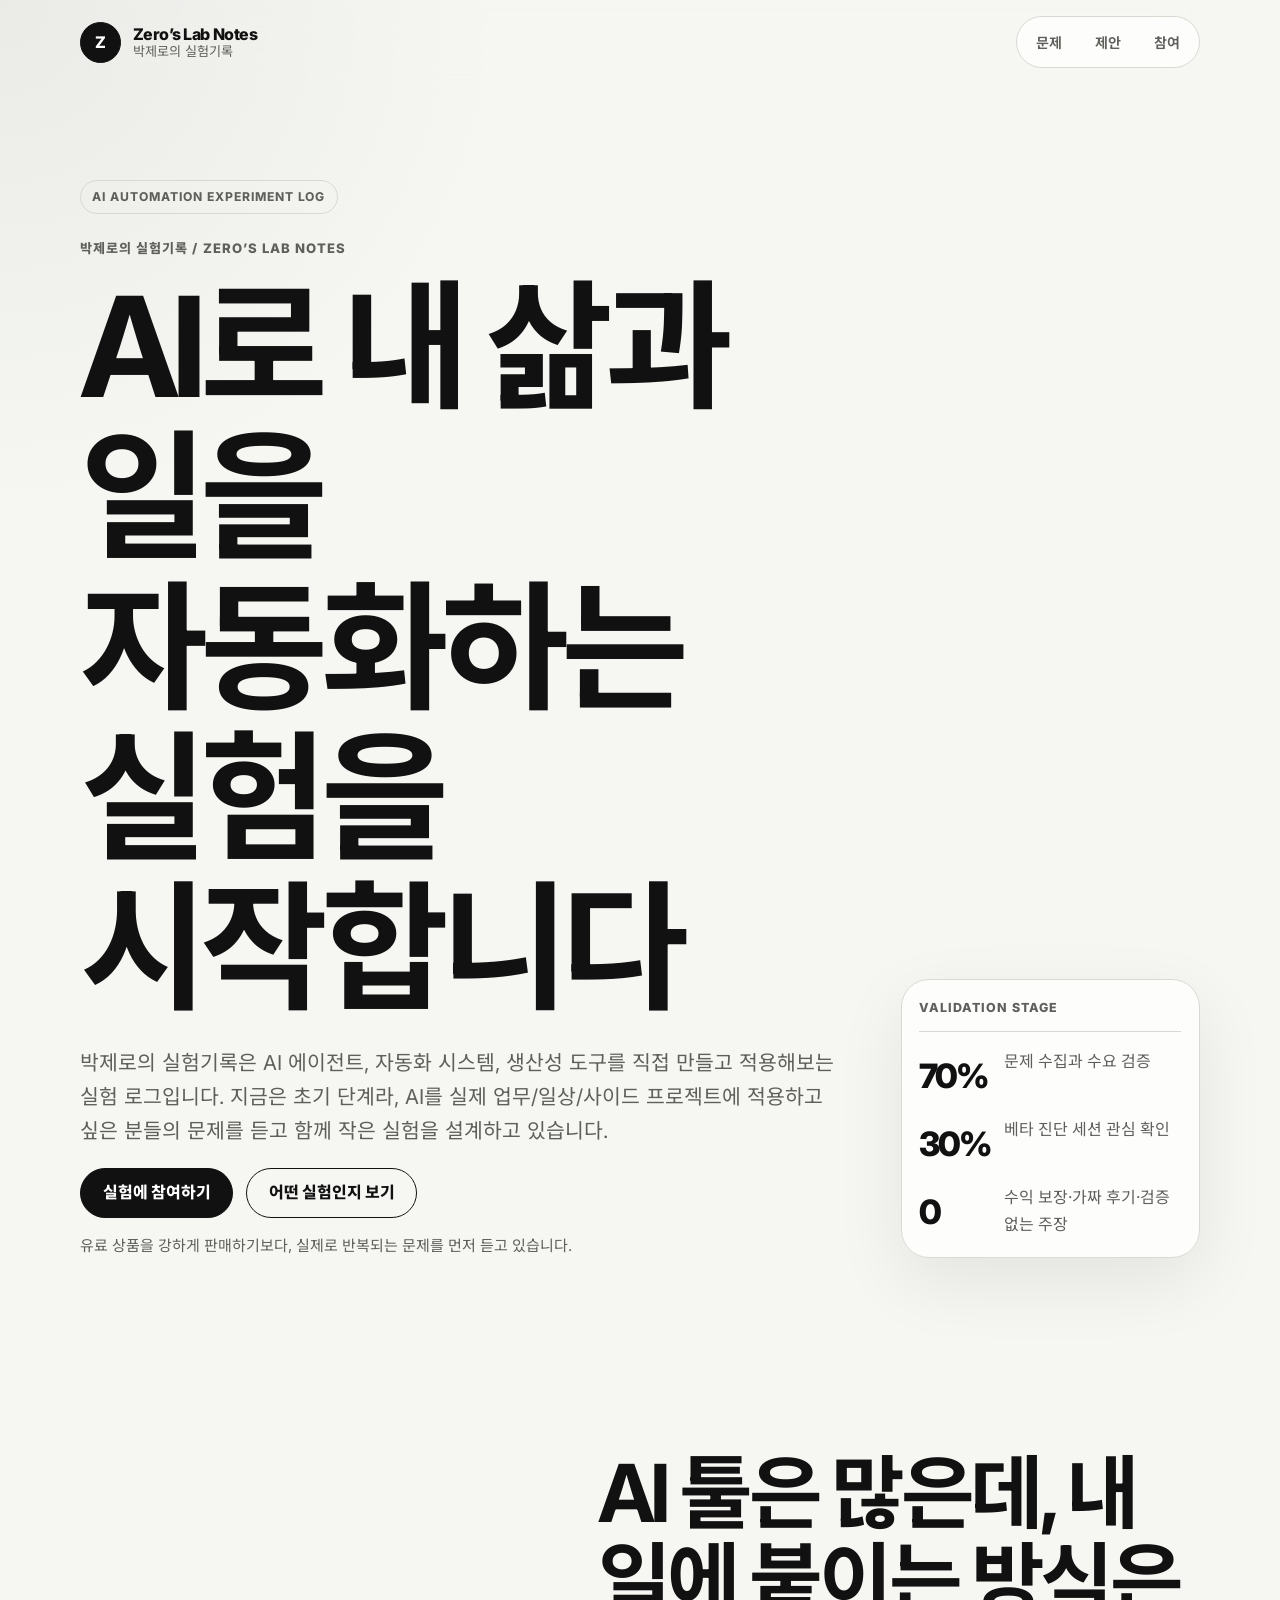
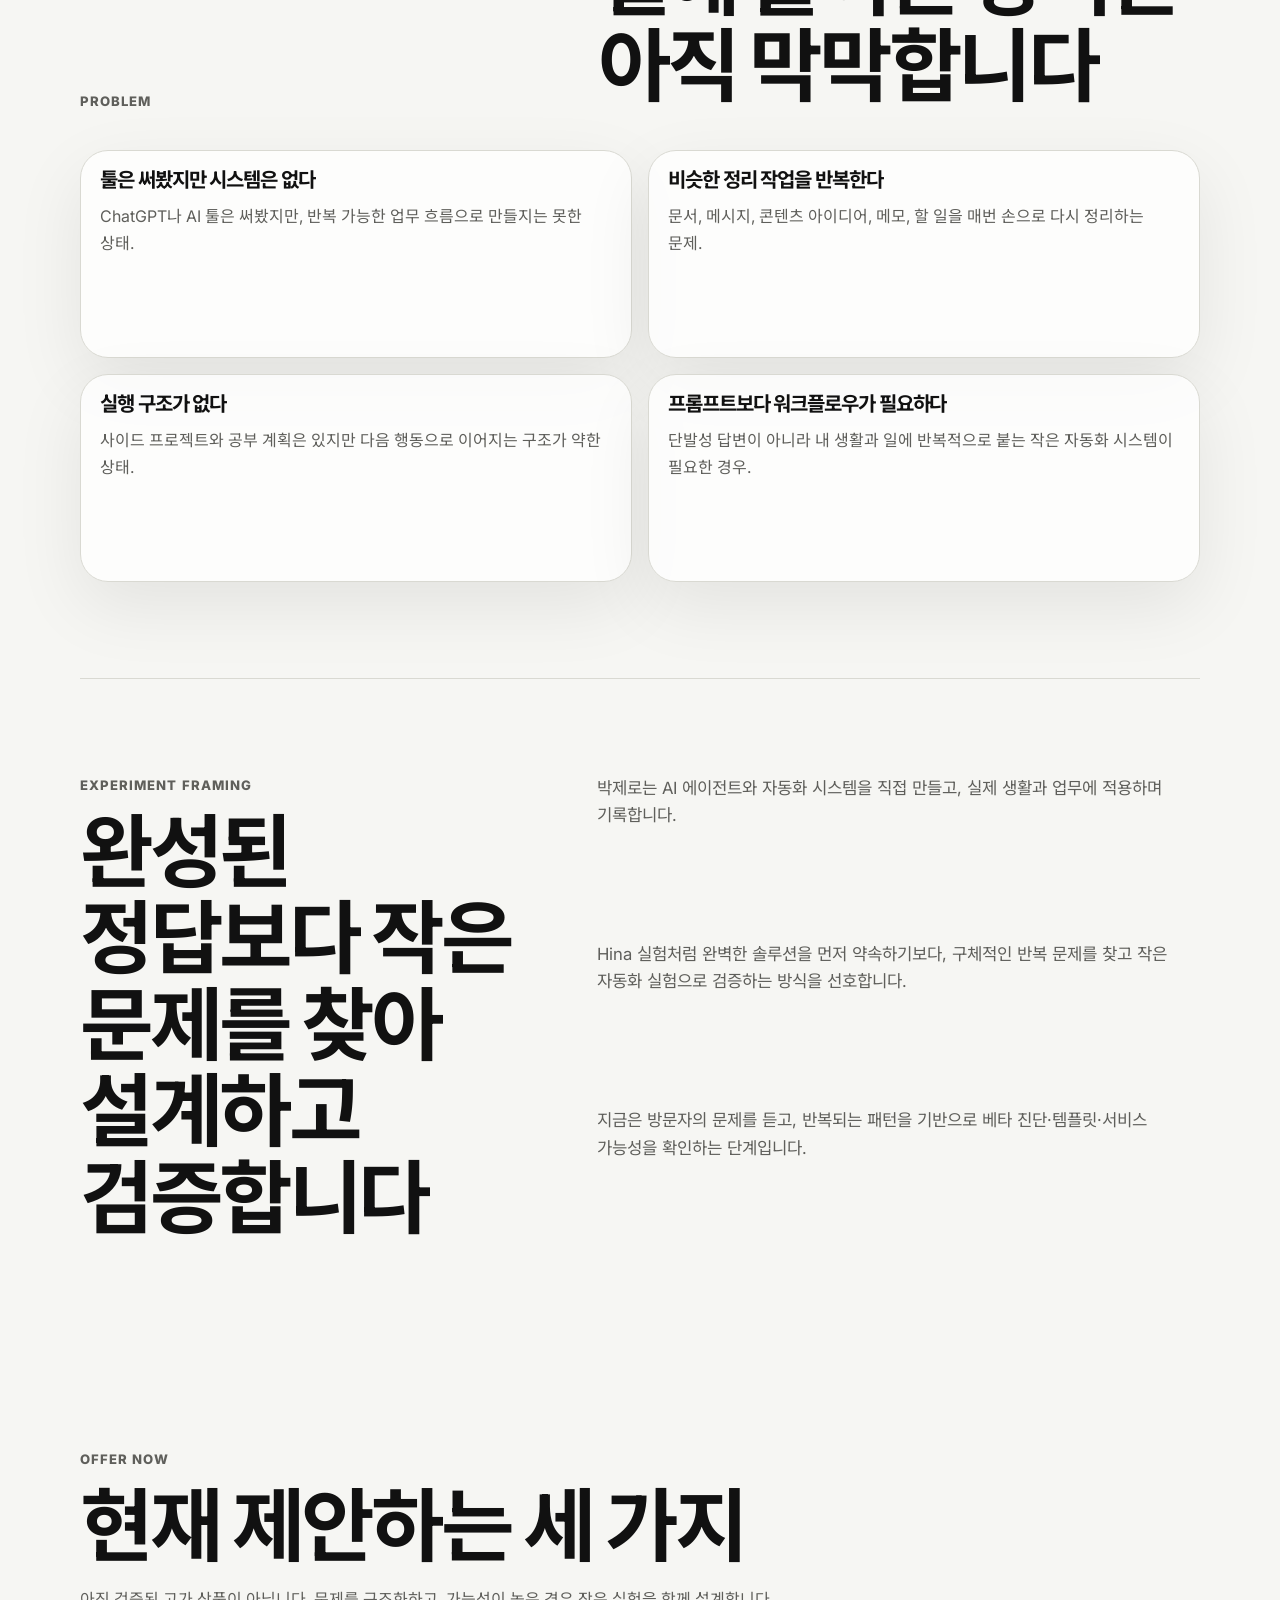
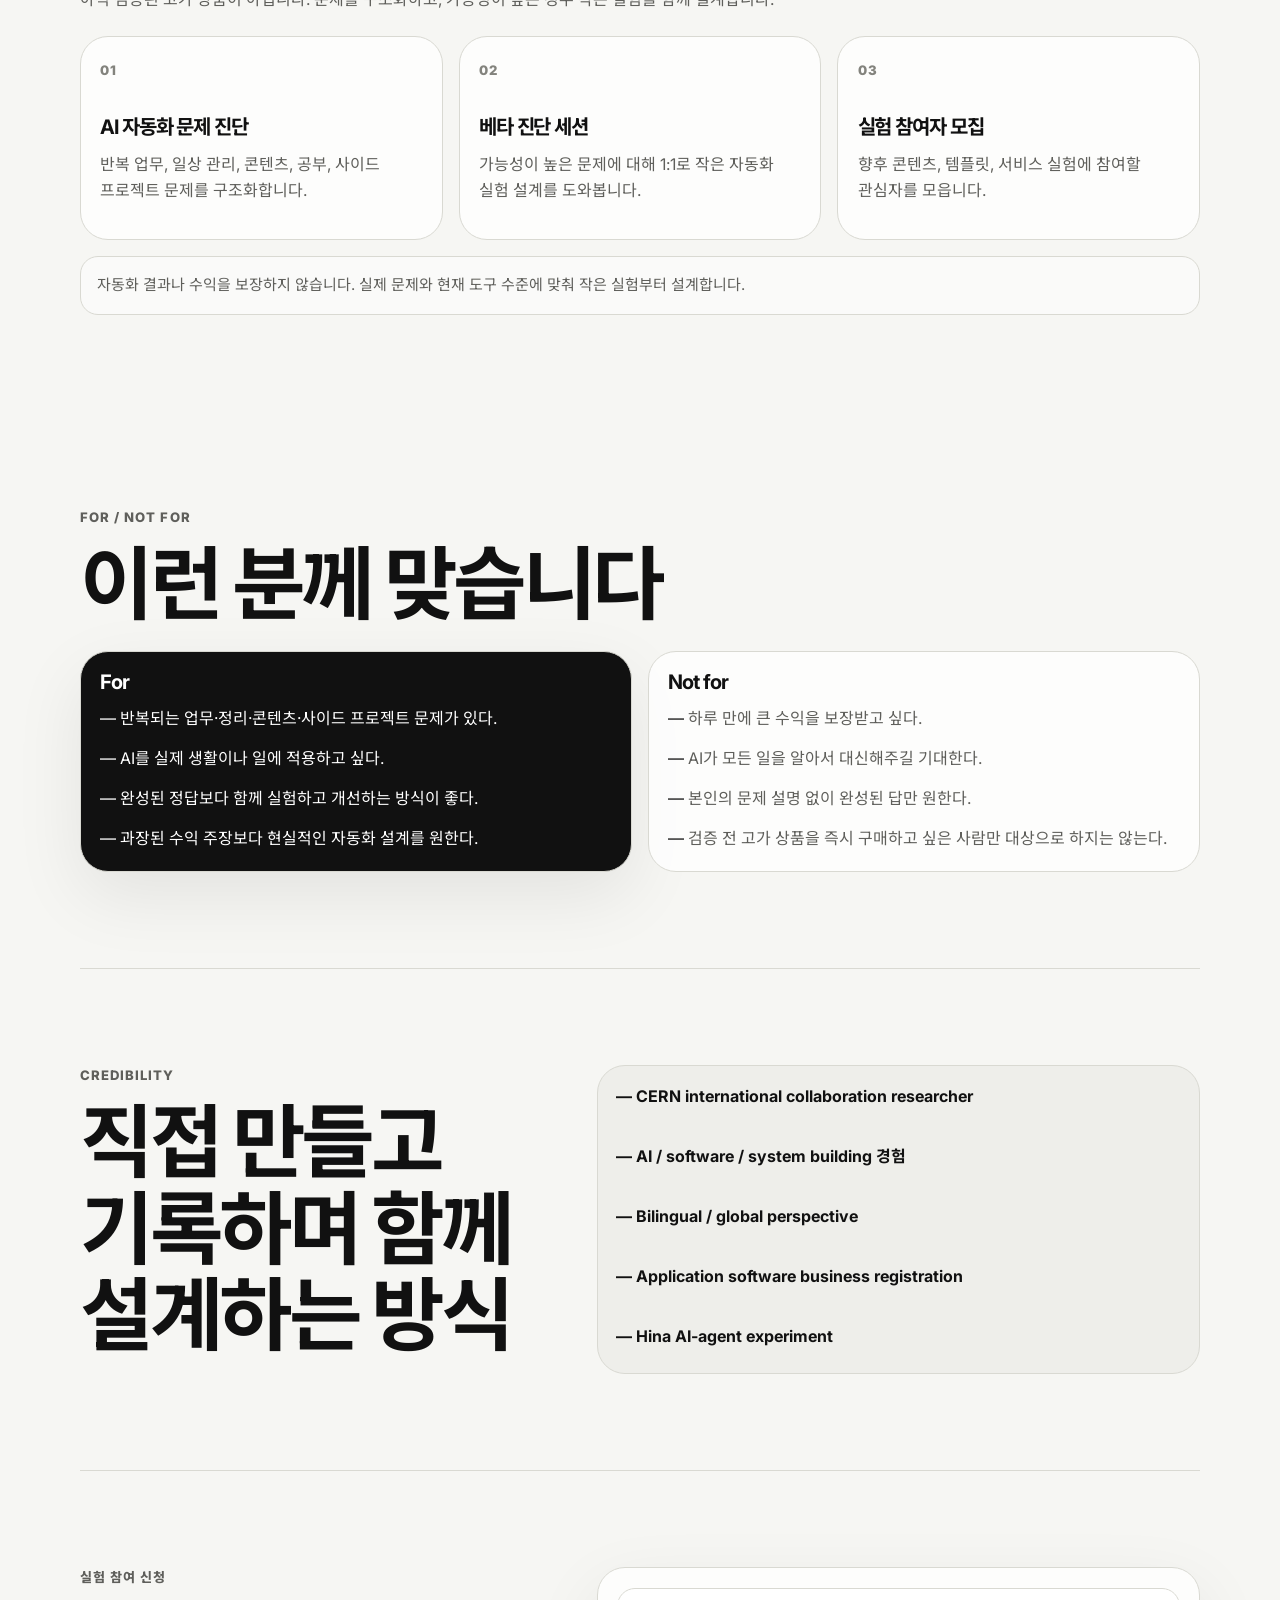
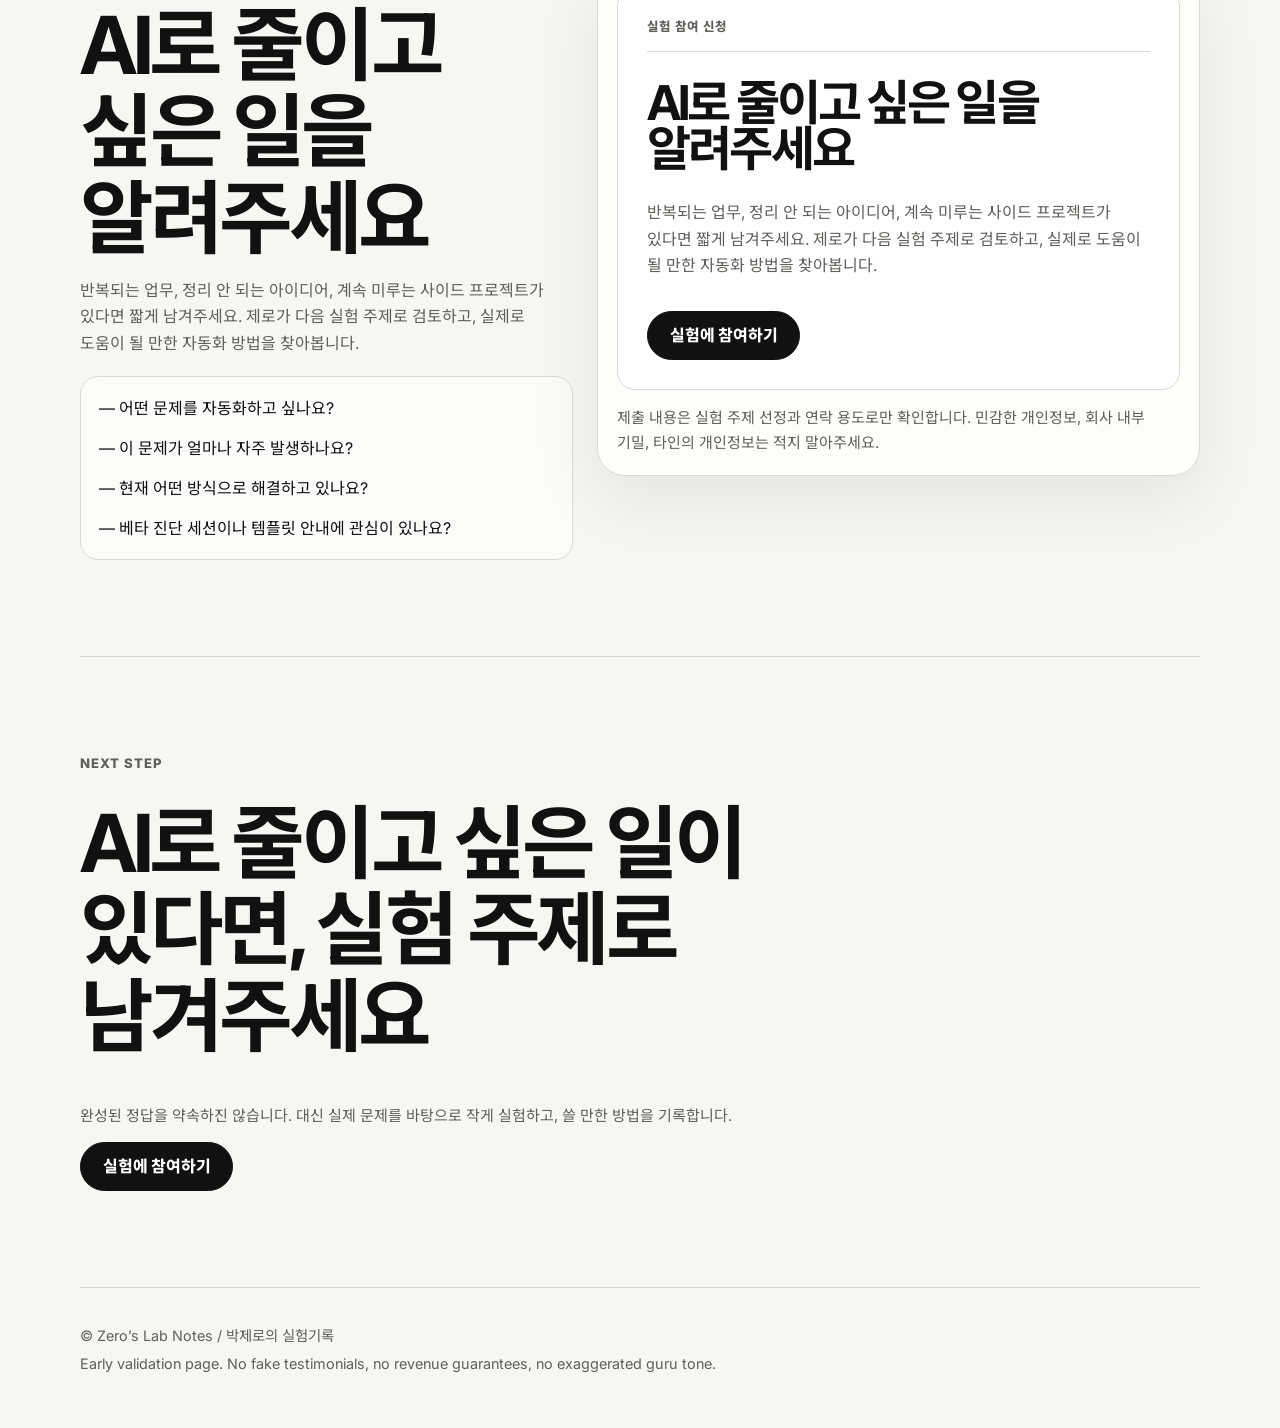
==== site/index.html @ 1f496c83 "fix: smooth landing credibility copy" ====
<!doctype html>
<html lang="ko">
  <head>
    <meta charset="utf-8" />
    <meta name="viewport" content="width=device-width, initial-scale=1" />
    <meta
      name="description"
      content="박제로의 실험기록 / Zero’s Lab Notes — AI로 내 삶과 일을 자동화하는 실험 로그. 자동화 문제를 남기고 베타 실험 수요를 함께 검증합니다."
    />
    <meta name="theme-color" content="#f6f6f3" />
    <meta property="og:title" content="Zero’s Lab Notes / 박제로의 실험기록" />
    <meta
      property="og:description"
      content="AI를 막연한 도구가 아니라, 내 삶과 일에 붙는 자동화 시스템으로 바꾸는 실험을 함께 설계합니다."
    />
    <meta property="og:type" content="website" />
    <title>Zero’s Lab Notes / 박제로의 실험기록</title>
    <link rel="preconnect" href="https://fonts.googleapis.com" />
    <link rel="preconnect" href="https://fonts.gstatic.com" crossorigin />
    <link
      href="https://fonts.googleapis.com/css2?family=Inter:wght@400;500;600;700;800&family=Noto+Sans+KR:wght@400;500;600;700;800&display=swap"
      rel="stylesheet"
    />
    <link rel="stylesheet" href="styles.css" />
    <script async src="https://tally.so/widgets/embed.js"></script>
    <script src="script.js" defer></script>
  </head>
  <body>
    <header class="site-header" aria-label="사이트 헤더">
      <a class="brand" href="#top" aria-label="Zero’s Lab Notes 홈으로 이동">
        <span class="brand-mark" aria-hidden="true">Z</span>
        <span>
          <span class="brand-title">Zero’s Lab Notes</span>
          <span class="brand-subtitle">박제로의 실험기록</span>
        </span>
      </a>
      <nav class="header-nav" aria-label="주요 섹션">
        <a href="#problem">문제</a>
        <a href="#offer">제안</a>
        <a href="#signal-form">참여</a>
      </nav>
    </header>

    <main id="top">
      <section class="hero section" aria-labelledby="hero-title">
        <div class="eyebrow">AI Automation Experiment Log</div>
        <div class="hero-grid">
          <div class="hero-copy">
            <p class="kicker">박제로의 실험기록 / Zero’s Lab Notes</p>
            <h1 id="hero-title">AI로 내 삶과 일을 자동화하는 실험을 시작합니다</h1>
            <p class="hero-lead">
              박제로의 실험기록은 AI 에이전트, 자동화 시스템, 생산성 도구를 직접 만들고 적용해보는 실험 로그입니다. 지금은 초기 단계라, AI를 실제 업무/일상/사이드 프로젝트에 적용하고 싶은 분들의 문제를 듣고 함께 작은 실험을 설계하고 있습니다.
            </p>
            <div class="hero-actions" aria-label="주요 행동">
              <a
                class="button button-primary"
                href="#tally-open=GxYrgL&tally-overlay=1&tally-emoji-text=👋&tally-emoji-animation=wave"
                data-tally-open="GxYrgL"
                data-tally-overlay="1"
                data-tally-emoji-text="👋"
                data-tally-emoji-animation="wave"
                data-analytics-event="cta_click"
                data-analytics-label="hero_primary"
                data-analytics-form-intent="tally_popup_hero"
              >실험에 참여하기</a>
              <a class="button button-secondary" href="#experiment">어떤 실험인지 보기</a>
            </div>
            <p class="support-line">
              유료 상품을 강하게 판매하기보다, 실제로 반복되는 문제를 먼저 듣고 있습니다.
            </p>
          </div>
          <aside class="hero-card" aria-label="랜딩 페이지 목적 요약">
            <div class="card-topline">Validation Stage</div>
            <dl class="signal-list">
              <dt>70%</dt>
              <dd>문제 수집과 수요 검증</dd>
              <dt>30%</dt>
              <dd>베타 진단 세션 관심 확인</dd>
              <dt>0</dt>
              <dd>수익 보장·가짜 후기·검증 없는 주장</dd>
            </dl>
          </aside>
        </div>
      </section>

      <section class="section" id="problem" aria-labelledby="problem-title">
        <div class="section-heading">
          <p class="kicker">Problem</p>
          <h2 id="problem-title">AI 툴은 많은데, 내 일에 붙이는 방식은 아직 막막합니다</h2>
        </div>
        <div class="soft-grid">
          <article class="soft-card">
            <h3>툴은 써봤지만 시스템은 없다</h3>
            <p>ChatGPT나 AI 툴은 써봤지만, 반복 가능한 업무 흐름으로 만들지는 못한 상태.</p>
          </article>
          <article class="soft-card">
            <h3>비슷한 정리 작업을 반복한다</h3>
            <p>문서, 메시지, 콘텐츠 아이디어, 메모, 할 일을 매번 손으로 다시 정리하는 문제.</p>
          </article>
          <article class="soft-card">
            <h3>실행 구조가 없다</h3>
            <p>사이드 프로젝트와 공부 계획은 있지만 다음 행동으로 이어지는 구조가 약한 상태.</p>
          </article>
          <article class="soft-card">
            <h3>프롬프트보다 워크플로우가 필요하다</h3>
            <p>단발성 답변이 아니라 내 생활과 일에 반복적으로 붙는 작은 자동화 시스템이 필요한 경우.</p>
          </article>
        </div>
      </section>

      <section class="section split-section" id="experiment" aria-labelledby="experiment-title">
        <div>
          <p class="kicker">Experiment Framing</p>
          <h2 id="experiment-title">완성된 정답보다 작은 문제를 찾아 설계하고 검증합니다</h2>
        </div>
        <div class="text-stack">
          <p>
            박제로는 AI 에이전트와 자동화 시스템을 직접 만들고, 실제 생활과 업무에 적용하며 기록합니다.
          </p>
          <p>
            Hina 실험처럼 완벽한 솔루션을 먼저 약속하기보다, 구체적인 반복 문제를 찾고 작은 자동화 실험으로 검증하는 방식을 선호합니다.
          </p>
          <p>
            지금은 방문자의 문제를 듣고, 반복되는 패턴을 기반으로 베타 진단·템플릿·서비스 가능성을 확인하는 단계입니다.
          </p>
        </div>
      </section>

      <section class="section" id="offer" aria-labelledby="offer-title">
        <div class="section-heading compact">
          <p class="kicker">Offer Now</p>
          <h2 id="offer-title">현재 제안하는 세 가지</h2>
          <p>아직 검증된 고가 상품이 아닙니다. 문제를 구조화하고, 가능성이 높은 경우 작은 실험을 함께 설계합니다.</p>
        </div>
        <div class="numbered-grid">
          <article>
            <span class="number">01</span>
            <h3>AI 자동화 문제 진단</h3>
            <p>반복 업무, 일상 관리, 콘텐츠, 공부, 사이드 프로젝트 문제를 구조화합니다.</p>
          </article>
          <article>
            <span class="number">02</span>
            <h3>베타 진단 세션</h3>
            <p>가능성이 높은 문제에 대해 1:1로 작은 자동화 실험 설계를 도와봅니다.</p>
          </article>
          <article>
            <span class="number">03</span>
            <h3>실험 참여자 모집</h3>
            <p>향후 콘텐츠, 템플릿, 서비스 실험에 참여할 관심자를 모읍니다.</p>
          </article>
        </div>
        <p class="notice">자동화 결과나 수익을 보장하지 않습니다. 실제 문제와 현재 도구 수준에 맞춰 작은 실험부터 설계합니다.</p>
      </section>

      <section class="section fit-section" aria-labelledby="fit-title">
        <div class="section-heading compact">
          <p class="kicker">For / Not For</p>
          <h2 id="fit-title">이런 분께 맞습니다</h2>
        </div>
        <div class="fit-grid">
          <article class="fit-card positive">
            <h3>For</h3>
            <ul>
              <li>반복되는 업무·정리·콘텐츠·사이드 프로젝트 문제가 있다.</li>
              <li>AI를 실제 생활이나 일에 적용하고 싶다.</li>
              <li>완성된 정답보다 함께 실험하고 개선하는 방식이 좋다.</li>
              <li>과장된 수익 주장보다 현실적인 자동화 설계를 원한다.</li>
            </ul>
          </article>
          <article class="fit-card muted">
            <h3>Not for</h3>
            <ul>
              <li>하루 만에 큰 수익을 보장받고 싶다.</li>
              <li>AI가 모든 일을 알아서 대신해주길 기대한다.</li>
              <li>본인의 문제 설명 없이 완성된 답만 원한다.</li>
              <li>검증 전 고가 상품을 즉시 구매하고 싶은 사람만 대상으로 하지는 않는다.</li>
            </ul>
          </article>
        </div>
      </section>

      <section class="section credibility" aria-labelledby="credibility-title">
        <div>
          <p class="kicker">Credibility</p>
          <h2 id="credibility-title">직접 만들고 기록하며 함께 설계하는 방식</h2>
        </div>
        <ul class="cred-list">
          <li>CERN international collaboration researcher</li>
          <li>AI / software / system building 경험</li>
          <li>Bilingual / global perspective</li>
          <li>Application software business registration</li>
          <li>Hina AI-agent experiment</li>
        </ul>
      </section>

      <section class="section form-section" id="signal-form" aria-labelledby="form-title">
        <div class="form-copy">
          <p class="kicker">실험 참여 신청</p>
          <h2 id="form-title">AI로 줄이고 싶은 일을 알려주세요</h2>
          <p>
            반복되는 업무, 정리 안 되는 아이디어, 계속 미루는 사이드 프로젝트가 있다면 짧게 남겨주세요. 제로가 다음 실험 주제로 검토하고, 실제로 도움이 될 만한 자동화 방법을 찾아봅니다.
          </p>
          <ul class="question-preview" aria-label="추천 질문 미리보기">
            <li>어떤 문제를 자동화하고 싶나요?</li>
            <li>이 문제가 얼마나 자주 발생하나요?</li>
            <li>현재 어떤 방식으로 해결하고 있나요?</li>
            <li>베타 진단 세션이나 템플릿 안내에 관심이 있나요?</li>
          </ul>
        </div>

        <div class="form-card tally-card" data-analytics-form="tally-popup">
          <div class="tally-invite">
            <p class="card-topline">실험 참여 신청</p>
            <h3>AI로 줄이고 싶은 일을 알려주세요</h3>
            <p>
              반복되는 업무, 정리 안 되는 아이디어, 계속 미루는 사이드 프로젝트가 있다면 짧게 남겨주세요. 제로가 다음 실험 주제로 검토하고, 실제로 도움이 될 만한 자동화 방법을 찾아봅니다.
            </p>
            <a
              class="button button-primary"
              href="#tally-open=GxYrgL&tally-overlay=1&tally-emoji-text=👋&tally-emoji-animation=wave"
              data-tally-open="GxYrgL"
              data-tally-overlay="1"
              data-tally-emoji-text="👋"
              data-tally-emoji-animation="wave"
              data-analytics-event="cta_click"
              data-analytics-label="form_card_popup"
              data-analytics-form-intent="tally_popup_form_card"
            >실험에 참여하기</a>
          </div>
          <p class="privacy-note tally-note">
            제출 내용은 실험 주제 선정과 연락 용도로만 확인합니다. 민감한 개인정보, 회사 내부 기밀, 타인의 개인정보는 적지 말아주세요.
          </p>
        </div>
      </section>

      <section class="section final-cta" aria-labelledby="final-cta-title">
        <p class="kicker">Next Step</p>
        <h2 id="final-cta-title">AI로 줄이고 싶은 일이 있다면, 실험 주제로 남겨주세요</h2>
        <p class="support-line">완성된 정답을 약속하진 않습니다. 대신 실제 문제를 바탕으로 작게 실험하고, 쓸 만한 방법을 기록합니다.</p>
        <a
          class="button button-primary"
          href="#tally-open=GxYrgL&tally-overlay=1&tally-emoji-text=👋&tally-emoji-animation=wave"
          data-tally-open="GxYrgL"
          data-tally-overlay="1"
          data-tally-emoji-text="👋"
          data-tally-emoji-animation="wave"
          data-analytics-event="cta_click"
          data-analytics-label="final_cta"
          data-analytics-form-intent="tally_popup_final"
        >실험에 참여하기</a>
      </section>
    </main>

    <footer class="site-footer">
      <p>© Zero’s Lab Notes / 박제로의 실험기록</p>
      <p>Early validation page. No fake testimonials, no revenue guarantees, no exaggerated guru tone.</p>
    </footer>
  </body>
</html>
---- site/styles.css ----
:root {
  color-scheme: light;
  --bg: #f6f6f3;
  --surface: #ffffff;
  --surface-soft: #eeeeea;
  --ink: #111111;
  --muted: #5f5f5b;
  --muted-2: #83837d;
  --line: #d9d9d2;
  --line-strong: #b9b9b0;
  --shadow: 0 24px 70px rgba(17, 17, 17, 0.08);
  --radius-lg: 28px;
  --radius-md: 18px;
  --radius-sm: 12px;
  --max-width: 1120px;
}

* {
  box-sizing: border-box;
}

html {
  scroll-behavior: smooth;
}

body {
  margin: 0;
  background:
    radial-gradient(circle at top left, rgba(17, 17, 17, 0.05), transparent 32rem),
    var(--bg);
  color: var(--ink);
  font-family: "Inter", "Noto Sans KR", system-ui, -apple-system, BlinkMacSystemFont, sans-serif;
  line-height: 1.65;
  word-break: keep-all;
}

a {
  color: inherit;
  text-decoration: none;
}

button,
input,
select,
textarea {
  font: inherit;
}

:focus-visible {
  outline: 3px solid var(--ink);
  outline-offset: 4px;
}

.site-header {
  position: sticky;
  top: 0;
  z-index: 10;
  display: flex;
  align-items: center;
  justify-content: space-between;
  gap: 1rem;
  width: min(100% - 2rem, var(--max-width));
  margin: 0 auto;
  padding: 1rem 0;
  backdrop-filter: blur(18px);
}

.brand {
  display: inline-flex;
  align-items: center;
  gap: 0.75rem;
  min-width: 0;
}

.brand-mark {
  display: grid;
  flex: 0 0 2.55rem;
  width: 2.55rem;
  height: 2.55rem;
  place-items: center;
  border: 1px solid var(--ink);
  border-radius: 50%;
  background: var(--ink);
  color: var(--surface);
  font-weight: 800;
}

.brand-title,
.brand-subtitle {
  display: block;
  line-height: 1.2;
}

.brand-title {
  font-weight: 800;
  letter-spacing: -0.03em;
}

.brand-subtitle {
  color: var(--muted);
  font-size: 0.82rem;
}

.header-nav {
  display: none;
  align-items: center;
  gap: 0.35rem;
  padding: 0.35rem;
  border: 1px solid var(--line);
  border-radius: 999px;
  background: rgba(255, 255, 255, 0.72);
}

.header-nav a {
  padding: 0.5rem 0.85rem;
  border-radius: 999px;
  color: var(--muted);
  font-size: 0.88rem;
  font-weight: 650;
}

.header-nav a:hover {
  background: var(--surface-soft);
  color: var(--ink);
}

.section {
  width: min(100% - 2rem, var(--max-width));
  margin: 0 auto;
  padding: 4.5rem 0;
}

.hero {
  min-height: calc(100svh - 5rem);
  display: flex;
  flex-direction: column;
  justify-content: center;
  padding-top: 3rem;
}

.eyebrow {
  width: fit-content;
  margin-bottom: 1.5rem;
  padding: 0.35rem 0.7rem;
  border: 1px solid var(--line);
  border-radius: 999px;
  color: var(--muted);
  font-size: 0.76rem;
  font-weight: 750;
  letter-spacing: 0.08em;
  text-transform: uppercase;
}

.hero-grid {
  display: grid;
  gap: 2rem;
  align-items: end;
}

.kicker {
  margin: 0 0 0.8rem;
  color: var(--muted);
  font-size: 0.82rem;
  font-weight: 800;
  letter-spacing: 0.08em;
  text-transform: uppercase;
}

h1,
h2,
h3,
p {
  margin-top: 0;
}

h1,
h2,
h3 {
  line-height: 1.08;
  letter-spacing: -0.055em;
}

h1 {
  max-width: 13ch;
  margin-bottom: 1.4rem;
  font-size: clamp(3.4rem, 14vw, 8.7rem);
}

h2 {
  margin-bottom: 1rem;
  font-size: clamp(2.2rem, 7vw, 5rem);
}

h3 {
  margin-bottom: 0.75rem;
  font-size: 1.25rem;
}

.hero-lead {
  max-width: 49rem;
  color: var(--muted);
  font-size: clamp(1.04rem, 2.5vw, 1.28rem);
}

.hero-actions,
.final-cta {
  display: flex;
  flex-wrap: wrap;
  gap: 0.8rem;
  align-items: center;
}

.button {
  display: inline-flex;
  min-height: 3.1rem;
  align-items: center;
  justify-content: center;
  border: 1px solid var(--ink);
  border-radius: 999px;
  padding: 0.85rem 1.15rem;
  font-weight: 800;
  line-height: 1.2;
  transition: transform 160ms ease, background 160ms ease, color 160ms ease, border-color 160ms ease;
}

.button:hover {
  transform: translateY(-2px);
}

.button-primary {
  background: var(--ink);
  color: var(--surface);
}

.button-secondary {
  background: transparent;
  color: var(--ink);
}

.button-full {
  width: 100%;
}

.support-line,
.notice,
.privacy-note,
.submit-note {
  color: var(--muted);
  font-size: 0.94rem;
}

.support-line {
  margin: 1rem 0 0;
}

.hero-card,
.soft-card,
.numbered-grid article,
.fit-card,
.form-card {
  border: 1px solid var(--line);
  border-radius: var(--radius-lg);
  background: rgba(255, 255, 255, 0.78);
  box-shadow: var(--shadow);
}

.hero-card {
  padding: 1.1rem;
}

.card-topline {
  padding-bottom: 0.8rem;
  border-bottom: 1px solid var(--line);
  color: var(--muted);
  font-size: 0.78rem;
  font-weight: 800;
  letter-spacing: 0.08em;
  text-transform: uppercase;
}

.signal-list {
  display: grid;
  grid-template-columns: 4.5rem 1fr;
  gap: 0.8rem;
  margin: 1rem 0 0;
}

.signal-list dt {
  font-size: 2.1rem;
  font-weight: 850;
  letter-spacing: -0.06em;
}

.signal-list dd {
  margin: 0;
  color: var(--muted);
}

.section-heading {
  display: grid;
  gap: 0.35rem;
  margin-bottom: 1.5rem;
}

.section-heading p,
.text-stack p,
.numbered-grid p,
.soft-card p,
.fit-card li,
.form-copy p,
.final-cta h2,
.site-footer {
  color: var(--muted);
}

.compact {
  max-width: 45rem;
}

.soft-grid,
.numbered-grid,
.fit-grid {
  display: grid;
  gap: 1rem;
}

.soft-card,
.numbered-grid article,
.fit-card,
.form-card {
  padding: 1.2rem;
}

.soft-card {
  min-height: 13rem;
}

.split-section,
.credibility,
.form-section {
  display: grid;
  gap: 1.5rem;
  border-top: 1px solid var(--line);
}

.text-stack {
  display: grid;
  gap: 1rem;
  max-width: 42rem;
}

.text-stack p {
  margin-bottom: 0;
  font-size: 1.05rem;
}

.numbered-grid article {
  box-shadow: none;
}

.number {
  display: inline-flex;
  margin-bottom: 2.2rem;
  color: var(--muted-2);
  font-size: 0.82rem;
  font-weight: 850;
  letter-spacing: 0.08em;
}

.notice {
  margin: 1rem 0 0;
  padding: 1rem;
  border: 1px solid var(--line);
  border-radius: var(--radius-md);
  background: rgba(255, 255, 255, 0.52);
}

.fit-card ul,
.cred-list,
.question-preview {
  margin: 0;
  padding: 0;
  list-style: none;
}

.fit-card li,
.cred-list li,
.question-preview li {
  position: relative;
  padding-left: 1.25rem;
}

.fit-card li + li,
.cred-list li + li,
.question-preview li + li {
  margin-top: 0.85rem;
}

.fit-card li::before,
.cred-list li::before,
.question-preview li::before {
  position: absolute;
  left: 0;
  content: "—";
  color: var(--ink);
}

.fit-card.positive {
  background: var(--ink);
  color: var(--surface);
}

.fit-card.positive li,
.fit-card.positive h3 {
  color: var(--surface);
}

.fit-card.positive li::before {
  color: var(--surface);
}

.fit-card.muted {
  box-shadow: none;
}

.cred-list {
  display: grid;
  gap: 0.85rem;
  padding: 1.1rem;
  border: 1px solid var(--line);
  border-radius: var(--radius-lg);
  background: var(--surface-soft);
  font-weight: 700;
}

.form-section {
  align-items: start;
}

.form-copy {
  max-width: 42rem;
}

.question-preview {
  margin-top: 1.25rem;
  padding: 1.1rem;
  border: 1px solid var(--line);
  border-radius: var(--radius-md);
  background: rgba(255, 255, 255, 0.58);
}

.tally-card {
  overflow: hidden;
}

.tally-invite {
  display: grid;
  gap: 1rem;
  min-height: 18rem;
  align-content: center;
  padding: clamp(1rem, 3vw, 1.8rem);
  border: 1px solid var(--line);
  border-radius: var(--radius-md);
  background: var(--surface);
}

.tally-invite h3 {
  max-width: 18ch;
  font-size: clamp(1.8rem, 5vw, 3rem);
  letter-spacing: -0.06em;
  line-height: 0.95;
}

.tally-invite p:not(.card-topline) {
  max-width: 34rem;
  color: var(--muted);
}

.tally-invite .button {
  width: fit-content;
}

.tally-note {
  margin: 1rem 0 0;
}

.form-row {
  display: grid;
  gap: 0.45rem;
}

label,
legend {
  color: var(--ink);
  font-weight: 760;
}

input,
select,
textarea {
  width: 100%;
  border: 1px solid var(--line-strong);
  border-radius: var(--radius-sm);
  background: var(--surface);
  color: var(--ink);
  padding: 0.85rem 0.9rem;
}

textarea {
  resize: vertical;
}

.checkbox-group {
  margin: 0;
  border: 1px solid var(--line);
  border-radius: var(--radius-md);
  padding: 1rem;
}

.checkbox-group label {
  display: flex;
  align-items: flex-start;
  gap: 0.55rem;
  color: var(--muted);
  font-weight: 600;
}

.checkbox-group input {
  width: auto;
  margin-top: 0.32rem;
  accent-color: var(--ink);
}

.final-cta {
  flex-direction: column;
  align-items: flex-start;
  border-top: 1px solid var(--line);
}

.final-cta h2 {
  max-width: 17ch;
  color: var(--ink);
}

.thanks-page main {
  min-height: calc(100svh - 9rem);
  display: grid;
  align-items: center;
}

.thanks-card {
  max-width: 52rem;
  margin: 0 auto;
  padding: clamp(1.4rem, 4vw, 2.4rem);
  border: 1px solid var(--line);
  border-radius: var(--radius-lg);
  background: rgba(255, 255, 255, 0.78);
  box-shadow: var(--shadow);
}

.thanks-card h1 {
  max-width: 11ch;
  margin-bottom: 1.2rem;
  font-size: clamp(3rem, 11vw, 6.7rem);
}

.thanks-copy {
  display: grid;
  gap: 0.9rem;
  margin-bottom: 1.5rem;
  color: var(--muted);
  font-size: 1.05rem;
}

.thanks-copy p {
  margin: 0;
}

.site-footer {
  width: min(100% - 2rem, var(--max-width));
  margin: 0 auto;
  padding: 2rem 0 3rem;
  border-top: 1px solid var(--line);
  font-size: 0.9rem;
}

.site-footer p {
  margin: 0.25rem 0;
}

@media (min-width: 720px) {
  .header-nav {
    display: inline-flex;
  }

  .button {
    padding-inline: 1.35rem;
  }

  .soft-grid,
  .fit-grid {
    grid-template-columns: repeat(2, minmax(0, 1fr));
  }

  .numbered-grid {
    grid-template-columns: repeat(3, minmax(0, 1fr));
  }
}

@media (min-width: 960px) {
  .section {
    padding: 6rem 0;
  }

  .hero-grid {
    grid-template-columns: minmax(0, 1.45fr) minmax(18rem, 0.55fr);
  }

  .split-section,
  .credibility,
  .form-section {
    grid-template-columns: minmax(0, 0.9fr) minmax(0, 1.1fr);
  }

  .section-heading {
    grid-template-columns: minmax(0, 0.85fr) minmax(0, 1fr);
    align-items: end;
  }

  .section-heading.compact {
    display: block;
  }
}

@media (prefers-reduced-motion: reduce) {
  html {
    scroll-behavior: auto;
  }

  .button {
    transition: none;
  }

  .button:hover {
    transform: none;
  }
}
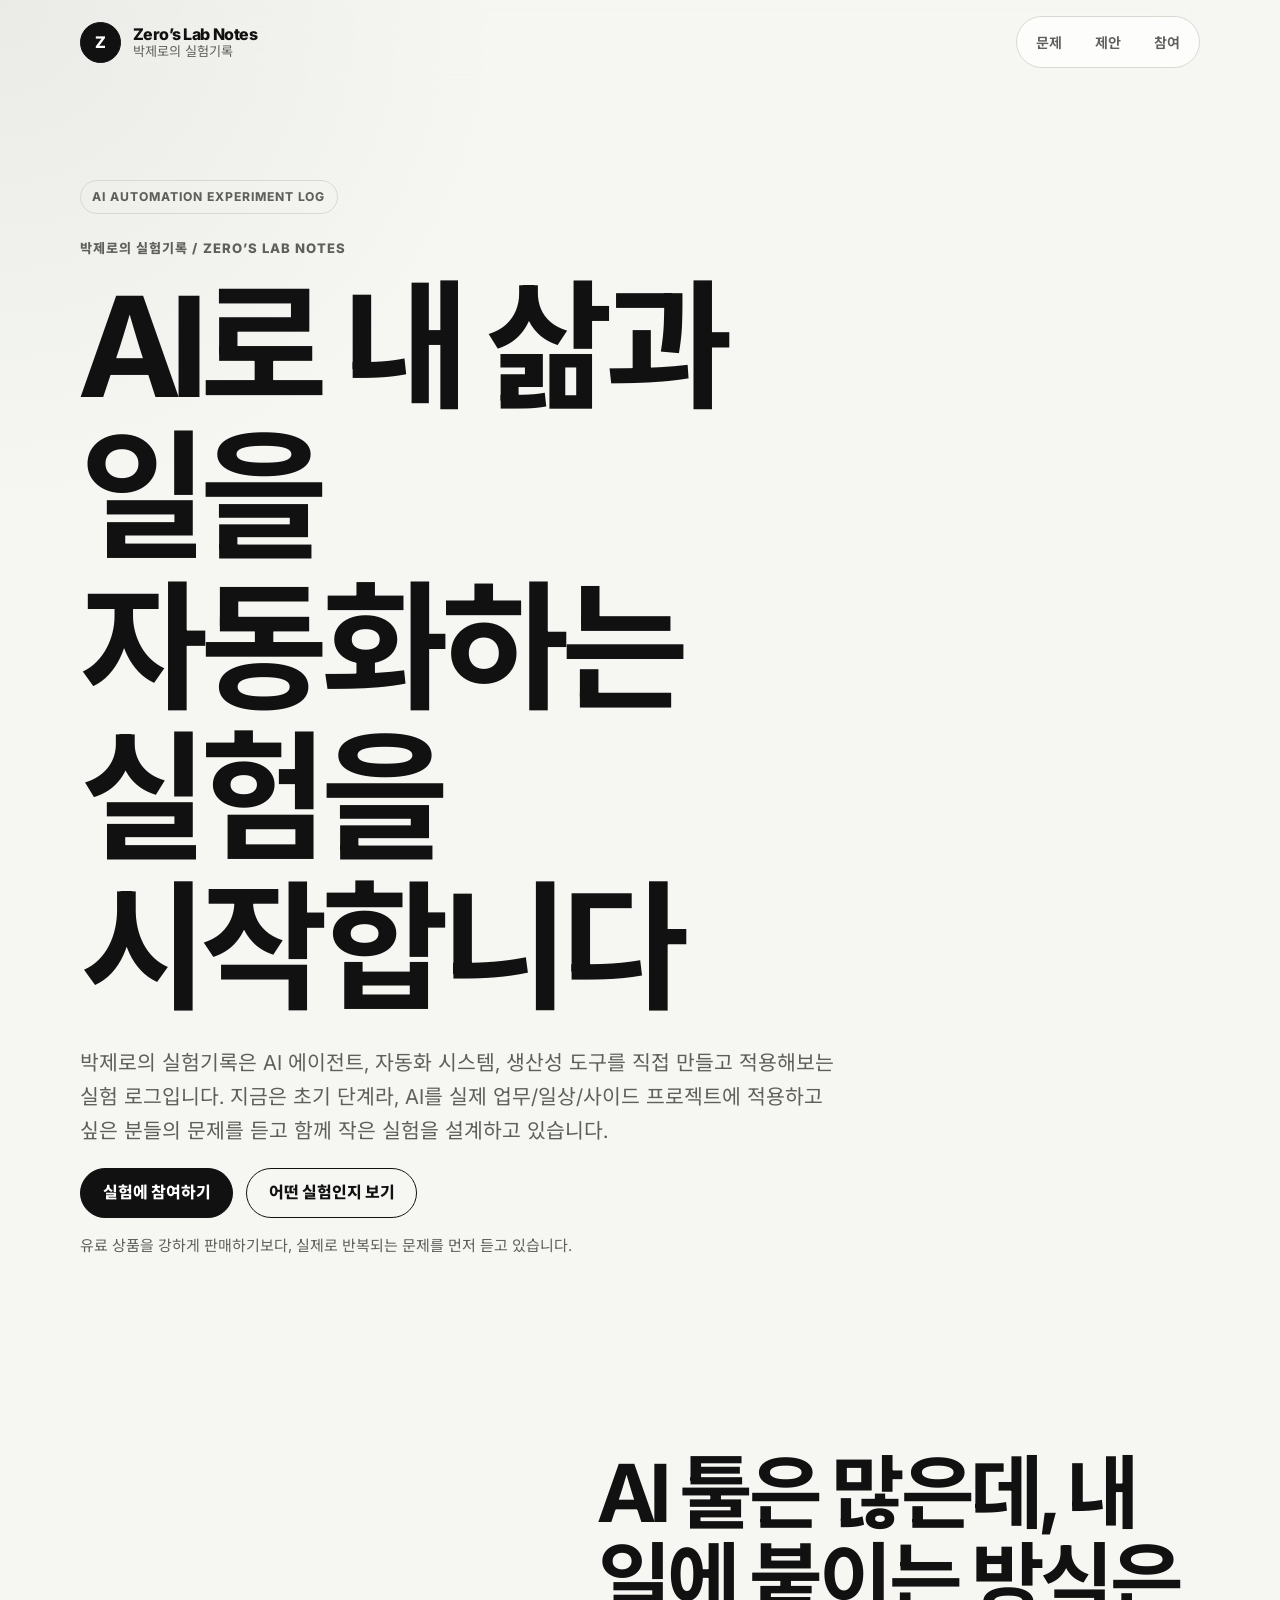
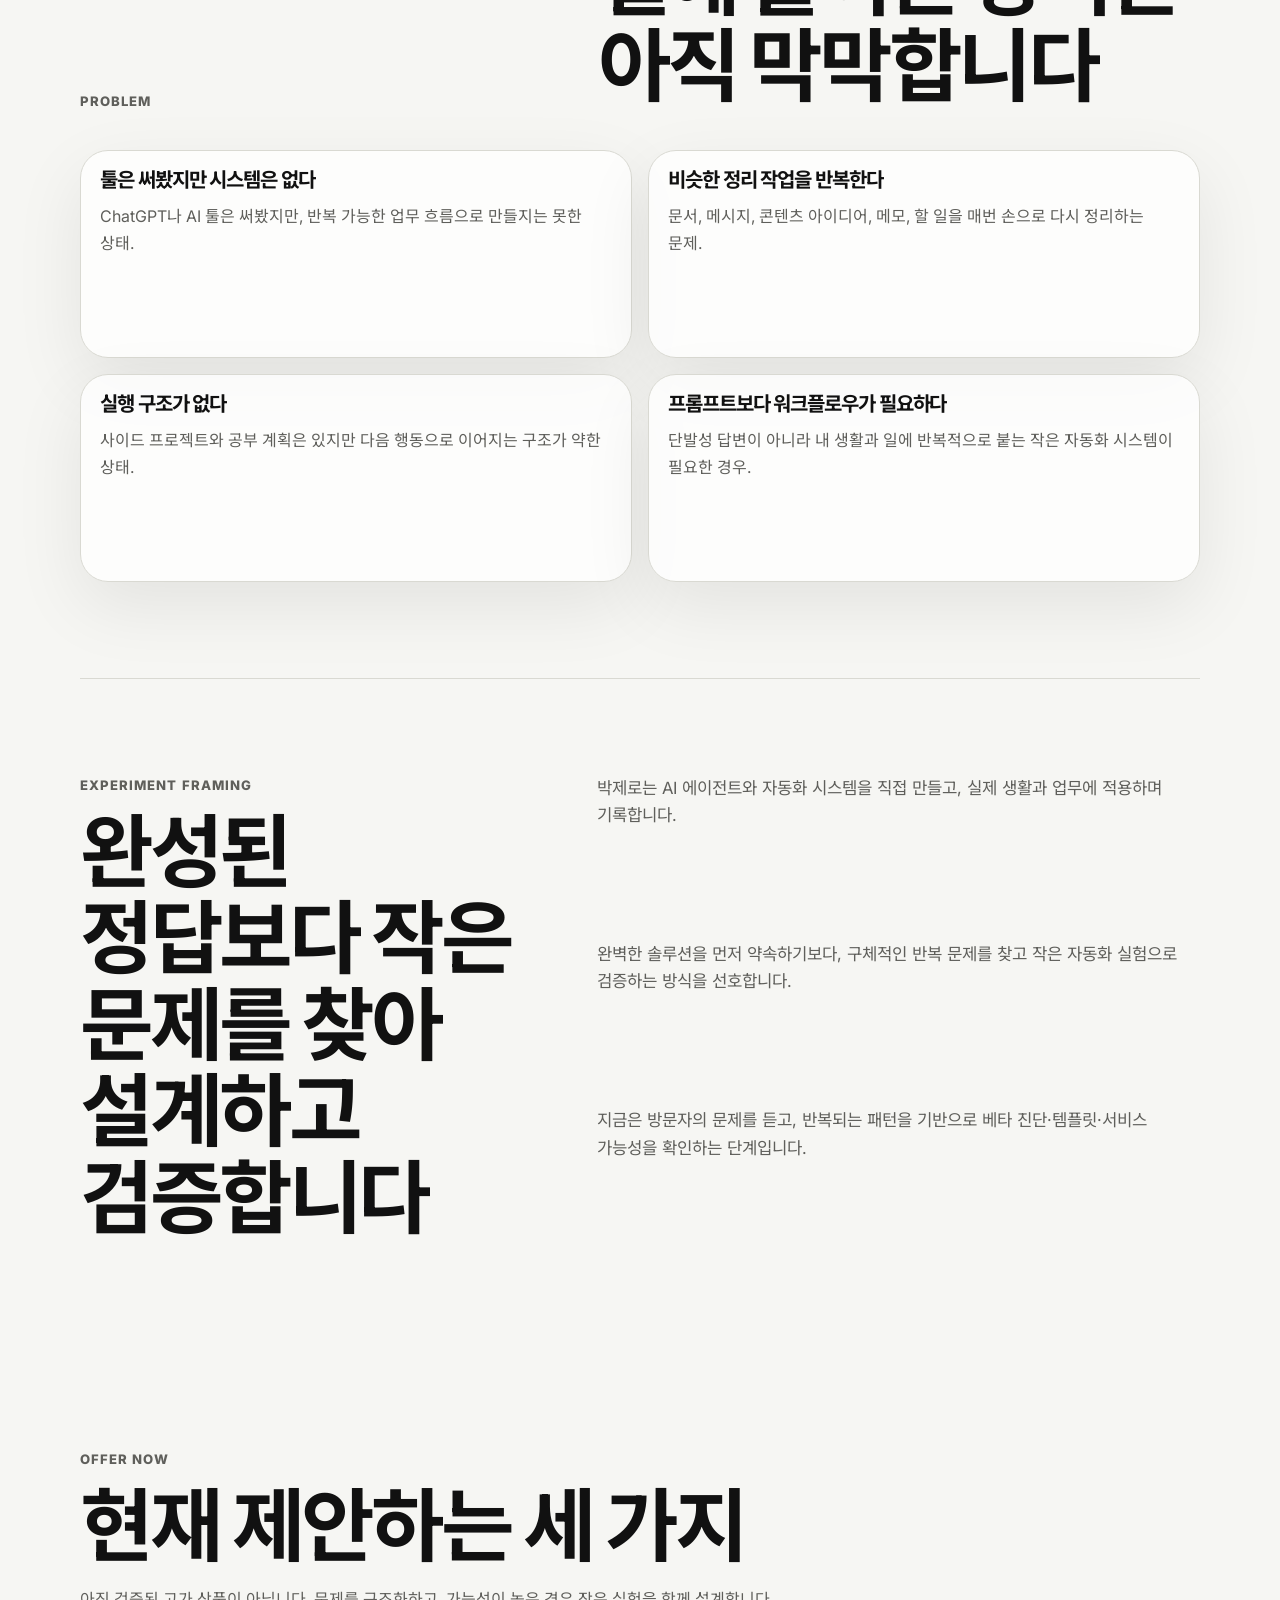
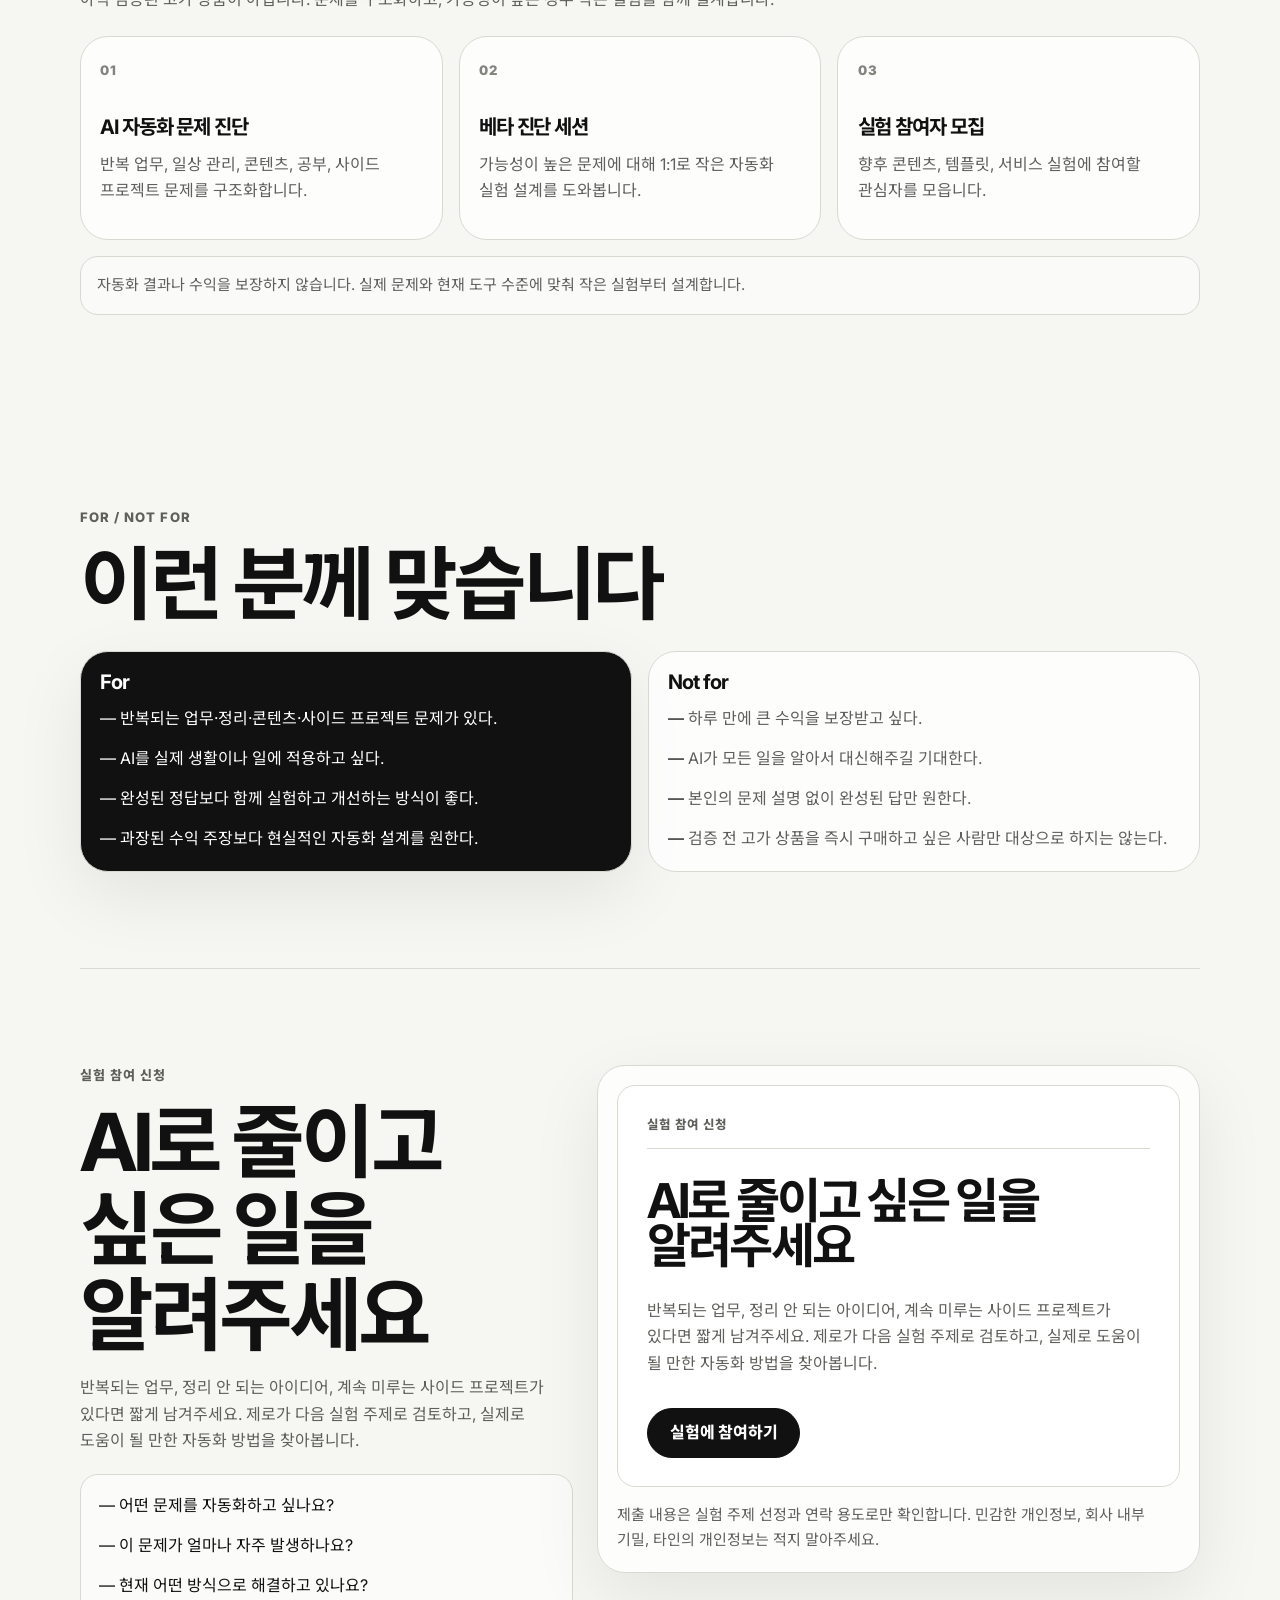
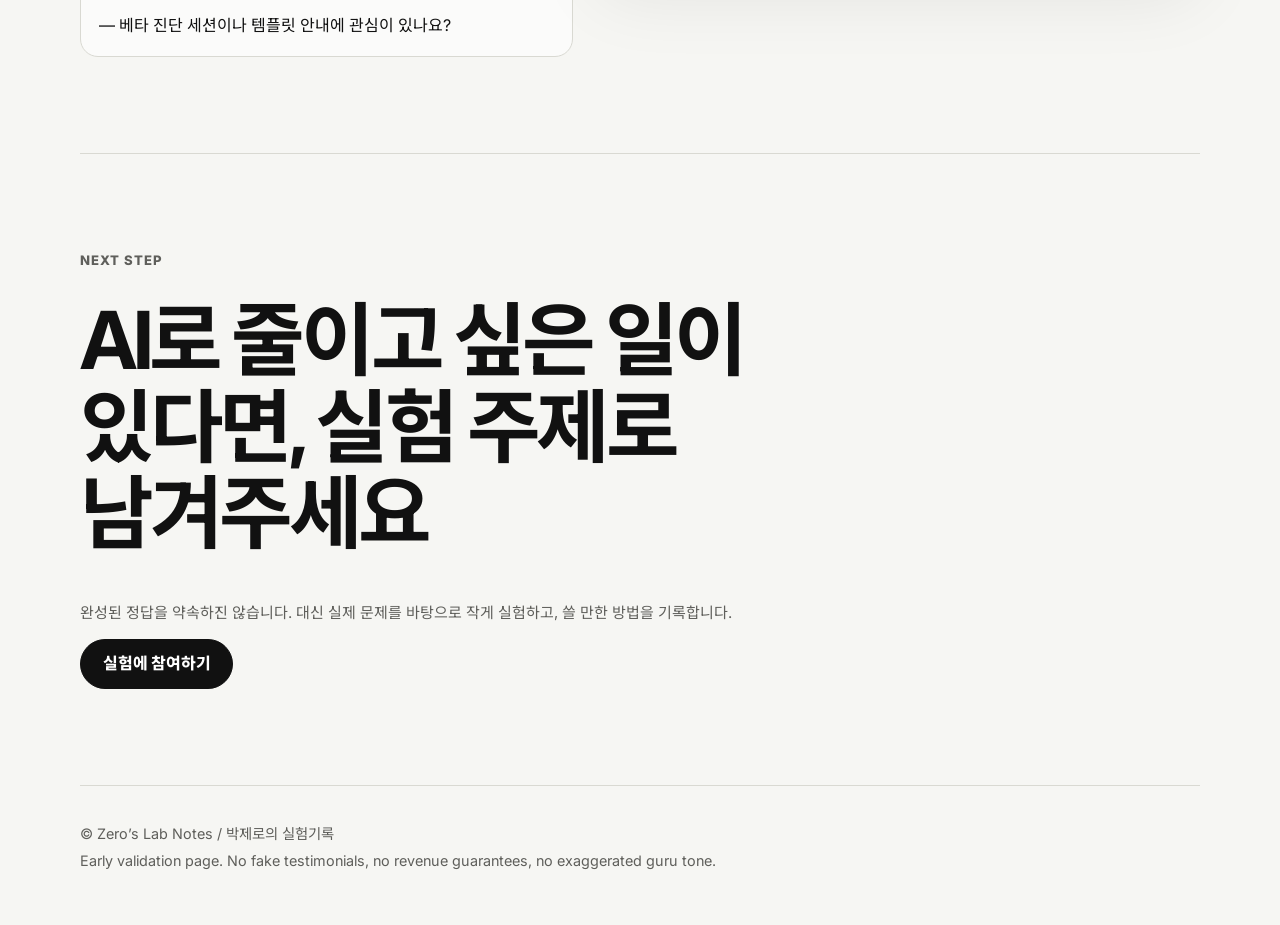
==== commit 77ce7263: "fix: remove low-value landing credibility copy" ====
--- a/site/index.html
+++ b/site/index.html
@@ -69,17 +69,6 @@
               유료 상품을 강하게 판매하기보다, 실제로 반복되는 문제를 먼저 듣고 있습니다.
             </p>
           </div>
-          <aside class="hero-card" aria-label="랜딩 페이지 목적 요약">
-            <div class="card-topline">Validation Stage</div>
-            <dl class="signal-list">
-              <dt>70%</dt>
-              <dd>문제 수집과 수요 검증</dd>
-              <dt>30%</dt>
-              <dd>베타 진단 세션 관심 확인</dd>
-              <dt>0</dt>
-              <dd>수익 보장·가짜 후기·검증 없는 주장</dd>
-            </dl>
-          </aside>
         </div>
       </section>
 
@@ -118,7 +107,7 @@
             박제로는 AI 에이전트와 자동화 시스템을 직접 만들고, 실제 생활과 업무에 적용하며 기록합니다.
           </p>
           <p>
-            Hina 실험처럼 완벽한 솔루션을 먼저 약속하기보다, 구체적인 반복 문제를 찾고 작은 자동화 실험으로 검증하는 방식을 선호합니다.
+            완벽한 솔루션을 먼저 약속하기보다, 구체적인 반복 문제를 찾고 작은 자동화 실험으로 검증하는 방식을 선호합니다.
           </p>
           <p>
             지금은 방문자의 문제를 듣고, 반복되는 패턴을 기반으로 베타 진단·템플릿·서비스 가능성을 확인하는 단계입니다.
@@ -177,20 +166,6 @@
             </ul>
           </article>
         </div>
-      </section>
-
-      <section class="section credibility" aria-labelledby="credibility-title">
-        <div>
-          <p class="kicker">Credibility</p>
-          <h2 id="credibility-title">직접 만들고 기록하며 함께 설계하는 방식</h2>
-        </div>
-        <ul class="cred-list">
-          <li>CERN international collaboration researcher</li>
-          <li>AI / software / system building 경험</li>
-          <li>Bilingual / global perspective</li>
-          <li>Application software business registration</li>
-          <li>Hina AI-agent experiment</li>
-        </ul>
       </section>
 
       <section class="section form-section" id="signal-form" aria-labelledby="form-title">
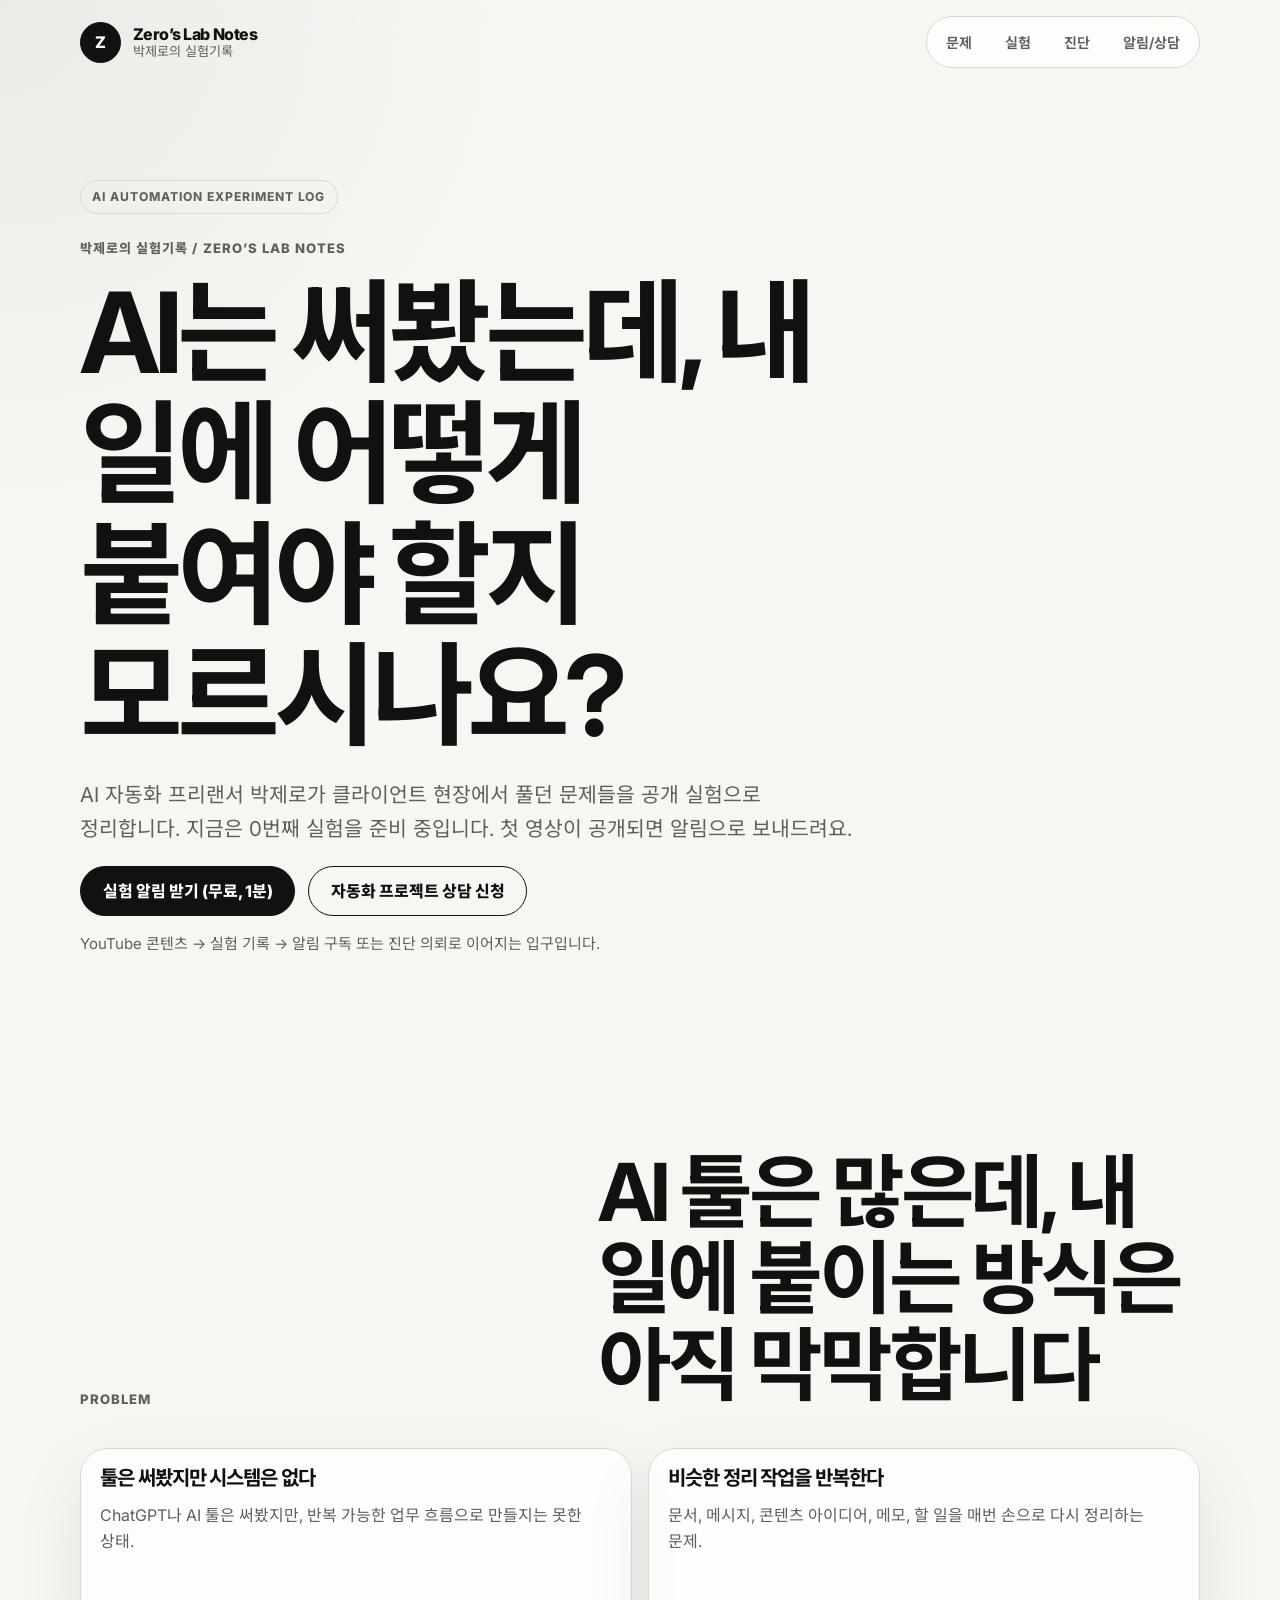
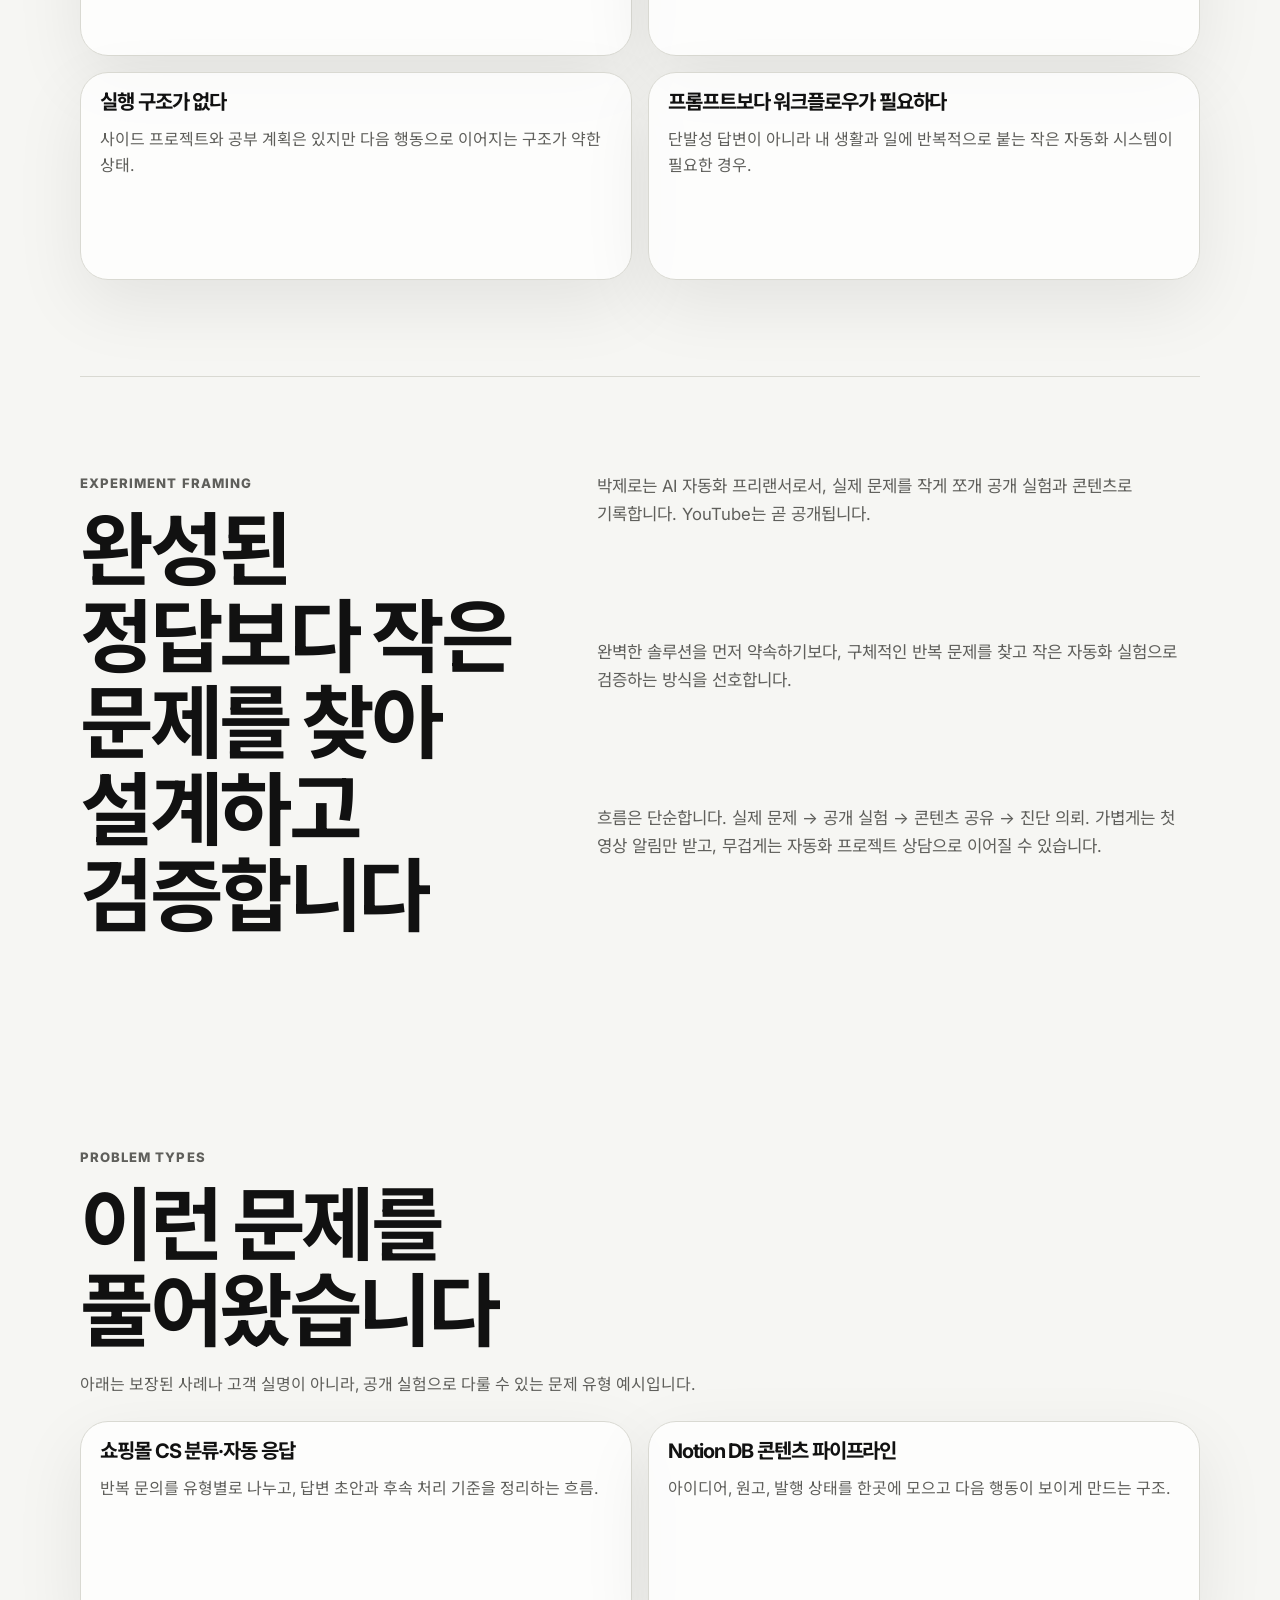
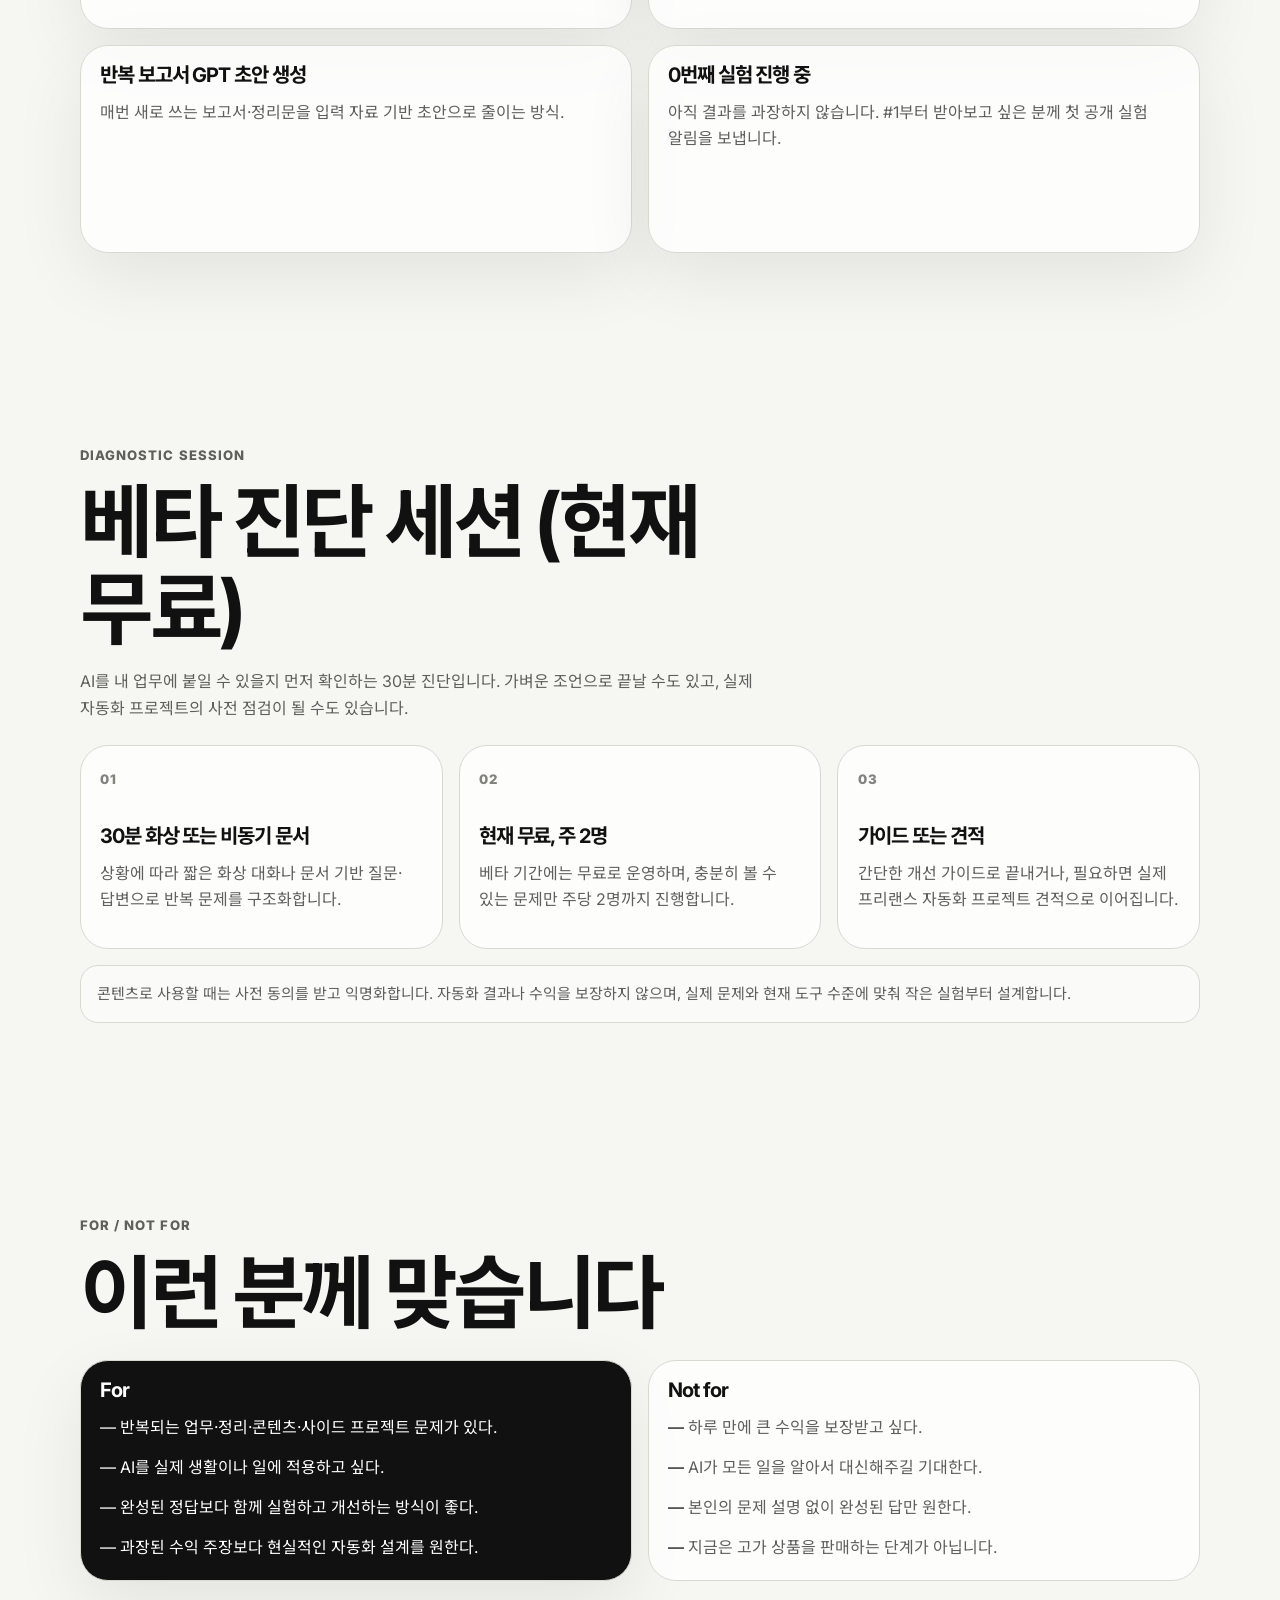
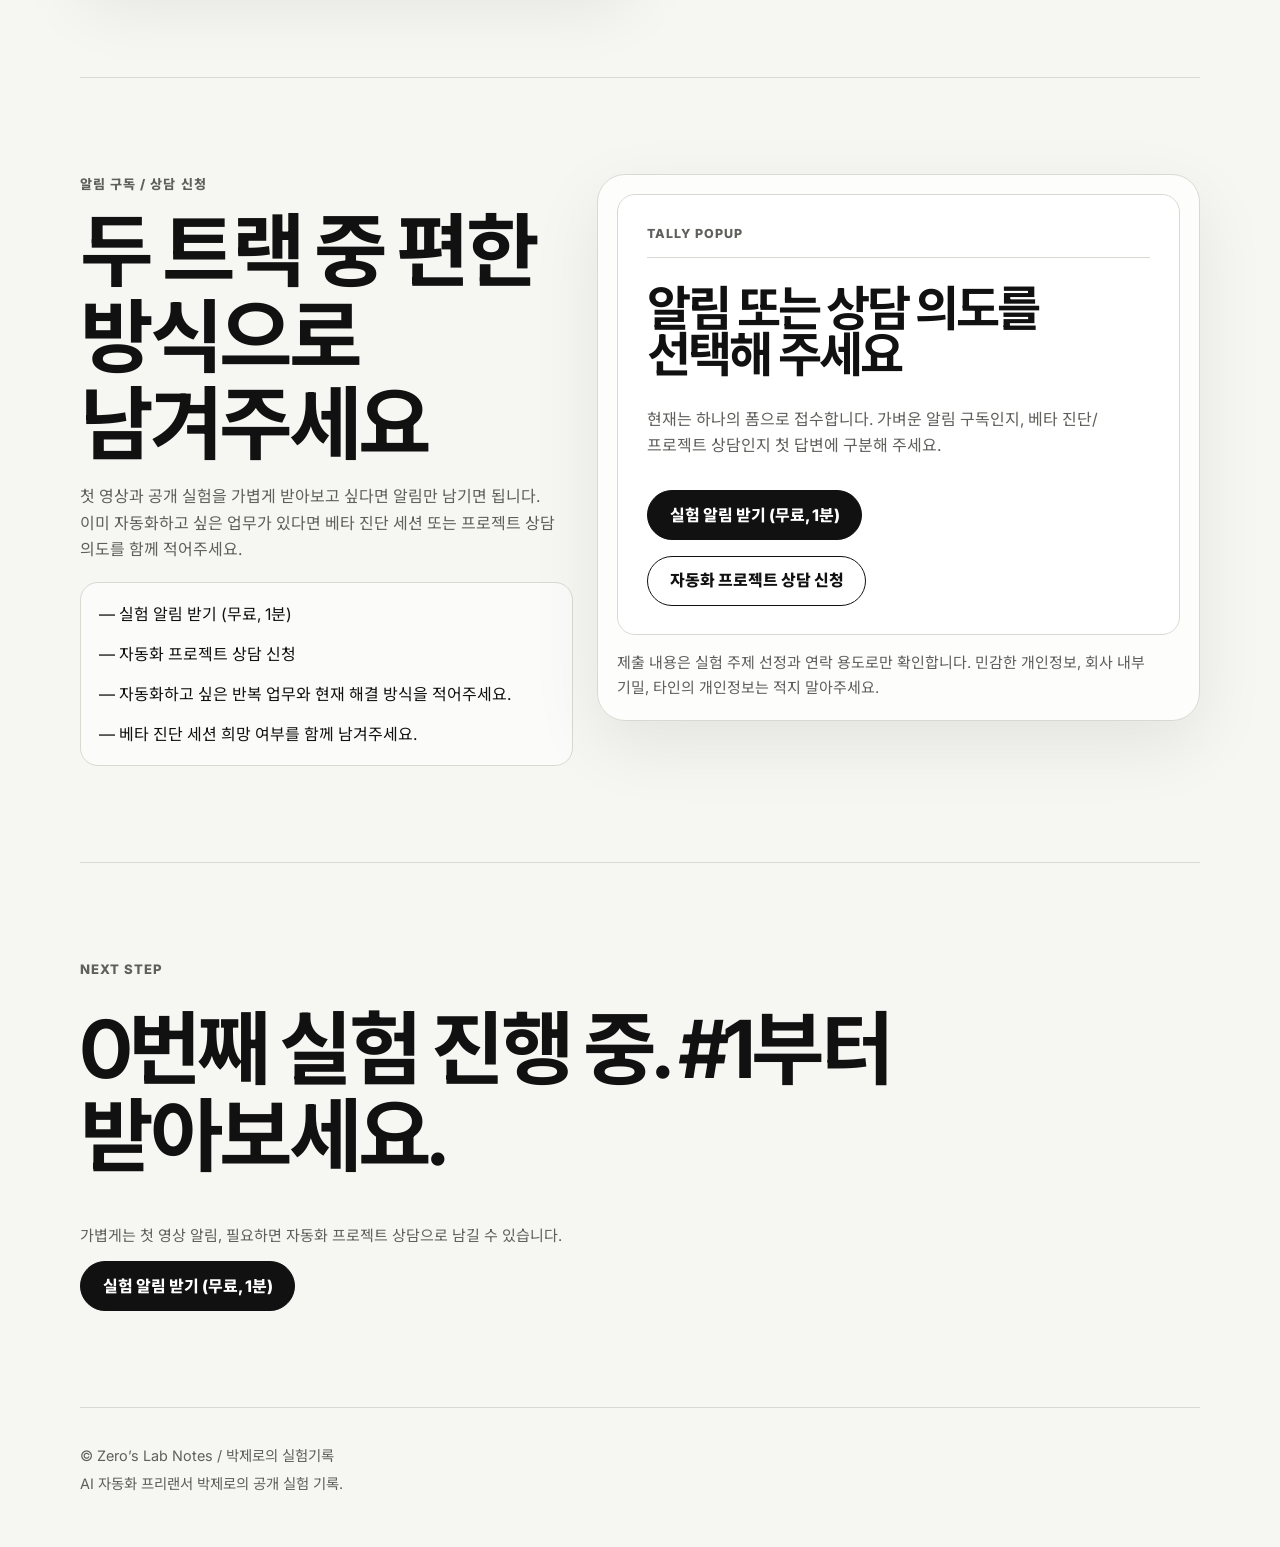
==== commit 124660fb: "copy: reframe landing page funnel" ====
--- a/site/index.html
+++ b/site/index.html
@@ -5,13 +5,13 @@
     <meta name="viewport" content="width=device-width, initial-scale=1" />
     <meta
       name="description"
-      content="박제로의 실험기록 / Zero’s Lab Notes — AI로 내 삶과 일을 자동화하는 실험 로그. 자동화 문제를 남기고 베타 실험 수요를 함께 검증합니다."
+      content="박제로의 실험기록 / Zero’s Lab Notes — YouTube 공개 실험에서 알림 구독과 AI 자동화 진단으로 이어지는 입구입니다."
     />
     <meta name="theme-color" content="#f6f6f3" />
     <meta property="og:title" content="Zero’s Lab Notes / 박제로의 실험기록" />
     <meta
       property="og:description"
-      content="AI를 막연한 도구가 아니라, 내 삶과 일에 붙는 자동화 시스템으로 바꾸는 실험을 함께 설계합니다."
+      content="AI 자동화 프리랜서 박제로가 현장 문제를 공개 실험으로 정리하고, 알림 구독과 베타 진단 세션으로 연결합니다."
     />
     <meta property="og:type" content="website" />
     <title>Zero’s Lab Notes / 박제로의 실험기록</title>
@@ -36,8 +36,9 @@
       </a>
       <nav class="header-nav" aria-label="주요 섹션">
         <a href="#problem">문제</a>
-        <a href="#offer">제안</a>
-        <a href="#signal-form">참여</a>
+        <a href="#experiment">실험</a>
+        <a href="#offer">진단</a>
+        <a href="#signal-form">알림/상담</a>
       </nav>
     </header>
 
@@ -47,9 +48,9 @@
         <div class="hero-grid">
           <div class="hero-copy">
             <p class="kicker">박제로의 실험기록 / Zero’s Lab Notes</p>
-            <h1 id="hero-title">AI로 내 삶과 일을 자동화하는 실험을 시작합니다</h1>
+            <h1 id="hero-title">AI는 써봤는데, 내 일에 어떻게 붙여야 할지 모르시나요?</h1>
             <p class="hero-lead">
-              박제로의 실험기록은 AI 에이전트, 자동화 시스템, 생산성 도구를 직접 만들고 적용해보는 실험 로그입니다. 지금은 초기 단계라, AI를 실제 업무/일상/사이드 프로젝트에 적용하고 싶은 분들의 문제를 듣고 함께 작은 실험을 설계하고 있습니다.
+              AI 자동화 프리랜서 박제로가 클라이언트 현장에서 풀던 문제들을 공개 실험으로 정리합니다. 지금은 0번째 실험을 준비 중입니다. 첫 영상이 공개되면 알림으로 보내드려요.
             </p>
             <div class="hero-actions" aria-label="주요 행동">
               <a
@@ -60,13 +61,23 @@
                 data-tally-emoji-text="👋"
                 data-tally-emoji-animation="wave"
                 data-analytics-event="cta_click"
-                data-analytics-label="hero_primary"
-                data-analytics-form-intent="tally_popup_hero"
-              >실험에 참여하기</a>
-              <a class="button button-secondary" href="#experiment">어떤 실험인지 보기</a>
+                data-analytics-label="hero_notification"
+                data-analytics-form-intent="tally_popup_notification"
+              >실험 알림 받기 (무료, 1분)</a>
+              <a
+                class="button button-secondary"
+                href="#tally-open=GxYrgL&tally-overlay=1&tally-emoji-text=👋&tally-emoji-animation=wave"
+                data-tally-open="GxYrgL"
+                data-tally-overlay="1"
+                data-tally-emoji-text="👋"
+                data-tally-emoji-animation="wave"
+                data-analytics-event="cta_click"
+                data-analytics-label="hero_consulting"
+                data-analytics-form-intent="tally_popup_consulting"
+              >자동화 프로젝트 상담 신청</a>
             </div>
             <p class="support-line">
-              유료 상품을 강하게 판매하기보다, 실제로 반복되는 문제를 먼저 듣고 있습니다.
+              YouTube 콘텐츠 → 실험 기록 → 알림 구독 또는 진단 의뢰로 이어지는 입구입니다.
             </p>
           </div>
         </div>
@@ -104,41 +115,67 @@
         </div>
         <div class="text-stack">
           <p>
-            박제로는 AI 에이전트와 자동화 시스템을 직접 만들고, 실제 생활과 업무에 적용하며 기록합니다.
+            박제로는 AI 자동화 프리랜서로서, 실제 문제를 작게 쪼개 공개 실험과 콘텐츠로 기록합니다. YouTube는 곧 공개됩니다.
           </p>
           <p>
             완벽한 솔루션을 먼저 약속하기보다, 구체적인 반복 문제를 찾고 작은 자동화 실험으로 검증하는 방식을 선호합니다.
           </p>
           <p>
-            지금은 방문자의 문제를 듣고, 반복되는 패턴을 기반으로 베타 진단·템플릿·서비스 가능성을 확인하는 단계입니다.
-          </p>
+            흐름은 단순합니다. 실제 문제 → 공개 실험 → 콘텐츠 공유 → 진단 의뢰. 가볍게는 첫 영상 알림만 받고, 무겁게는 자동화 프로젝트 상담으로 이어질 수 있습니다.
+          </p>
+        </div>
+      </section>
+
+      <section class="section" id="examples" aria-labelledby="examples-title">
+        <div class="section-heading compact">
+          <p class="kicker">Problem Types</p>
+          <h2 id="examples-title">이런 문제를 풀어왔습니다</h2>
+          <p>아래는 보장된 사례나 고객 실명이 아니라, 공개 실험으로 다룰 수 있는 문제 유형 예시입니다.</p>
+        </div>
+        <div class="soft-grid">
+          <article class="soft-card">
+            <h3>쇼핑몰 CS 분류·자동 응답</h3>
+            <p>반복 문의를 유형별로 나누고, 답변 초안과 후속 처리 기준을 정리하는 흐름.</p>
+          </article>
+          <article class="soft-card">
+            <h3>Notion DB 콘텐츠 파이프라인</h3>
+            <p>아이디어, 원고, 발행 상태를 한곳에 모으고 다음 행동이 보이게 만드는 구조.</p>
+          </article>
+          <article class="soft-card">
+            <h3>반복 보고서 GPT 초안 생성</h3>
+            <p>매번 새로 쓰는 보고서·정리문을 입력 자료 기반 초안으로 줄이는 방식.</p>
+          </article>
+          <article class="soft-card">
+            <h3>0번째 실험 진행 중</h3>
+            <p>아직 결과를 과장하지 않습니다. #1부터 받아보고 싶은 분께 첫 공개 실험 알림을 보냅니다.</p>
+          </article>
         </div>
       </section>
 
       <section class="section" id="offer" aria-labelledby="offer-title">
         <div class="section-heading compact">
-          <p class="kicker">Offer Now</p>
-          <h2 id="offer-title">현재 제안하는 세 가지</h2>
-          <p>아직 검증된 고가 상품이 아닙니다. 문제를 구조화하고, 가능성이 높은 경우 작은 실험을 함께 설계합니다.</p>
+          <p class="kicker">Diagnostic Session</p>
+          <h2 id="offer-title">베타 진단 세션 (현재 무료)</h2>
+          <p>AI를 내 업무에 붙일 수 있을지 먼저 확인하는 30분 진단입니다. 가벼운 조언으로 끝날 수도 있고, 실제 자동화 프로젝트의 사전 점검이 될 수도 있습니다.</p>
         </div>
         <div class="numbered-grid">
           <article>
             <span class="number">01</span>
-            <h3>AI 자동화 문제 진단</h3>
-            <p>반복 업무, 일상 관리, 콘텐츠, 공부, 사이드 프로젝트 문제를 구조화합니다.</p>
+            <h3>30분 화상 또는 비동기 문서</h3>
+            <p>상황에 따라 짧은 화상 대화나 문서 기반 질문·답변으로 반복 문제를 구조화합니다.</p>
           </article>
           <article>
             <span class="number">02</span>
-            <h3>베타 진단 세션</h3>
-            <p>가능성이 높은 문제에 대해 1:1로 작은 자동화 실험 설계를 도와봅니다.</p>
+            <h3>현재 무료, 주 2명</h3>
+            <p>베타 기간에는 무료로 운영하며, 충분히 볼 수 있는 문제만 주당 2명까지 진행합니다.</p>
           </article>
           <article>
             <span class="number">03</span>
-            <h3>실험 참여자 모집</h3>
-            <p>향후 콘텐츠, 템플릿, 서비스 실험에 참여할 관심자를 모읍니다.</p>
-          </article>
-        </div>
-        <p class="notice">자동화 결과나 수익을 보장하지 않습니다. 실제 문제와 현재 도구 수준에 맞춰 작은 실험부터 설계합니다.</p>
+            <h3>가이드 또는 견적</h3>
+            <p>간단한 개선 가이드로 끝내거나, 필요하면 실제 프리랜스 자동화 프로젝트 견적으로 이어집니다.</p>
+          </article>
+        </div>
+        <p class="notice">콘텐츠로 사용할 때는 사전 동의를 받고 익명화합니다. 자동화 결과나 수익을 보장하지 않으며, 실제 문제와 현재 도구 수준에 맞춰 작은 실험부터 설계합니다.</p>
       </section>
 
       <section class="section fit-section" aria-labelledby="fit-title">
@@ -162,7 +199,7 @@
               <li>하루 만에 큰 수익을 보장받고 싶다.</li>
               <li>AI가 모든 일을 알아서 대신해주길 기대한다.</li>
               <li>본인의 문제 설명 없이 완성된 답만 원한다.</li>
-              <li>검증 전 고가 상품을 즉시 구매하고 싶은 사람만 대상으로 하지는 않는다.</li>
+              <li>지금은 고가 상품을 판매하는 단계가 아닙니다.</li>
             </ul>
           </article>
         </div>
@@ -170,25 +207,25 @@
 
       <section class="section form-section" id="signal-form" aria-labelledby="form-title">
         <div class="form-copy">
-          <p class="kicker">실험 참여 신청</p>
-          <h2 id="form-title">AI로 줄이고 싶은 일을 알려주세요</h2>
-          <p>
-            반복되는 업무, 정리 안 되는 아이디어, 계속 미루는 사이드 프로젝트가 있다면 짧게 남겨주세요. 제로가 다음 실험 주제로 검토하고, 실제로 도움이 될 만한 자동화 방법을 찾아봅니다.
+          <p class="kicker">알림 구독 / 상담 신청</p>
+          <h2 id="form-title">두 트랙 중 편한 방식으로 남겨주세요</h2>
+          <p>
+            첫 영상과 공개 실험을 가볍게 받아보고 싶다면 알림만 남기면 됩니다. 이미 자동화하고 싶은 업무가 있다면 베타 진단 세션 또는 프로젝트 상담 의도를 함께 적어주세요.
           </p>
           <ul class="question-preview" aria-label="추천 질문 미리보기">
-            <li>어떤 문제를 자동화하고 싶나요?</li>
-            <li>이 문제가 얼마나 자주 발생하나요?</li>
-            <li>현재 어떤 방식으로 해결하고 있나요?</li>
-            <li>베타 진단 세션이나 템플릿 안내에 관심이 있나요?</li>
+            <li>실험 알림 받기 (무료, 1분)</li>
+            <li>자동화 프로젝트 상담 신청</li>
+            <li>자동화하고 싶은 반복 업무와 현재 해결 방식을 적어주세요.</li>
+            <li>베타 진단 세션 희망 여부를 함께 남겨주세요.</li>
           </ul>
         </div>
 
         <div class="form-card tally-card" data-analytics-form="tally-popup">
           <div class="tally-invite">
-            <p class="card-topline">실험 참여 신청</p>
-            <h3>AI로 줄이고 싶은 일을 알려주세요</h3>
+            <p class="card-topline">Tally Popup</p>
+            <h3>알림 또는 상담 의도를 선택해 주세요</h3>
             <p>
-              반복되는 업무, 정리 안 되는 아이디어, 계속 미루는 사이드 프로젝트가 있다면 짧게 남겨주세요. 제로가 다음 실험 주제로 검토하고, 실제로 도움이 될 만한 자동화 방법을 찾아봅니다.
+              현재는 하나의 폼으로 접수합니다. 가벼운 알림 구독인지, 베타 진단/프로젝트 상담인지 첫 답변에 구분해 주세요.
             </p>
             <a
               class="button button-primary"
@@ -198,9 +235,20 @@
               data-tally-emoji-text="👋"
               data-tally-emoji-animation="wave"
               data-analytics-event="cta_click"
-              data-analytics-label="form_card_popup"
-              data-analytics-form-intent="tally_popup_form_card"
-            >실험에 참여하기</a>
+              data-analytics-label="form_card_notification_or_consulting"
+              data-analytics-form-intent="tally_popup_notification_or_consulting"
+            >실험 알림 받기 (무료, 1분)</a>
+            <a
+              class="button button-secondary"
+              href="#tally-open=GxYrgL&tally-overlay=1&tally-emoji-text=👋&tally-emoji-animation=wave"
+              data-tally-open="GxYrgL"
+              data-tally-overlay="1"
+              data-tally-emoji-text="👋"
+              data-tally-emoji-animation="wave"
+              data-analytics-event="cta_click"
+              data-analytics-label="form_card_consulting"
+              data-analytics-form-intent="tally_popup_form_card_consulting"
+            >자동화 프로젝트 상담 신청</a>
           </div>
           <p class="privacy-note tally-note">
             제출 내용은 실험 주제 선정과 연락 용도로만 확인합니다. 민감한 개인정보, 회사 내부 기밀, 타인의 개인정보는 적지 말아주세요.
@@ -210,8 +258,8 @@
 
       <section class="section final-cta" aria-labelledby="final-cta-title">
         <p class="kicker">Next Step</p>
-        <h2 id="final-cta-title">AI로 줄이고 싶은 일이 있다면, 실험 주제로 남겨주세요</h2>
-        <p class="support-line">완성된 정답을 약속하진 않습니다. 대신 실제 문제를 바탕으로 작게 실험하고, 쓸 만한 방법을 기록합니다.</p>
+        <h2 id="final-cta-title">0번째 실험 진행 중. #1부터 받아보세요.</h2>
+        <p class="support-line">가볍게는 첫 영상 알림, 필요하면 자동화 프로젝트 상담으로 남길 수 있습니다.</p>
         <a
           class="button button-primary"
           href="#tally-open=GxYrgL&tally-overlay=1&tally-emoji-text=👋&tally-emoji-animation=wave"
@@ -220,15 +268,15 @@
           data-tally-emoji-text="👋"
           data-tally-emoji-animation="wave"
           data-analytics-event="cta_click"
-          data-analytics-label="final_cta"
-          data-analytics-form-intent="tally_popup_final"
-        >실험에 참여하기</a>
+          data-analytics-label="final_notification"
+          data-analytics-form-intent="tally_popup_final_notification"
+        >실험 알림 받기 (무료, 1분)</a>
       </section>
     </main>
 
     <footer class="site-footer">
       <p>© Zero’s Lab Notes / 박제로의 실험기록</p>
-      <p>Early validation page. No fake testimonials, no revenue guarantees, no exaggerated guru tone.</p>
+      <p>AI 자동화 프리랜서 박제로의 공개 실험 기록.</p>
     </footer>
   </body>
 </html>
--- a/site/styles.css
+++ b/site/styles.css
@@ -181,9 +181,9 @@
 }
 
 h1 {
-  max-width: 13ch;
+  max-width: 16ch;
   margin-bottom: 1.4rem;
-  font-size: clamp(3.4rem, 14vw, 8.7rem);
+  font-size: clamp(3rem, 10vw, 7rem);
 }
 
 h2 {
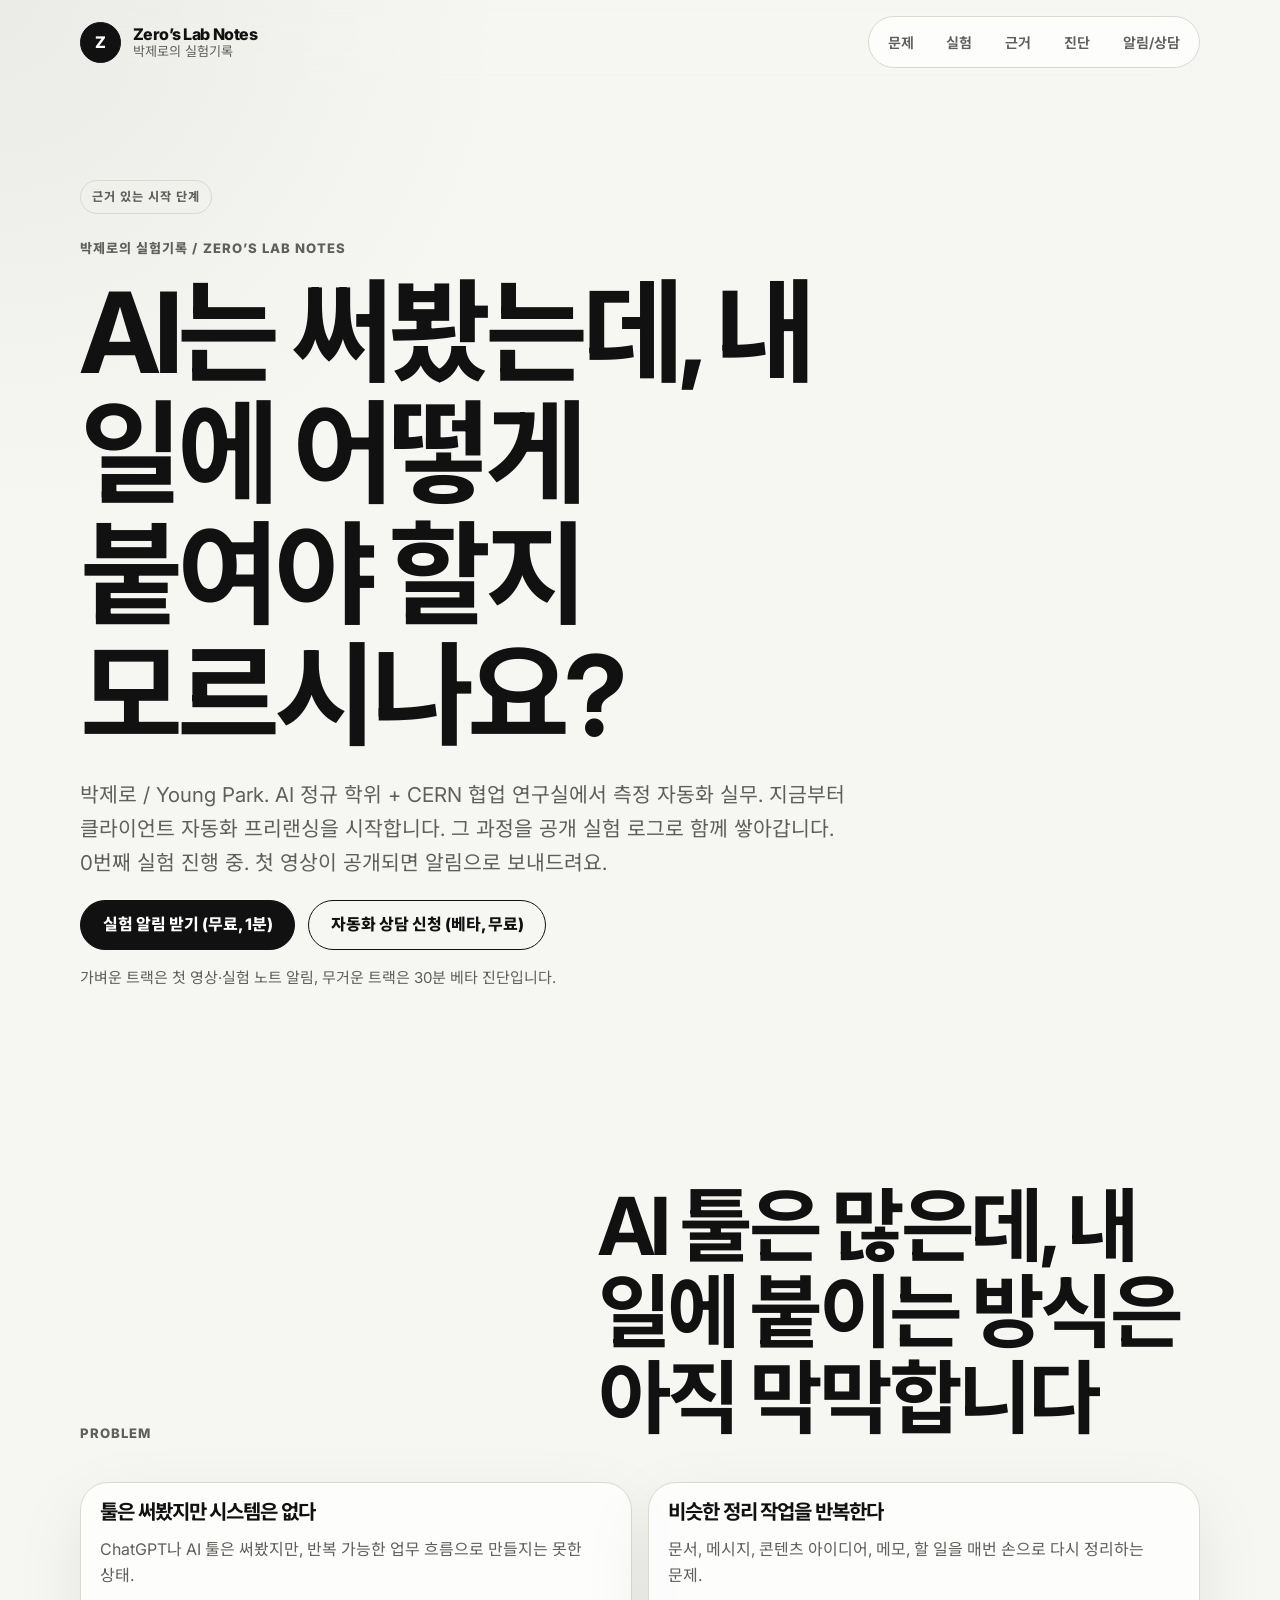
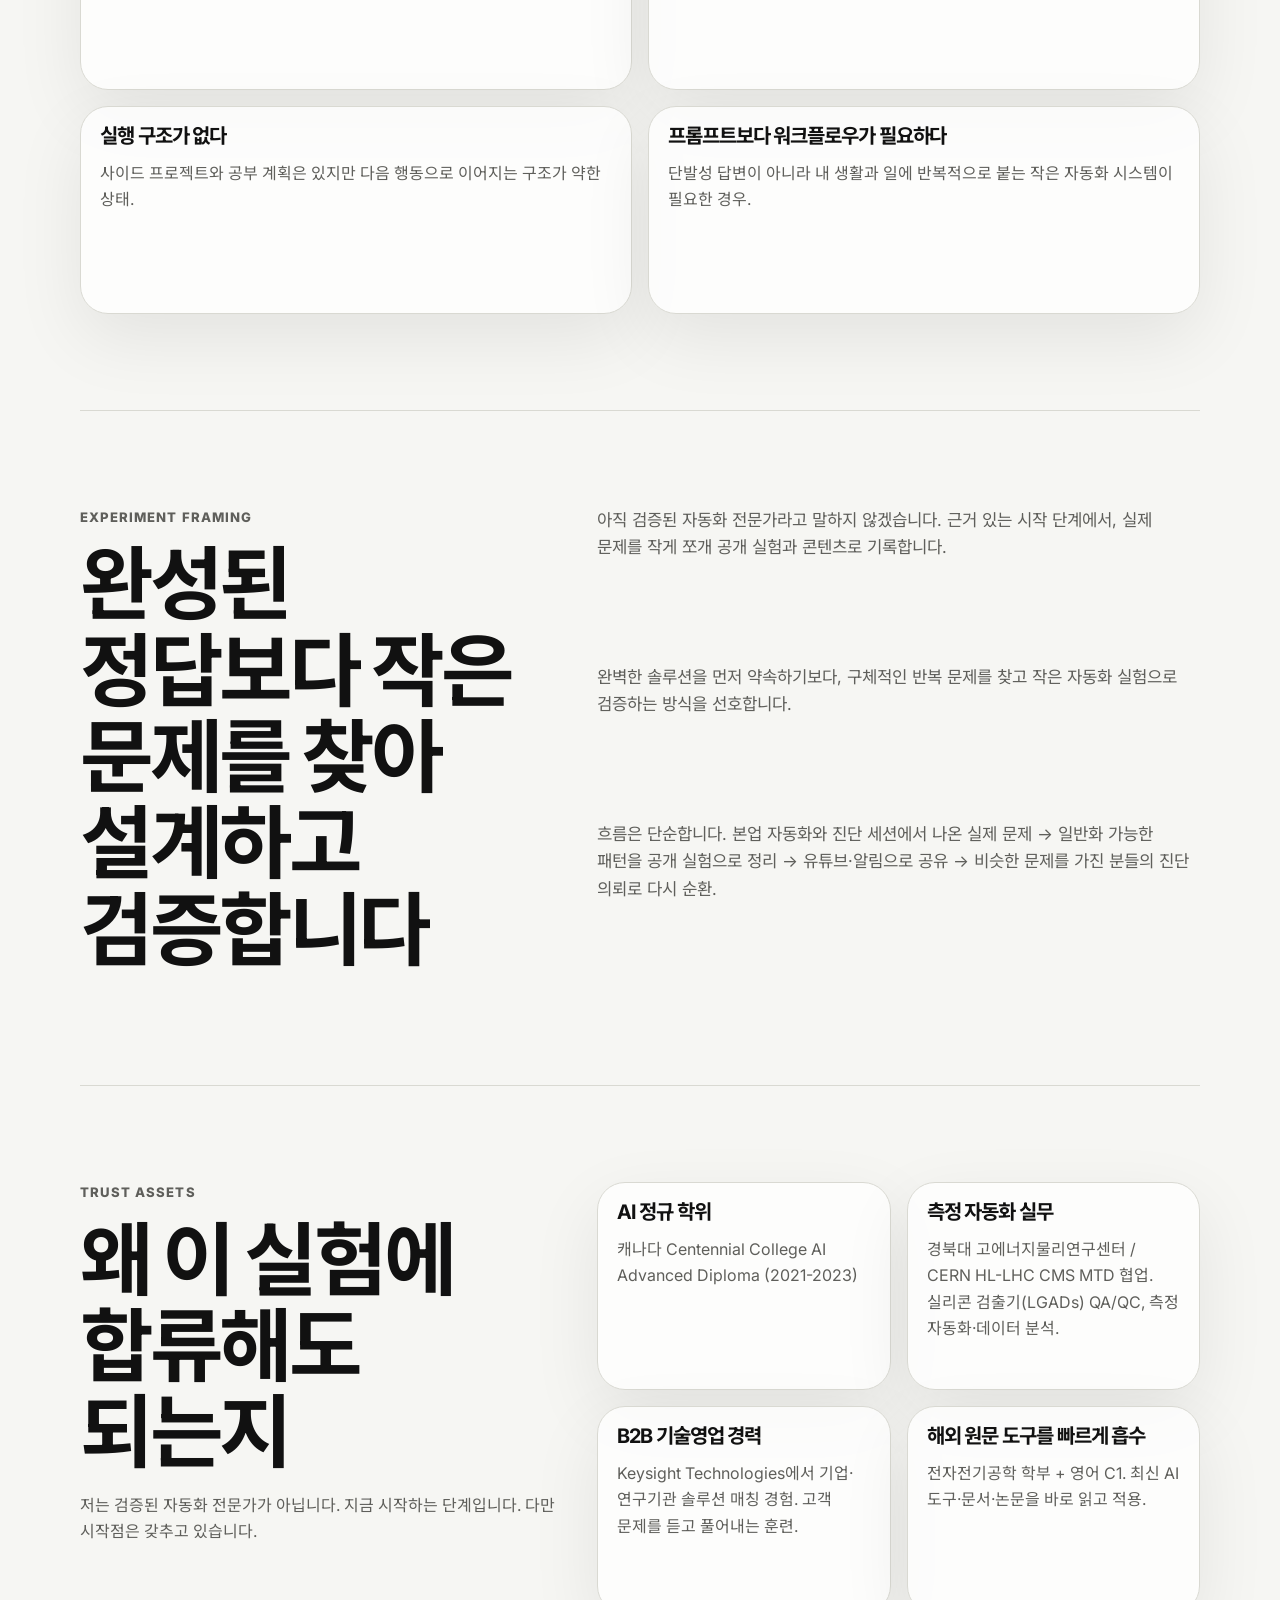
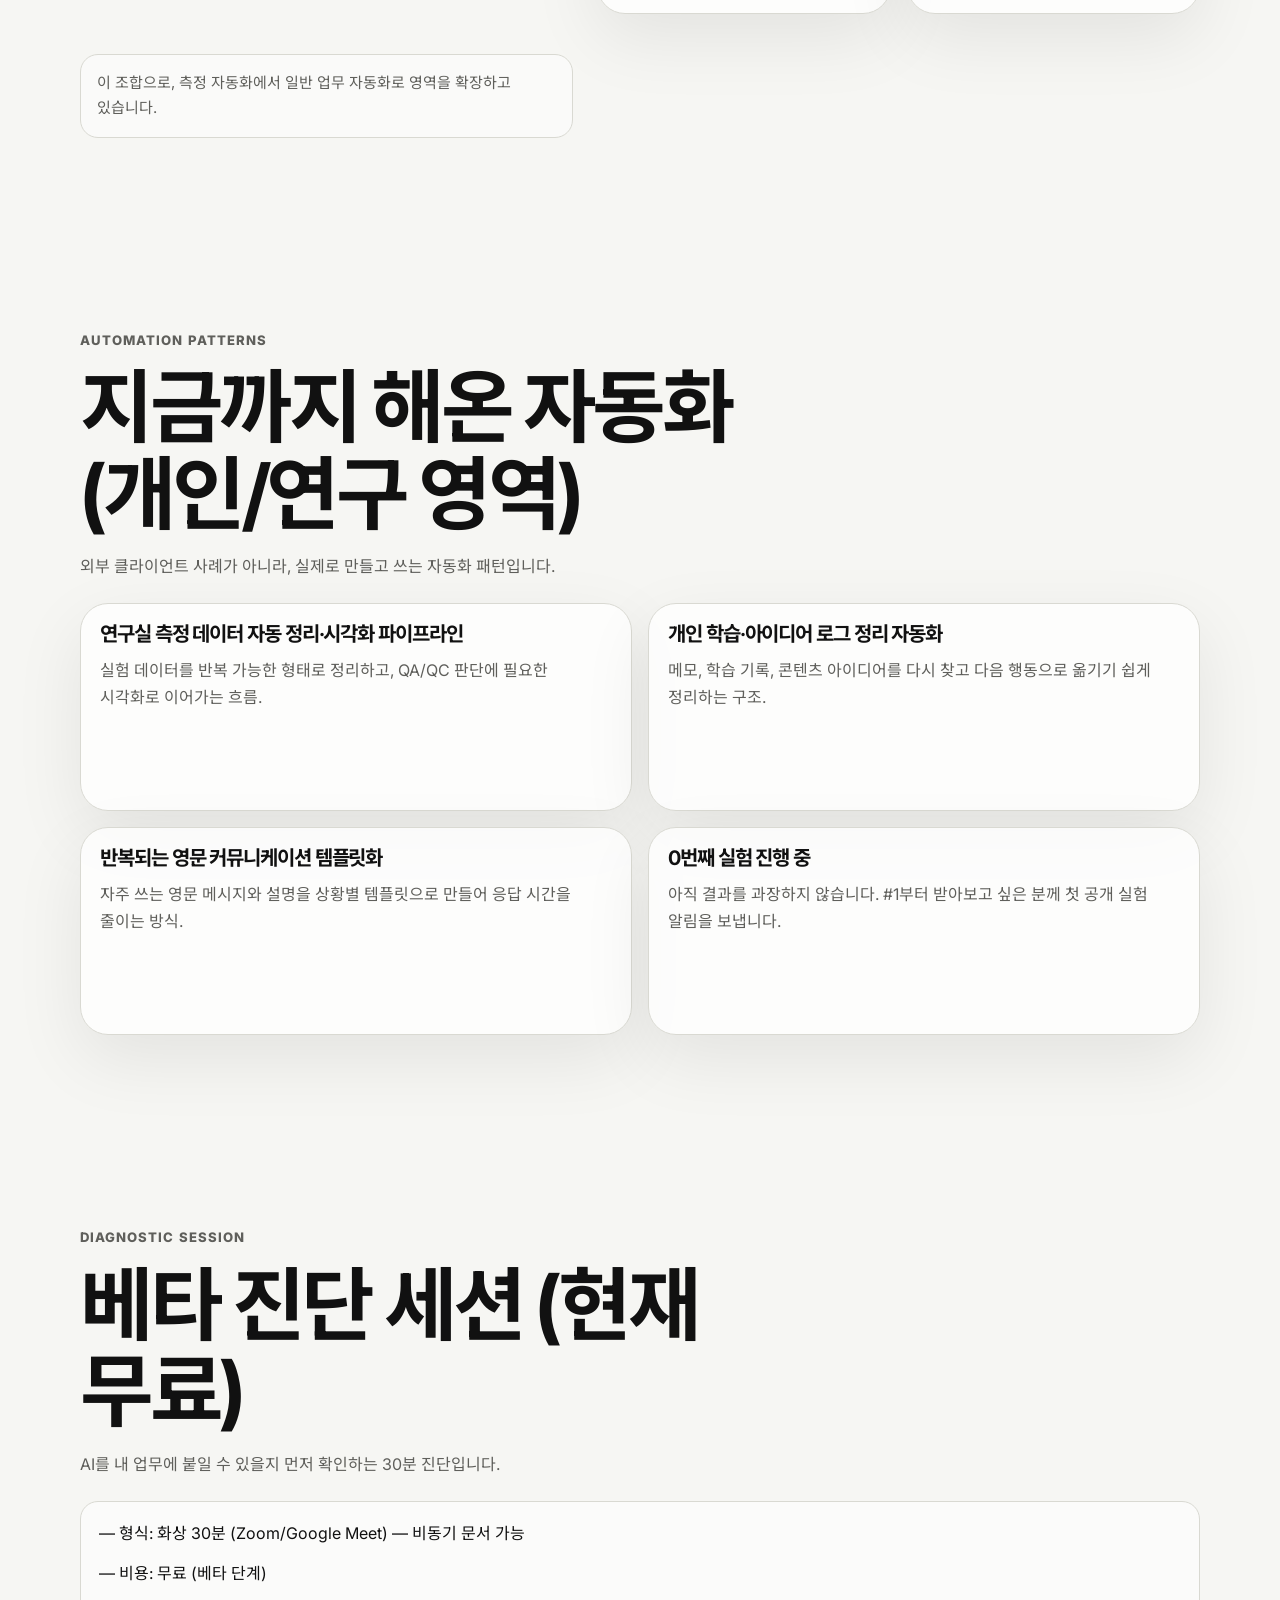
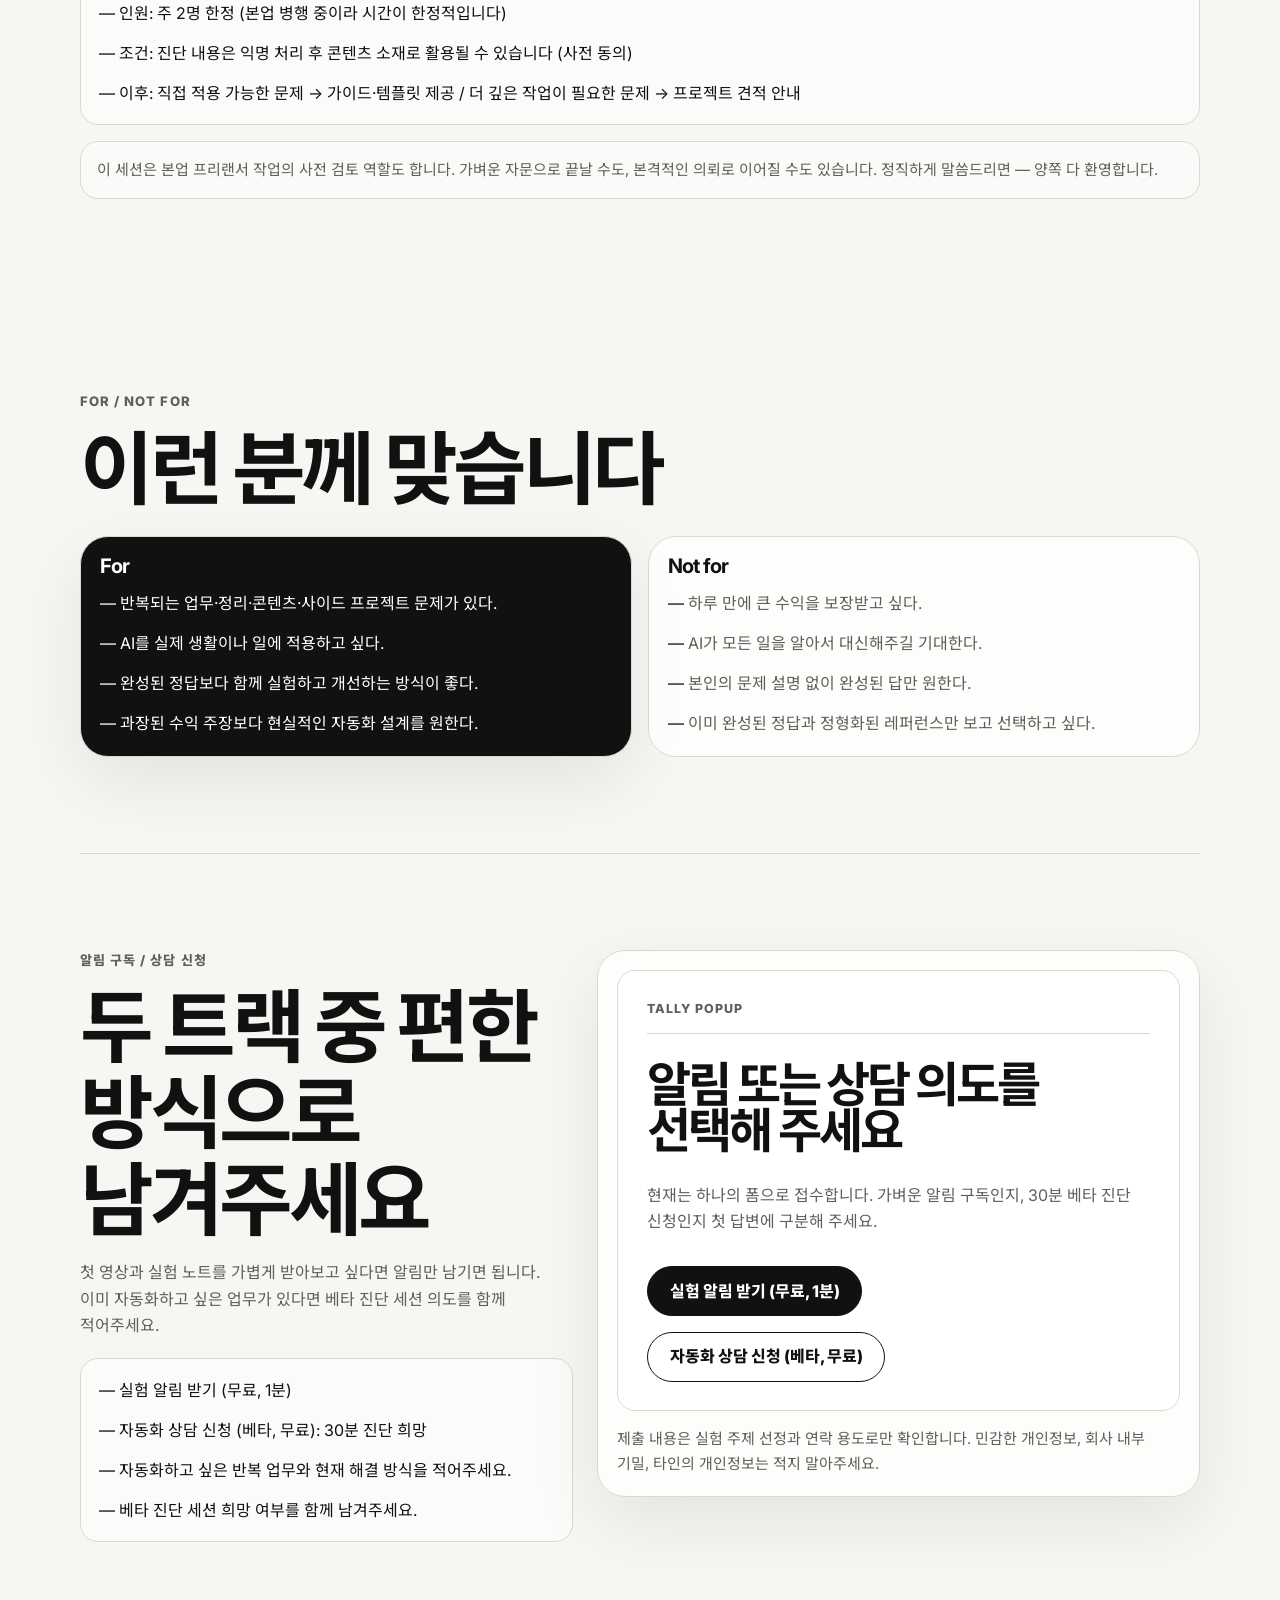
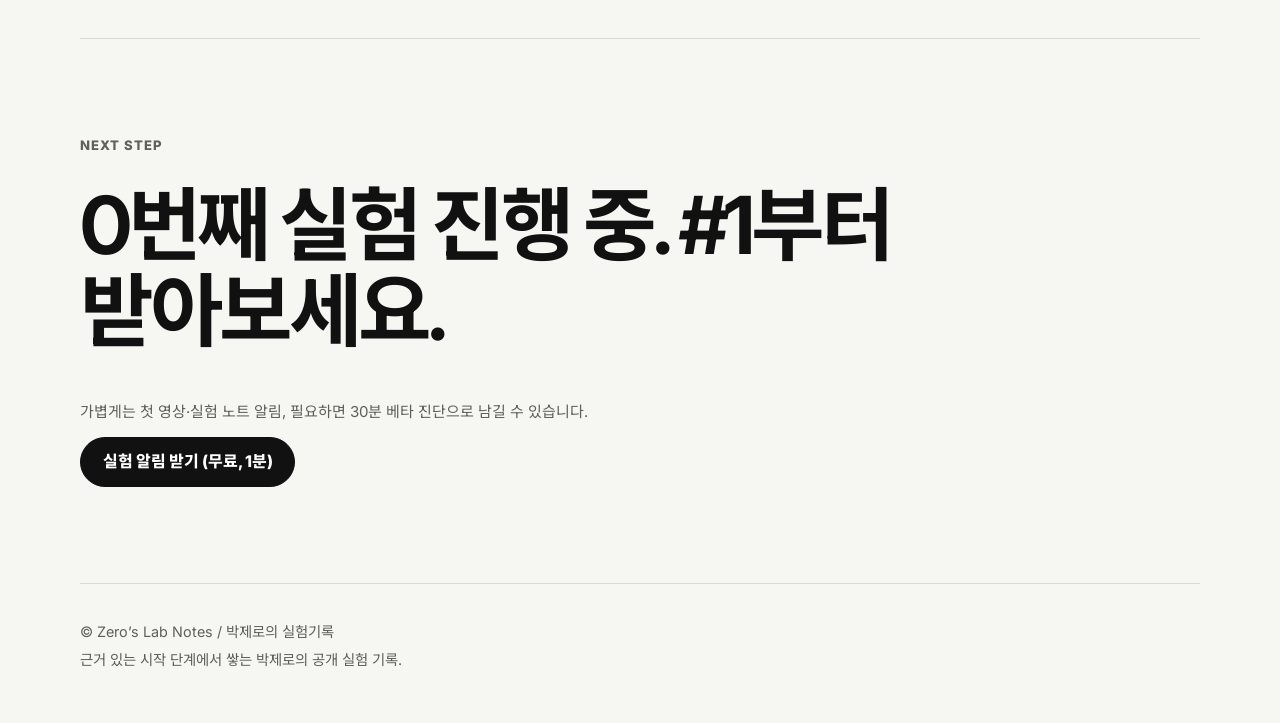
==== commit 51457665: "copy: revise landing page to v2 honest beta framing" ====
--- a/site/index.html
+++ b/site/index.html
@@ -5,13 +5,13 @@
     <meta name="viewport" content="width=device-width, initial-scale=1" />
     <meta
       name="description"
-      content="박제로의 실험기록 / Zero’s Lab Notes — YouTube 공개 실험에서 알림 구독과 AI 자동화 진단으로 이어지는 입구입니다."
+      content="박제로의 실험기록 / Zero’s Lab Notes — 근거 있는 시작 단계에서 공개 실험 로그와 베타 자동화 진단으로 이어지는 입구입니다."
     />
     <meta name="theme-color" content="#f6f6f3" />
     <meta property="og:title" content="Zero’s Lab Notes / 박제로의 실험기록" />
     <meta
       property="og:description"
-      content="AI 자동화 프리랜서 박제로가 현장 문제를 공개 실험으로 정리하고, 알림 구독과 베타 진단 세션으로 연결합니다."
+      content="박제로 / Young Park가 AI 정규 학위, CERN 협업 연구실 측정 자동화 실무, B2B 기술영업 경험을 바탕으로 공개 실험 로그를 쌓아갑니다."
     />
     <meta property="og:type" content="website" />
     <title>Zero’s Lab Notes / 박제로의 실험기록</title>
@@ -37,6 +37,7 @@
       <nav class="header-nav" aria-label="주요 섹션">
         <a href="#problem">문제</a>
         <a href="#experiment">실험</a>
+        <a href="#credibility">근거</a>
         <a href="#offer">진단</a>
         <a href="#signal-form">알림/상담</a>
       </nav>
@@ -44,13 +45,13 @@
 
     <main id="top">
       <section class="hero section" aria-labelledby="hero-title">
-        <div class="eyebrow">AI Automation Experiment Log</div>
+        <div class="eyebrow">근거 있는 시작 단계</div>
         <div class="hero-grid">
           <div class="hero-copy">
             <p class="kicker">박제로의 실험기록 / Zero’s Lab Notes</p>
             <h1 id="hero-title">AI는 써봤는데, 내 일에 어떻게 붙여야 할지 모르시나요?</h1>
             <p class="hero-lead">
-              AI 자동화 프리랜서 박제로가 클라이언트 현장에서 풀던 문제들을 공개 실험으로 정리합니다. 지금은 0번째 실험을 준비 중입니다. 첫 영상이 공개되면 알림으로 보내드려요.
+              박제로 / Young Park. AI 정규 학위 + CERN 협업 연구실에서 측정 자동화 실무. 지금부터 클라이언트 자동화 프리랜싱을 시작합니다. 그 과정을 공개 실험 로그로 함께 쌓아갑니다. 0번째 실험 진행 중. 첫 영상이 공개되면 알림으로 보내드려요.
             </p>
             <div class="hero-actions" aria-label="주요 행동">
               <a
@@ -74,10 +75,10 @@
                 data-analytics-event="cta_click"
                 data-analytics-label="hero_consulting"
                 data-analytics-form-intent="tally_popup_consulting"
-              >자동화 프로젝트 상담 신청</a>
+              >자동화 상담 신청 (베타, 무료)</a>
             </div>
             <p class="support-line">
-              YouTube 콘텐츠 → 실험 기록 → 알림 구독 또는 진단 의뢰로 이어지는 입구입니다.
+              가벼운 트랙은 첫 영상·실험 노트 알림, 무거운 트랙은 30분 베타 진단입니다.
             </p>
           </div>
         </div>
@@ -115,35 +116,62 @@
         </div>
         <div class="text-stack">
           <p>
-            박제로는 AI 자동화 프리랜서로서, 실제 문제를 작게 쪼개 공개 실험과 콘텐츠로 기록합니다. YouTube는 곧 공개됩니다.
+            아직 검증된 자동화 전문가라고 말하지 않겠습니다. 근거 있는 시작 단계에서, 실제 문제를 작게 쪼개 공개 실험과 콘텐츠로 기록합니다.
           </p>
           <p>
             완벽한 솔루션을 먼저 약속하기보다, 구체적인 반복 문제를 찾고 작은 자동화 실험으로 검증하는 방식을 선호합니다.
           </p>
           <p>
-            흐름은 단순합니다. 실제 문제 → 공개 실험 → 콘텐츠 공유 → 진단 의뢰. 가볍게는 첫 영상 알림만 받고, 무겁게는 자동화 프로젝트 상담으로 이어질 수 있습니다.
-          </p>
-        </div>
+            흐름은 단순합니다. 본업 자동화와 진단 세션에서 나온 실제 문제 → 일반화 가능한 패턴을 공개 실험으로 정리 → 유튜브·알림으로 공유 → 비슷한 문제를 가진 분들의 진단 의뢰로 다시 순환.
+          </p>
+        </div>
+      </section>
+
+      <section class="section credibility" id="credibility" aria-labelledby="credibility-title">
+        <div class="section-heading compact">
+          <p class="kicker">Trust Assets</p>
+          <h2 id="credibility-title">왜 이 실험에 합류해도 되는지</h2>
+          <p>저는 검증된 자동화 전문가가 아닙니다. 지금 시작하는 단계입니다. 다만 시작점은 갖추고 있습니다.</p>
+        </div>
+        <div class="soft-grid">
+          <article class="soft-card">
+            <h3>AI 정규 학위</h3>
+            <p>캐나다 Centennial College AI Advanced Diploma (2021-2023)</p>
+          </article>
+          <article class="soft-card">
+            <h3>측정 자동화 실무</h3>
+            <p>경북대 고에너지물리연구센터 / CERN HL-LHC CMS MTD 협업. 실리콘 검출기(LGADs) QA/QC, 측정 자동화·데이터 분석.</p>
+          </article>
+          <article class="soft-card">
+            <h3>B2B 기술영업 경력</h3>
+            <p>Keysight Technologies에서 기업·연구기관 솔루션 매칭 경험. 고객 문제를 듣고 풀어내는 훈련.</p>
+          </article>
+          <article class="soft-card">
+            <h3>해외 원문 도구를 빠르게 흡수</h3>
+            <p>전자전기공학 학부 + 영어 C1. 최신 AI 도구·문서·논문을 바로 읽고 적용.</p>
+          </article>
+        </div>
+        <p class="notice">이 조합으로, 측정 자동화에서 일반 업무 자동화로 영역을 확장하고 있습니다.</p>
       </section>
 
       <section class="section" id="examples" aria-labelledby="examples-title">
         <div class="section-heading compact">
-          <p class="kicker">Problem Types</p>
-          <h2 id="examples-title">이런 문제를 풀어왔습니다</h2>
-          <p>아래는 보장된 사례나 고객 실명이 아니라, 공개 실험으로 다룰 수 있는 문제 유형 예시입니다.</p>
+          <p class="kicker">Automation Patterns</p>
+          <h2 id="examples-title">지금까지 해온 자동화 (개인/연구 영역)</h2>
+          <p>외부 클라이언트 사례가 아니라, 실제로 만들고 쓰는 자동화 패턴입니다.</p>
         </div>
         <div class="soft-grid">
           <article class="soft-card">
-            <h3>쇼핑몰 CS 분류·자동 응답</h3>
-            <p>반복 문의를 유형별로 나누고, 답변 초안과 후속 처리 기준을 정리하는 흐름.</p>
-          </article>
-          <article class="soft-card">
-            <h3>Notion DB 콘텐츠 파이프라인</h3>
-            <p>아이디어, 원고, 발행 상태를 한곳에 모으고 다음 행동이 보이게 만드는 구조.</p>
-          </article>
-          <article class="soft-card">
-            <h3>반복 보고서 GPT 초안 생성</h3>
-            <p>매번 새로 쓰는 보고서·정리문을 입력 자료 기반 초안으로 줄이는 방식.</p>
+            <h3>연구실 측정 데이터 자동 정리·시각화 파이프라인</h3>
+            <p>실험 데이터를 반복 가능한 형태로 정리하고, QA/QC 판단에 필요한 시각화로 이어가는 흐름.</p>
+          </article>
+          <article class="soft-card">
+            <h3>개인 학습·아이디어 로그 정리 자동화</h3>
+            <p>메모, 학습 기록, 콘텐츠 아이디어를 다시 찾고 다음 행동으로 옮기기 쉽게 정리하는 구조.</p>
+          </article>
+          <article class="soft-card">
+            <h3>반복되는 영문 커뮤니케이션 템플릿화</h3>
+            <p>자주 쓰는 영문 메시지와 설명을 상황별 템플릿으로 만들어 응답 시간을 줄이는 방식.</p>
           </article>
           <article class="soft-card">
             <h3>0번째 실험 진행 중</h3>
@@ -156,26 +184,16 @@
         <div class="section-heading compact">
           <p class="kicker">Diagnostic Session</p>
           <h2 id="offer-title">베타 진단 세션 (현재 무료)</h2>
-          <p>AI를 내 업무에 붙일 수 있을지 먼저 확인하는 30분 진단입니다. 가벼운 조언으로 끝날 수도 있고, 실제 자동화 프로젝트의 사전 점검이 될 수도 있습니다.</p>
-        </div>
-        <div class="numbered-grid">
-          <article>
-            <span class="number">01</span>
-            <h3>30분 화상 또는 비동기 문서</h3>
-            <p>상황에 따라 짧은 화상 대화나 문서 기반 질문·답변으로 반복 문제를 구조화합니다.</p>
-          </article>
-          <article>
-            <span class="number">02</span>
-            <h3>현재 무료, 주 2명</h3>
-            <p>베타 기간에는 무료로 운영하며, 충분히 볼 수 있는 문제만 주당 2명까지 진행합니다.</p>
-          </article>
-          <article>
-            <span class="number">03</span>
-            <h3>가이드 또는 견적</h3>
-            <p>간단한 개선 가이드로 끝내거나, 필요하면 실제 프리랜스 자동화 프로젝트 견적으로 이어집니다.</p>
-          </article>
-        </div>
-        <p class="notice">콘텐츠로 사용할 때는 사전 동의를 받고 익명화합니다. 자동화 결과나 수익을 보장하지 않으며, 실제 문제와 현재 도구 수준에 맞춰 작은 실험부터 설계합니다.</p>
+          <p>AI를 내 업무에 붙일 수 있을지 먼저 확인하는 30분 진단입니다.</p>
+        </div>
+        <ul class="question-preview diagnostic-list" aria-label="베타 진단 세션 조건">
+          <li>형식: 화상 30분 (Zoom/Google Meet) — 비동기 문서 가능</li>
+          <li>비용: 무료 (베타 단계)</li>
+          <li>인원: 주 2명 한정 (본업 병행 중이라 시간이 한정적입니다)</li>
+          <li>조건: 진단 내용은 익명 처리 후 콘텐츠 소재로 활용될 수 있습니다 (사전 동의)</li>
+          <li>이후: 직접 적용 가능한 문제 → 가이드·템플릿 제공 / 더 깊은 작업이 필요한 문제 → 프로젝트 견적 안내</li>
+        </ul>
+        <p class="notice">이 세션은 본업 프리랜서 작업의 사전 검토 역할도 합니다. 가벼운 자문으로 끝날 수도, 본격적인 의뢰로 이어질 수도 있습니다. 정직하게 말씀드리면 — 양쪽 다 환영합니다.</p>
       </section>
 
       <section class="section fit-section" aria-labelledby="fit-title">
@@ -199,7 +217,7 @@
               <li>하루 만에 큰 수익을 보장받고 싶다.</li>
               <li>AI가 모든 일을 알아서 대신해주길 기대한다.</li>
               <li>본인의 문제 설명 없이 완성된 답만 원한다.</li>
-              <li>지금은 고가 상품을 판매하는 단계가 아닙니다.</li>
+              <li>이미 완성된 정답과 정형화된 레퍼런스만 보고 선택하고 싶다.</li>
             </ul>
           </article>
         </div>
@@ -210,11 +228,11 @@
           <p class="kicker">알림 구독 / 상담 신청</p>
           <h2 id="form-title">두 트랙 중 편한 방식으로 남겨주세요</h2>
           <p>
-            첫 영상과 공개 실험을 가볍게 받아보고 싶다면 알림만 남기면 됩니다. 이미 자동화하고 싶은 업무가 있다면 베타 진단 세션 또는 프로젝트 상담 의도를 함께 적어주세요.
+            첫 영상과 실험 노트를 가볍게 받아보고 싶다면 알림만 남기면 됩니다. 이미 자동화하고 싶은 업무가 있다면 베타 진단 세션 의도를 함께 적어주세요.
           </p>
           <ul class="question-preview" aria-label="추천 질문 미리보기">
             <li>실험 알림 받기 (무료, 1분)</li>
-            <li>자동화 프로젝트 상담 신청</li>
+            <li>자동화 상담 신청 (베타, 무료): 30분 진단 희망</li>
             <li>자동화하고 싶은 반복 업무와 현재 해결 방식을 적어주세요.</li>
             <li>베타 진단 세션 희망 여부를 함께 남겨주세요.</li>
           </ul>
@@ -225,7 +243,7 @@
             <p class="card-topline">Tally Popup</p>
             <h3>알림 또는 상담 의도를 선택해 주세요</h3>
             <p>
-              현재는 하나의 폼으로 접수합니다. 가벼운 알림 구독인지, 베타 진단/프로젝트 상담인지 첫 답변에 구분해 주세요.
+              현재는 하나의 폼으로 접수합니다. 가벼운 알림 구독인지, 30분 베타 진단 신청인지 첫 답변에 구분해 주세요.
             </p>
             <a
               class="button button-primary"
@@ -248,7 +266,7 @@
               data-analytics-event="cta_click"
               data-analytics-label="form_card_consulting"
               data-analytics-form-intent="tally_popup_form_card_consulting"
-            >자동화 프로젝트 상담 신청</a>
+            >자동화 상담 신청 (베타, 무료)</a>
           </div>
           <p class="privacy-note tally-note">
             제출 내용은 실험 주제 선정과 연락 용도로만 확인합니다. 민감한 개인정보, 회사 내부 기밀, 타인의 개인정보는 적지 말아주세요.
@@ -259,7 +277,7 @@
       <section class="section final-cta" aria-labelledby="final-cta-title">
         <p class="kicker">Next Step</p>
         <h2 id="final-cta-title">0번째 실험 진행 중. #1부터 받아보세요.</h2>
-        <p class="support-line">가볍게는 첫 영상 알림, 필요하면 자동화 프로젝트 상담으로 남길 수 있습니다.</p>
+        <p class="support-line">가볍게는 첫 영상·실험 노트 알림, 필요하면 30분 베타 진단으로 남길 수 있습니다.</p>
         <a
           class="button button-primary"
           href="#tally-open=GxYrgL&tally-overlay=1&tally-emoji-text=👋&tally-emoji-animation=wave"
@@ -276,7 +294,7 @@
 
     <footer class="site-footer">
       <p>© Zero’s Lab Notes / 박제로의 실험기록</p>
-      <p>AI 자동화 프리랜서 박제로의 공개 실험 기록.</p>
+      <p>근거 있는 시작 단계에서 쌓는 박제로의 공개 실험 기록.</p>
     </footer>
   </body>
 </html>
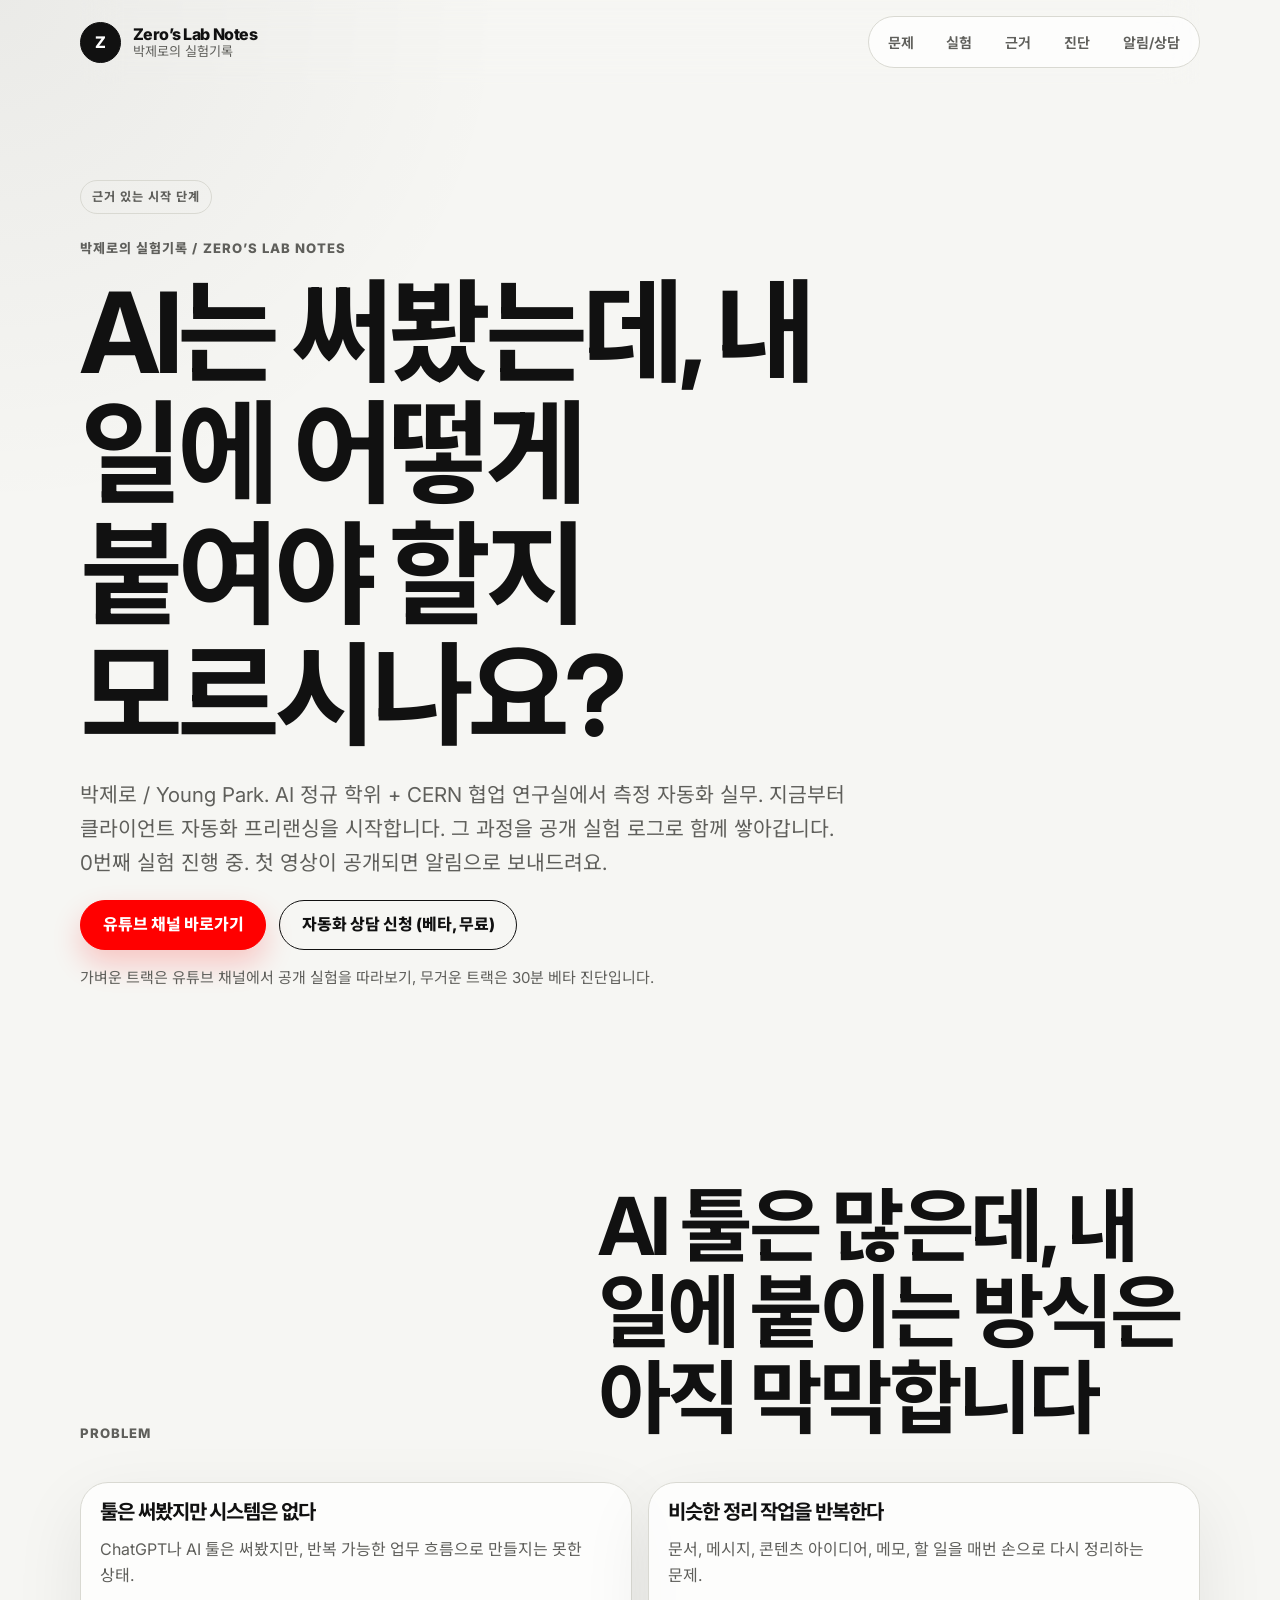
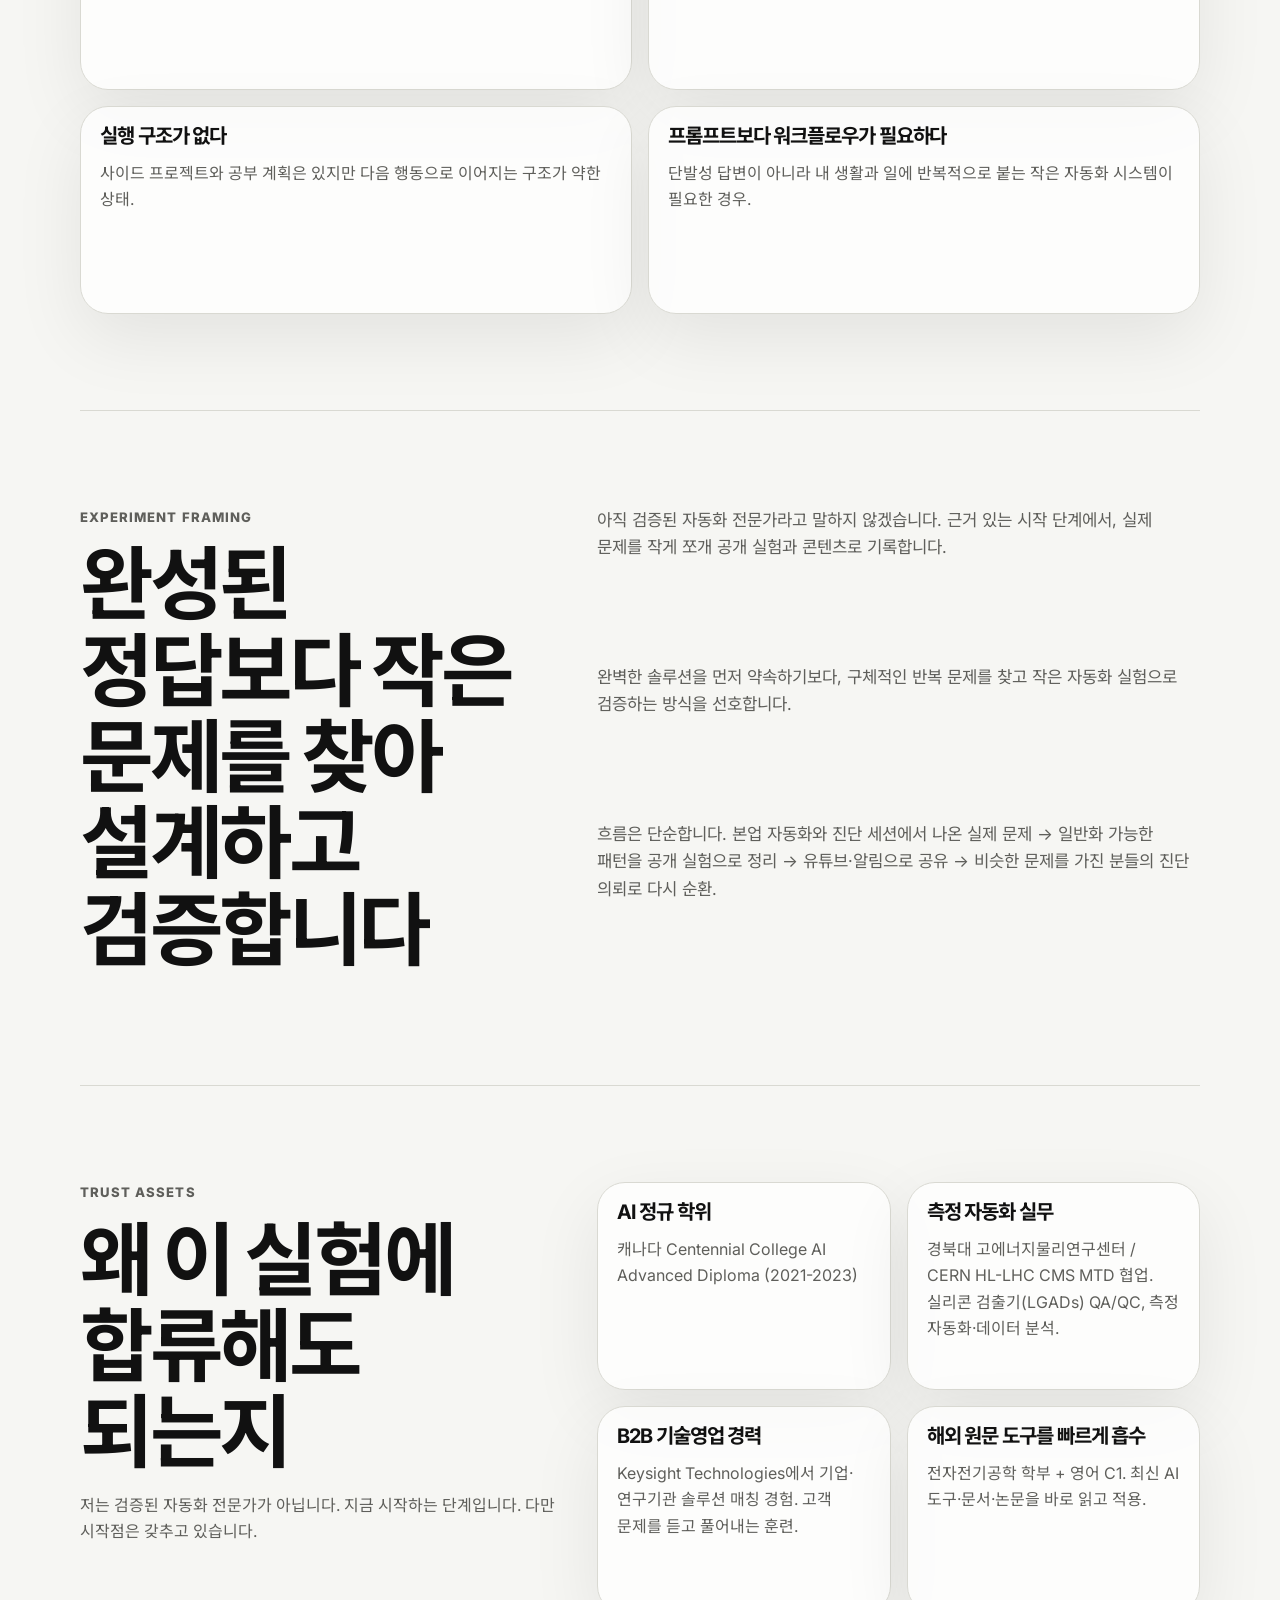
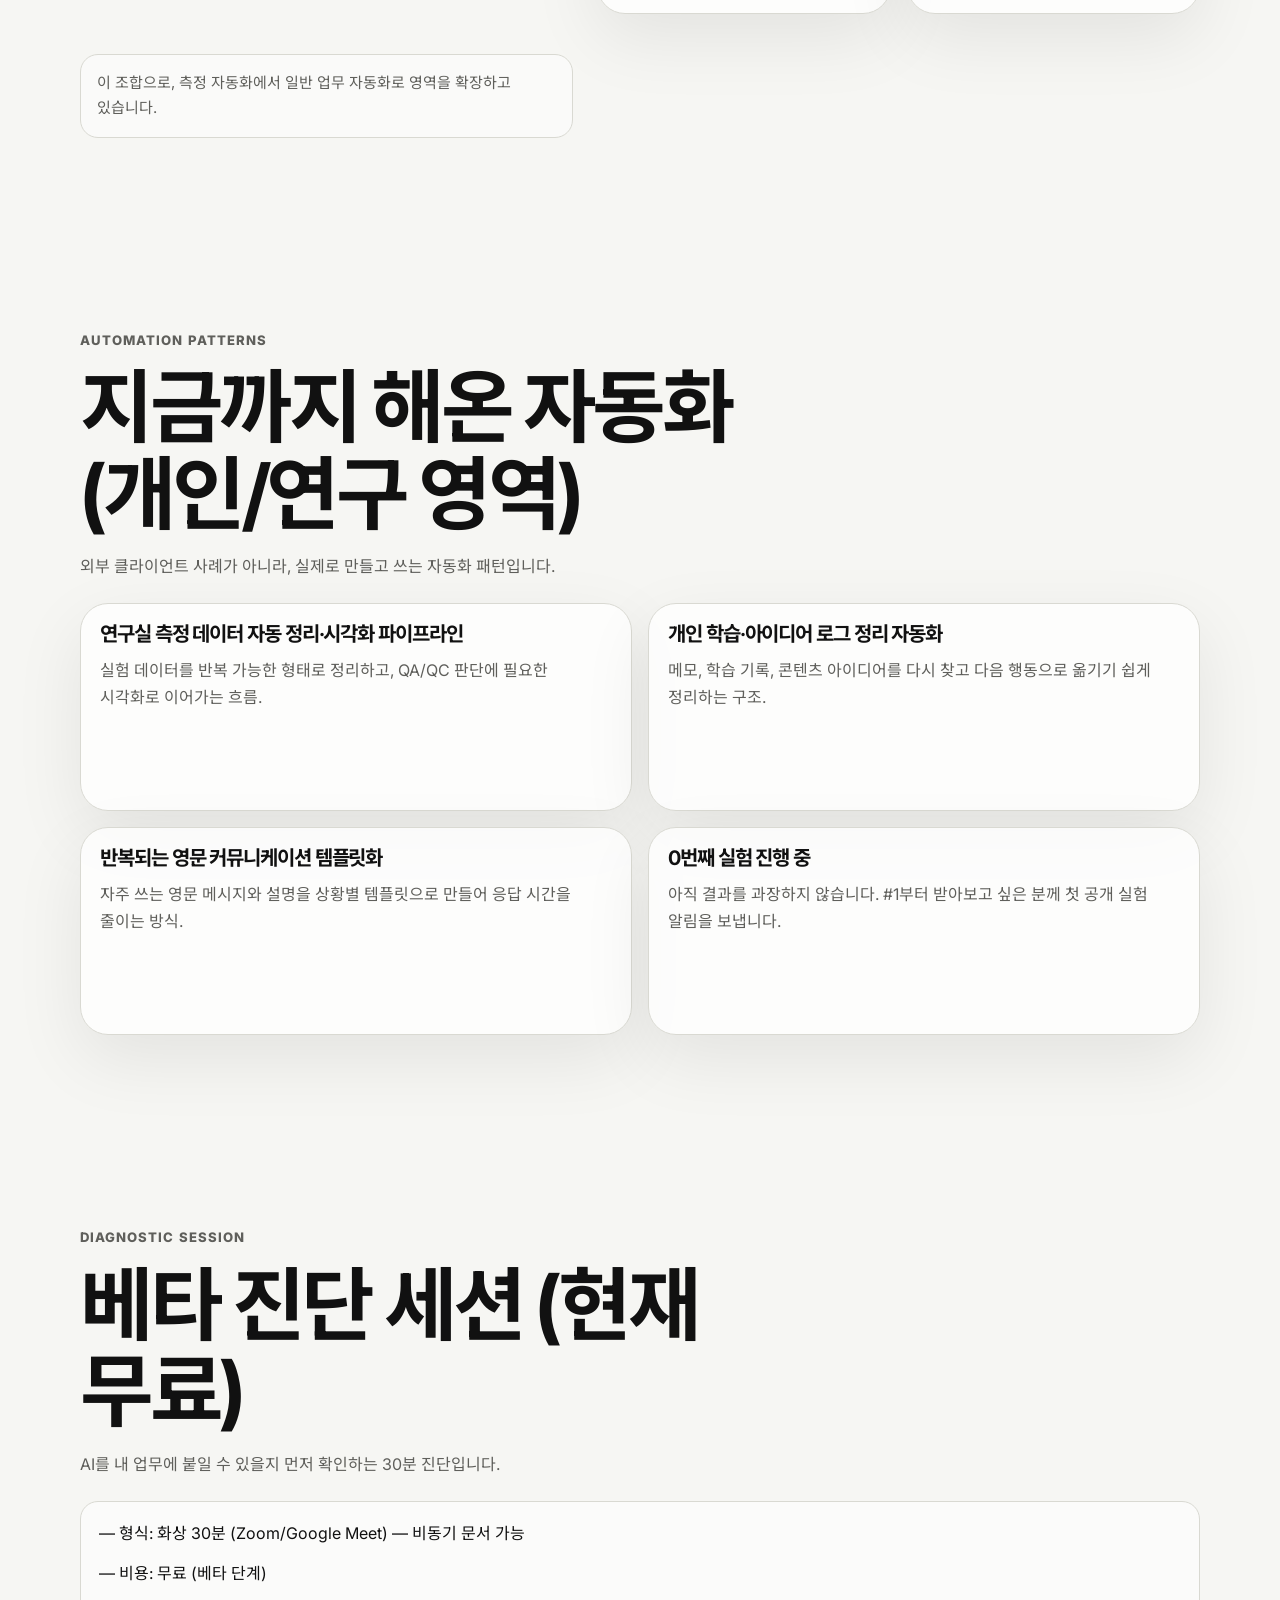
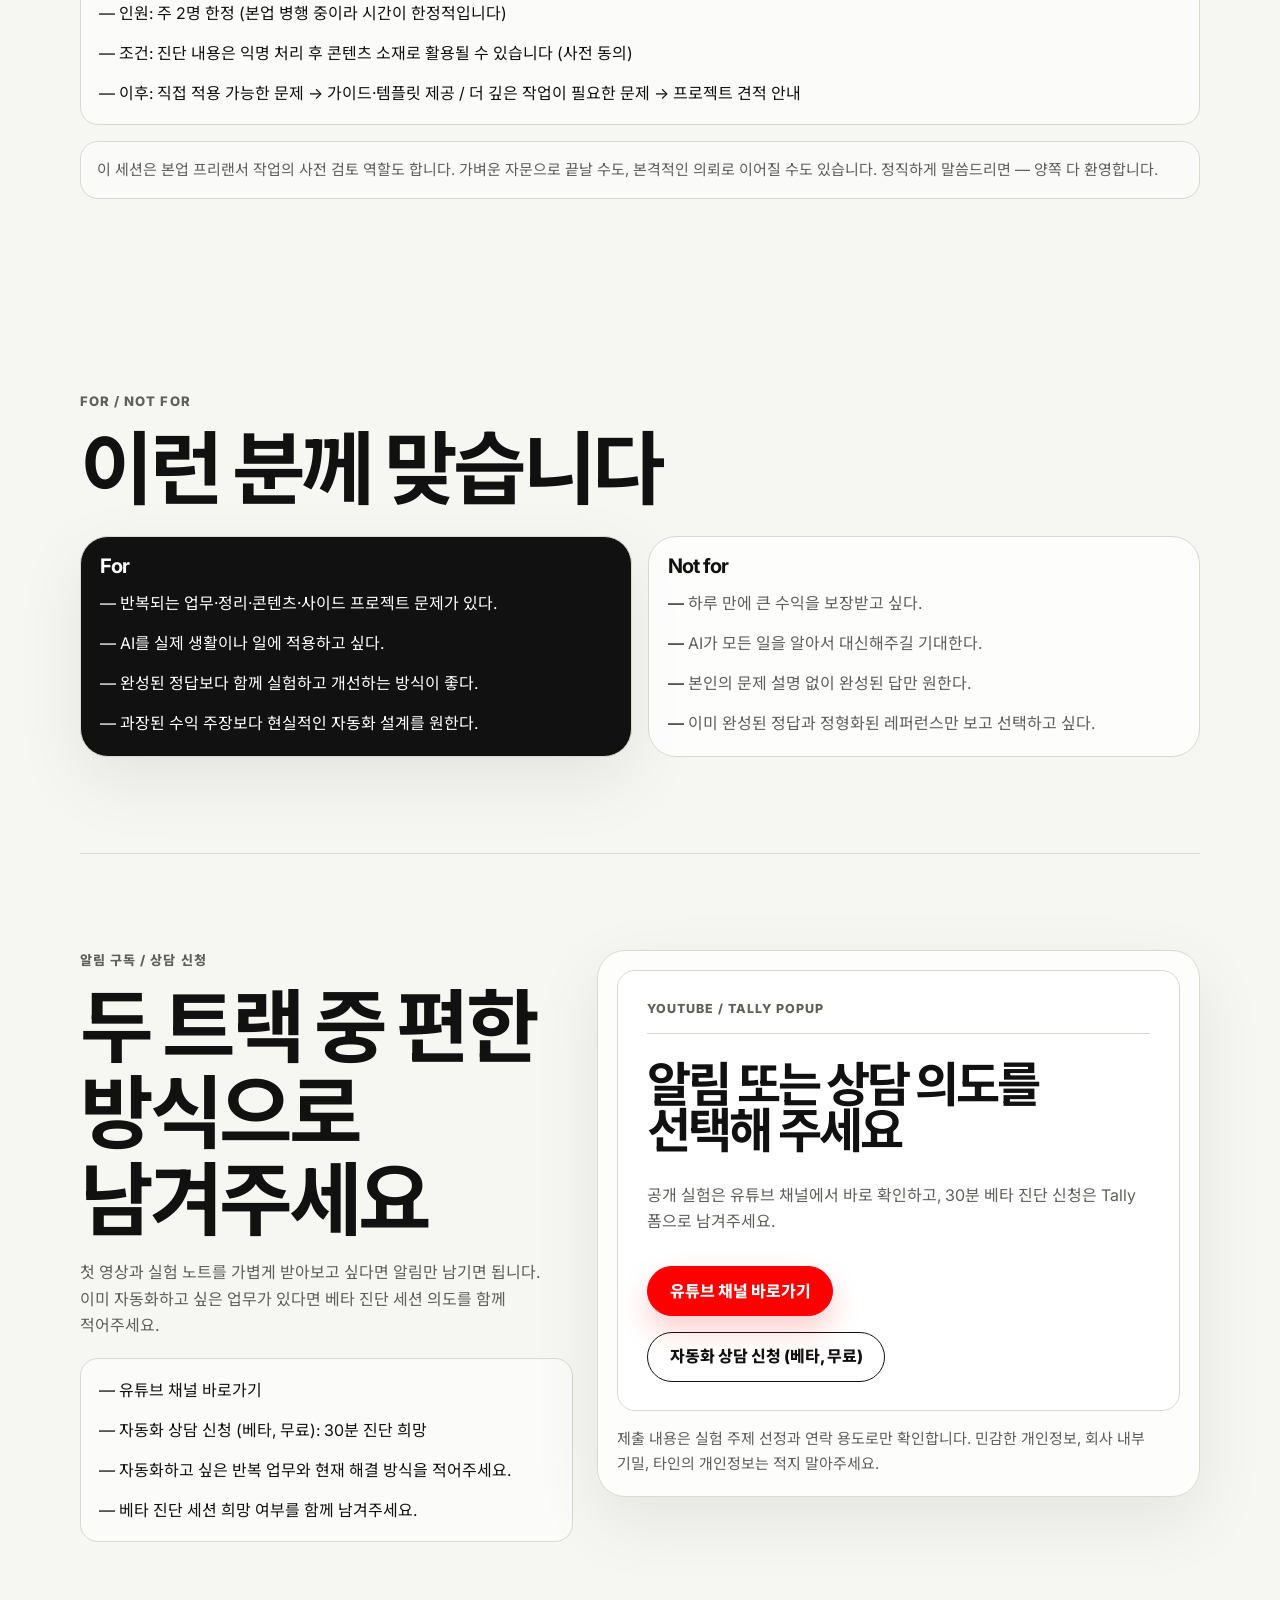
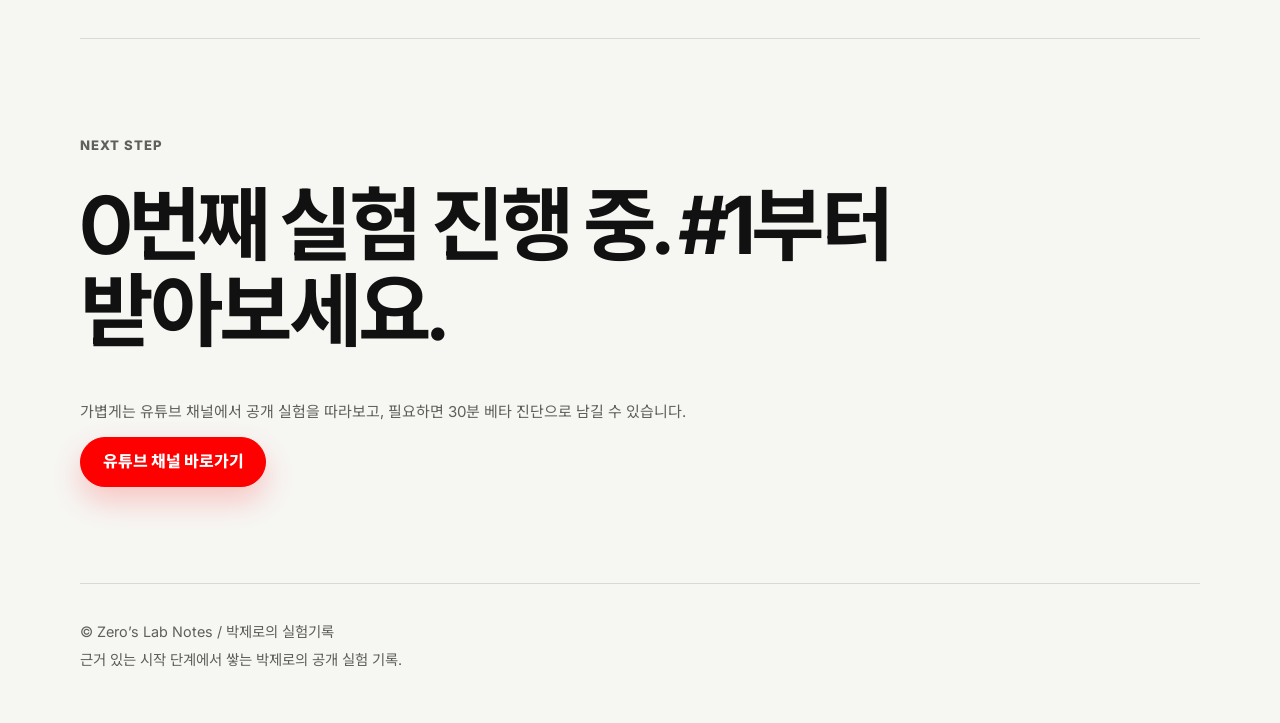
==== commit 5d8a2848: "fix: link lab CTA to YouTube channel" ====
--- a/site/index.html
+++ b/site/index.html
@@ -55,16 +55,13 @@
             </p>
             <div class="hero-actions" aria-label="주요 행동">
               <a
-                class="button button-primary"
-                href="#tally-open=GxYrgL&tally-overlay=1&tally-emoji-text=👋&tally-emoji-animation=wave"
-                data-tally-open="GxYrgL"
-                data-tally-overlay="1"
-                data-tally-emoji-text="👋"
-                data-tally-emoji-animation="wave"
+                class="button button-youtube"
+                href="https://www.youtube.com/@ParkZerosLabNotes"
+                target="_blank"
+                rel="noopener noreferrer"
                 data-analytics-event="cta_click"
-                data-analytics-label="hero_notification"
-                data-analytics-form-intent="tally_popup_notification"
-              >실험 알림 받기 (무료, 1분)</a>
+                data-analytics-label="hero_youtube_channel"
+              >유튜브 채널 바로가기</a>
               <a
                 class="button button-secondary"
                 href="#tally-open=GxYrgL&tally-overlay=1&tally-emoji-text=👋&tally-emoji-animation=wave"
@@ -78,7 +75,7 @@
               >자동화 상담 신청 (베타, 무료)</a>
             </div>
             <p class="support-line">
-              가벼운 트랙은 첫 영상·실험 노트 알림, 무거운 트랙은 30분 베타 진단입니다.
+              가벼운 트랙은 유튜브 채널에서 공개 실험을 따라보기, 무거운 트랙은 30분 베타 진단입니다.
             </p>
           </div>
         </div>
@@ -231,7 +228,7 @@
             첫 영상과 실험 노트를 가볍게 받아보고 싶다면 알림만 남기면 됩니다. 이미 자동화하고 싶은 업무가 있다면 베타 진단 세션 의도를 함께 적어주세요.
           </p>
           <ul class="question-preview" aria-label="추천 질문 미리보기">
-            <li>실험 알림 받기 (무료, 1분)</li>
+            <li>유튜브 채널 바로가기</li>
             <li>자동화 상담 신청 (베타, 무료): 30분 진단 희망</li>
             <li>자동화하고 싶은 반복 업무와 현재 해결 방식을 적어주세요.</li>
             <li>베타 진단 세션 희망 여부를 함께 남겨주세요.</li>
@@ -240,22 +237,19 @@
 
         <div class="form-card tally-card" data-analytics-form="tally-popup">
           <div class="tally-invite">
-            <p class="card-topline">Tally Popup</p>
+            <p class="card-topline">YouTube / Tally Popup</p>
             <h3>알림 또는 상담 의도를 선택해 주세요</h3>
             <p>
-              현재는 하나의 폼으로 접수합니다. 가벼운 알림 구독인지, 30분 베타 진단 신청인지 첫 답변에 구분해 주세요.
+              공개 실험은 유튜브 채널에서 바로 확인하고, 30분 베타 진단 신청은 Tally 폼으로 남겨주세요.
             </p>
             <a
-              class="button button-primary"
-              href="#tally-open=GxYrgL&tally-overlay=1&tally-emoji-text=👋&tally-emoji-animation=wave"
-              data-tally-open="GxYrgL"
-              data-tally-overlay="1"
-              data-tally-emoji-text="👋"
-              data-tally-emoji-animation="wave"
+              class="button button-youtube"
+              href="https://www.youtube.com/@ParkZerosLabNotes"
+              target="_blank"
+              rel="noopener noreferrer"
               data-analytics-event="cta_click"
-              data-analytics-label="form_card_notification_or_consulting"
-              data-analytics-form-intent="tally_popup_notification_or_consulting"
-            >실험 알림 받기 (무료, 1분)</a>
+              data-analytics-label="form_card_youtube_channel"
+            >유튜브 채널 바로가기</a>
             <a
               class="button button-secondary"
               href="#tally-open=GxYrgL&tally-overlay=1&tally-emoji-text=👋&tally-emoji-animation=wave"
@@ -277,18 +271,15 @@
       <section class="section final-cta" aria-labelledby="final-cta-title">
         <p class="kicker">Next Step</p>
         <h2 id="final-cta-title">0번째 실험 진행 중. #1부터 받아보세요.</h2>
-        <p class="support-line">가볍게는 첫 영상·실험 노트 알림, 필요하면 30분 베타 진단으로 남길 수 있습니다.</p>
+        <p class="support-line">가볍게는 유튜브 채널에서 공개 실험을 따라보고, 필요하면 30분 베타 진단으로 남길 수 있습니다.</p>
         <a
-          class="button button-primary"
-          href="#tally-open=GxYrgL&tally-overlay=1&tally-emoji-text=👋&tally-emoji-animation=wave"
-          data-tally-open="GxYrgL"
-          data-tally-overlay="1"
-          data-tally-emoji-text="👋"
-          data-tally-emoji-animation="wave"
+          class="button button-youtube"
+          href="https://www.youtube.com/@ParkZerosLabNotes"
+          target="_blank"
+          rel="noopener noreferrer"
           data-analytics-event="cta_click"
-          data-analytics-label="final_notification"
-          data-analytics-form-intent="tally_popup_final_notification"
-        >실험 알림 받기 (무료, 1분)</a>
+          data-analytics-label="final_youtube_channel"
+        >유튜브 채널 바로가기</a>
       </section>
     </main>
 
--- a/site/styles.css
+++ b/site/styles.css
@@ -237,6 +237,20 @@
   color: var(--ink);
 }
 
+.button-youtube {
+  border-color: #ff0000;
+  background: #ff0000;
+  color: #ffffff;
+  box-shadow: 0 14px 30px rgba(255, 0, 0, 0.2);
+}
+
+.button-youtube:hover,
+.button-youtube:focus-visible {
+  border-color: #cc0000;
+  background: #cc0000;
+  color: #ffffff;
+}
+
 .button-full {
   width: 100%;
 }
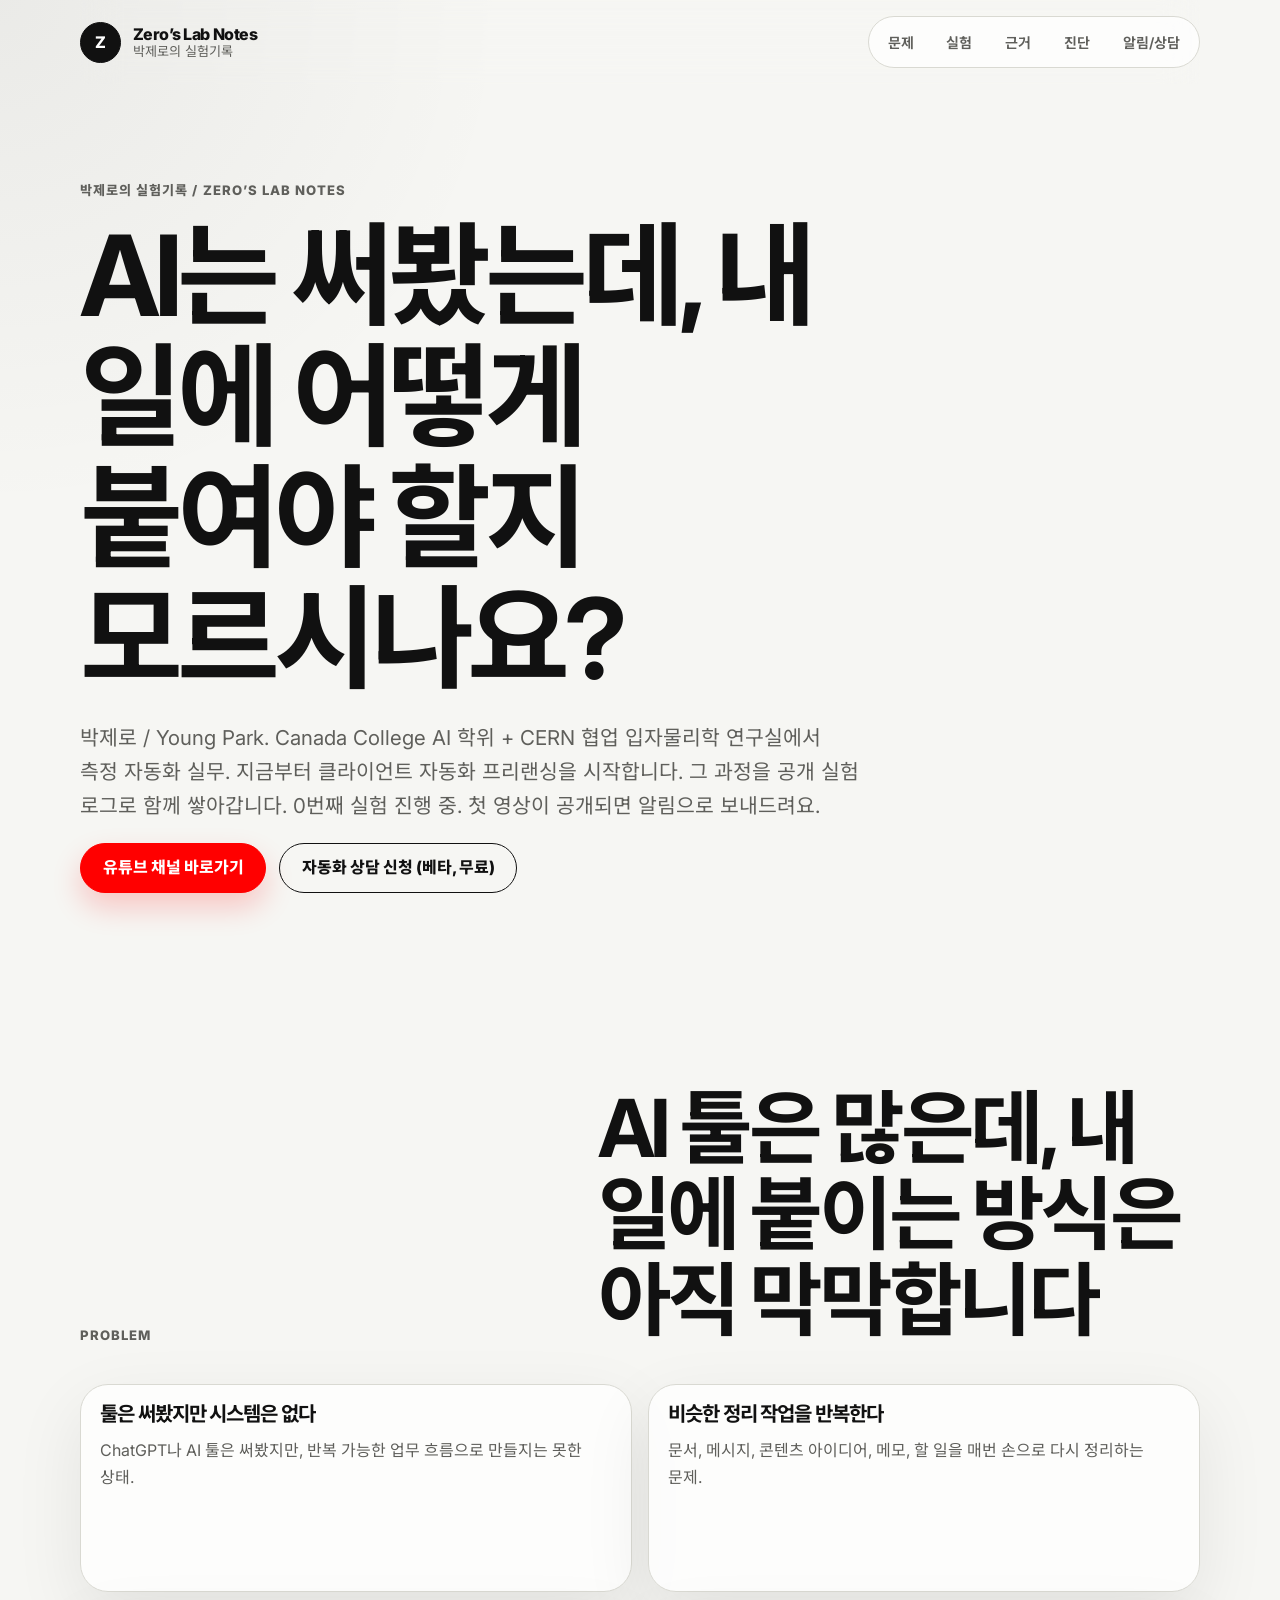
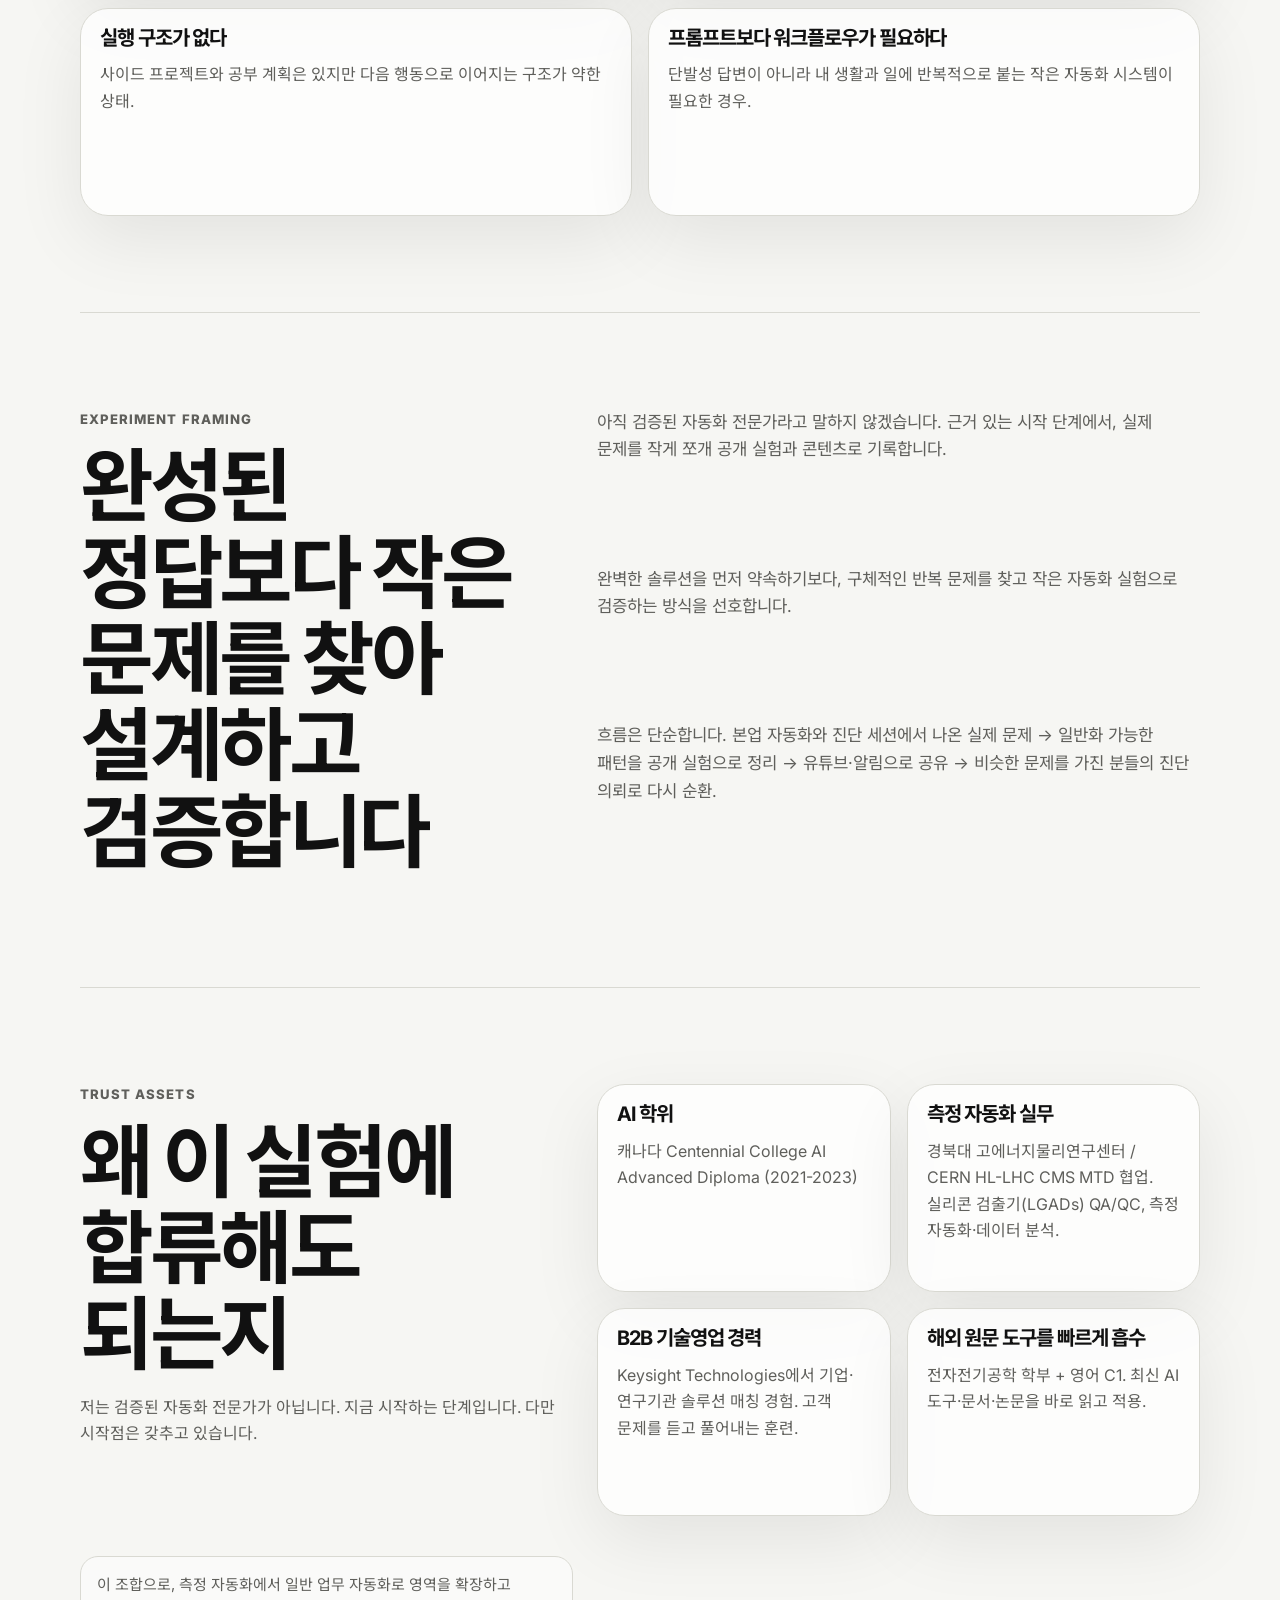
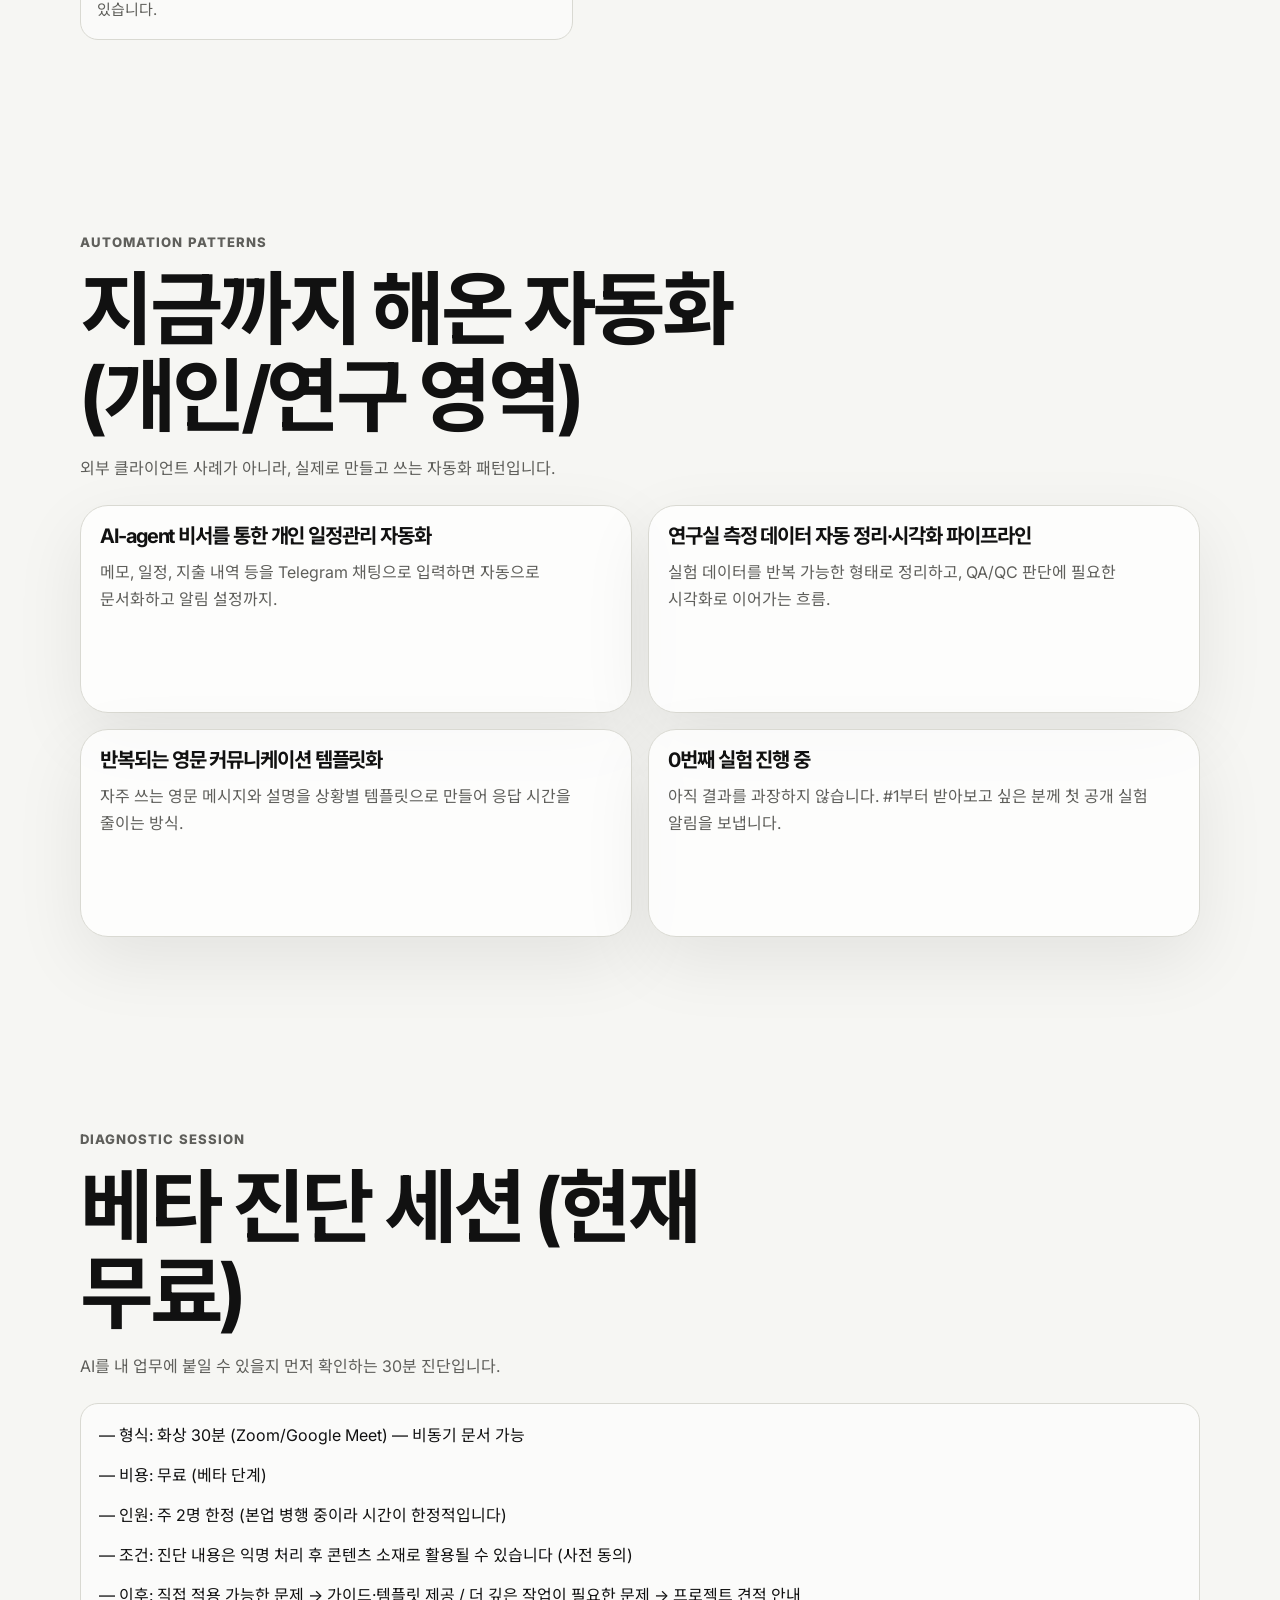
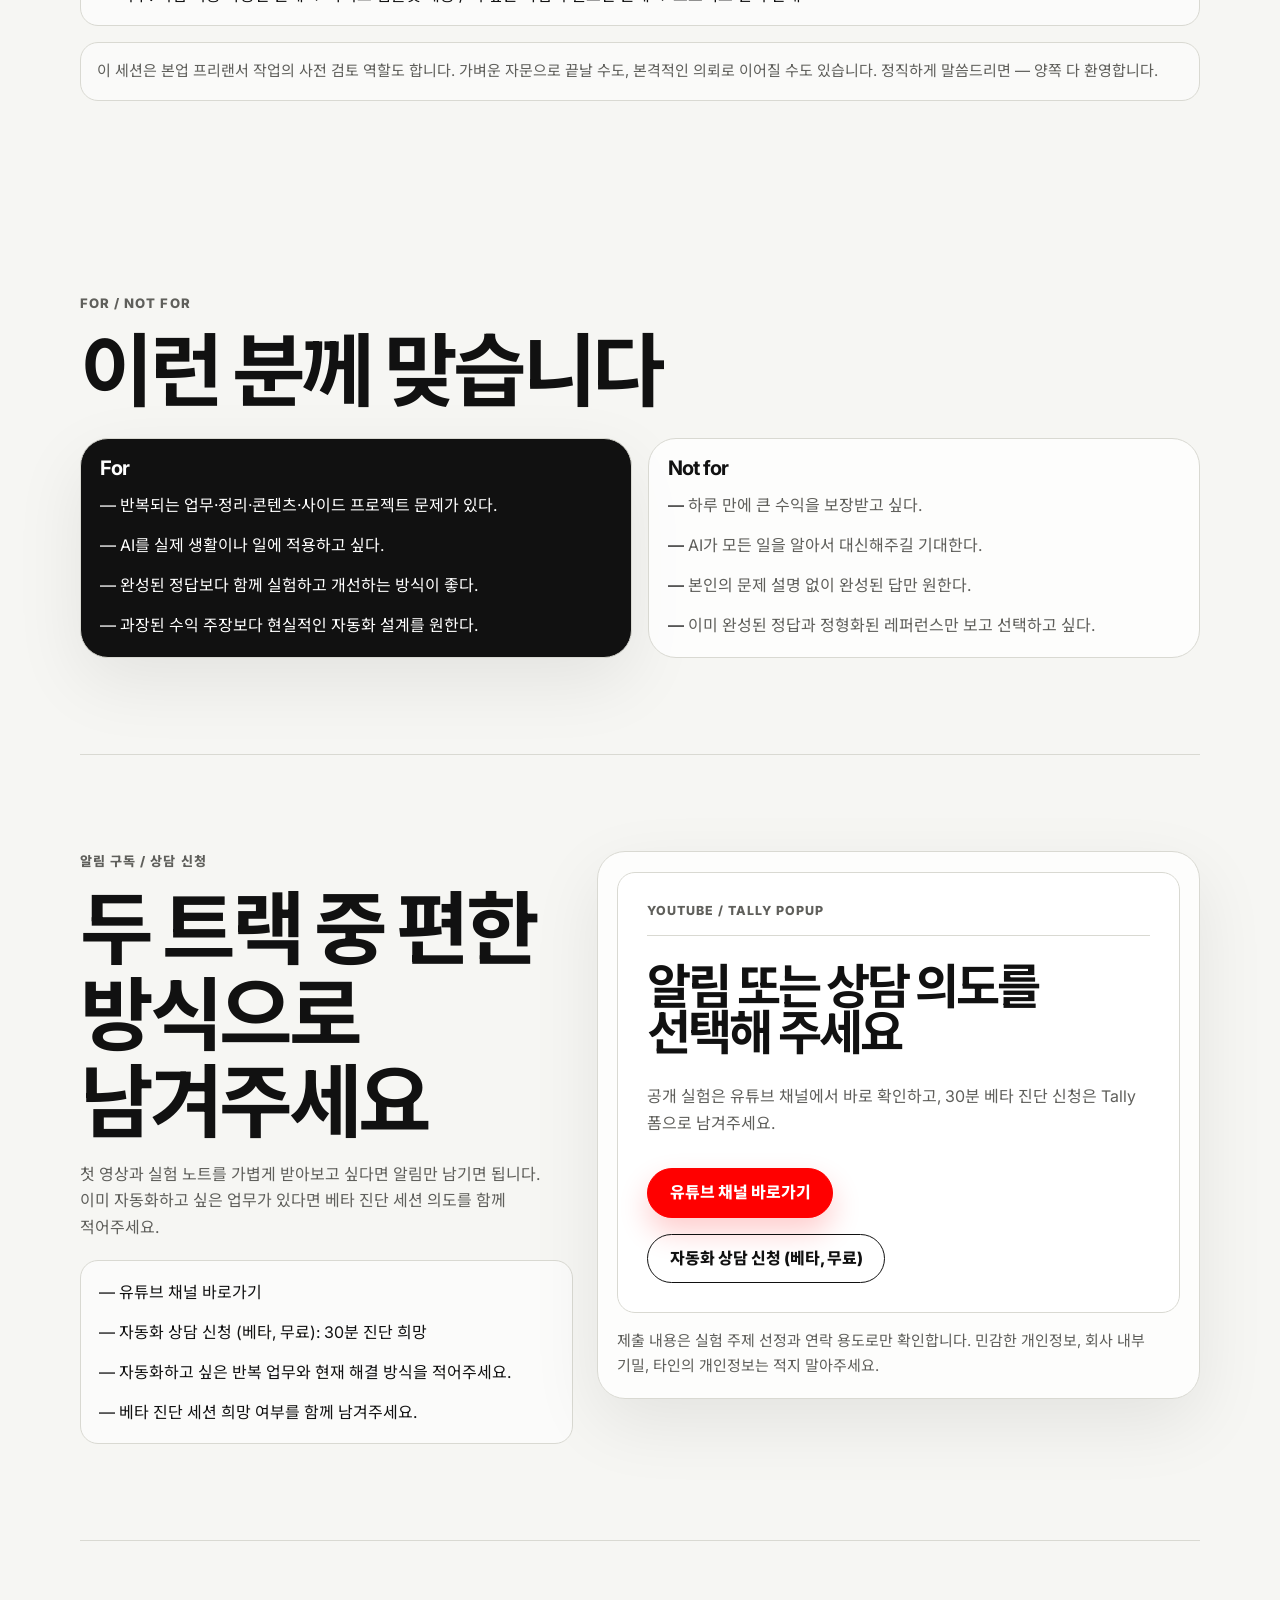
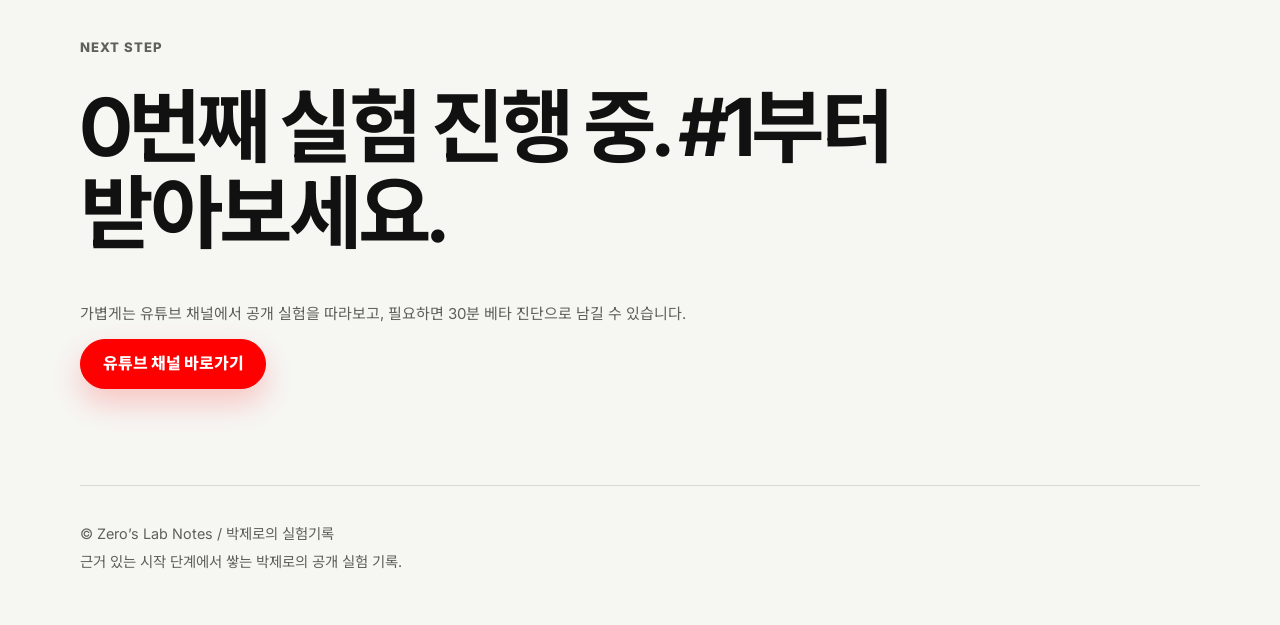
==== commit 7b42a64c: "Refactor hero section and update automation examples Removed unnecessary eyebrow text and adjusted d" ====
--- a/site/index.html
+++ b/site/index.html
@@ -45,13 +45,12 @@
 
     <main id="top">
       <section class="hero section" aria-labelledby="hero-title">
-        <div class="eyebrow">근거 있는 시작 단계</div>
         <div class="hero-grid">
           <div class="hero-copy">
             <p class="kicker">박제로의 실험기록 / Zero’s Lab Notes</p>
             <h1 id="hero-title">AI는 써봤는데, 내 일에 어떻게 붙여야 할지 모르시나요?</h1>
             <p class="hero-lead">
-              박제로 / Young Park. AI 정규 학위 + CERN 협업 연구실에서 측정 자동화 실무. 지금부터 클라이언트 자동화 프리랜싱을 시작합니다. 그 과정을 공개 실험 로그로 함께 쌓아갑니다. 0번째 실험 진행 중. 첫 영상이 공개되면 알림으로 보내드려요.
+              박제로 / Young Park. Canada College AI 학위 + CERN 협업 입자물리학 연구실에서 측정 자동화 실무. 지금부터 클라이언트 자동화 프리랜싱을 시작합니다. 그 과정을 공개 실험 로그로 함께 쌓아갑니다. 0번째 실험 진행 중. 첫 영상이 공개되면 알림으로 보내드려요.
             </p>
             <div class="hero-actions" aria-label="주요 행동">
               <a
@@ -73,11 +72,6 @@
                 data-analytics-label="hero_consulting"
                 data-analytics-form-intent="tally_popup_consulting"
               >자동화 상담 신청 (베타, 무료)</a>
-            </div>
-            <p class="support-line">
-              가벼운 트랙은 유튜브 채널에서 공개 실험을 따라보기, 무거운 트랙은 30분 베타 진단입니다.
-            </p>
-          </div>
         </div>
       </section>
 
@@ -132,7 +126,7 @@
         </div>
         <div class="soft-grid">
           <article class="soft-card">
-            <h3>AI 정규 학위</h3>
+            <h3>AI 학위</h3>
             <p>캐나다 Centennial College AI Advanced Diploma (2021-2023)</p>
           </article>
           <article class="soft-card">
@@ -159,13 +153,14 @@
         </div>
         <div class="soft-grid">
           <article class="soft-card">
+            <h3>AI-agent 비서를 통한 개인 일정관리 자동화</h3>
+            <p>메모, 일정, 지출 내역 등을 Telegram 채팅으로 입력하면 자동으로 문서화하고 알림 설정까지.</p>
+          </article>
+          <article class="soft-card">
             <h3>연구실 측정 데이터 자동 정리·시각화 파이프라인</h3>
             <p>실험 데이터를 반복 가능한 형태로 정리하고, QA/QC 판단에 필요한 시각화로 이어가는 흐름.</p>
           </article>
-          <article class="soft-card">
-            <h3>개인 학습·아이디어 로그 정리 자동화</h3>
-            <p>메모, 학습 기록, 콘텐츠 아이디어를 다시 찾고 다음 행동으로 옮기기 쉽게 정리하는 구조.</p>
-          </article>
+          
           <article class="soft-card">
             <h3>반복되는 영문 커뮤니케이션 템플릿화</h3>
             <p>자주 쓰는 영문 메시지와 설명을 상황별 템플릿으로 만들어 응답 시간을 줄이는 방식.</p>
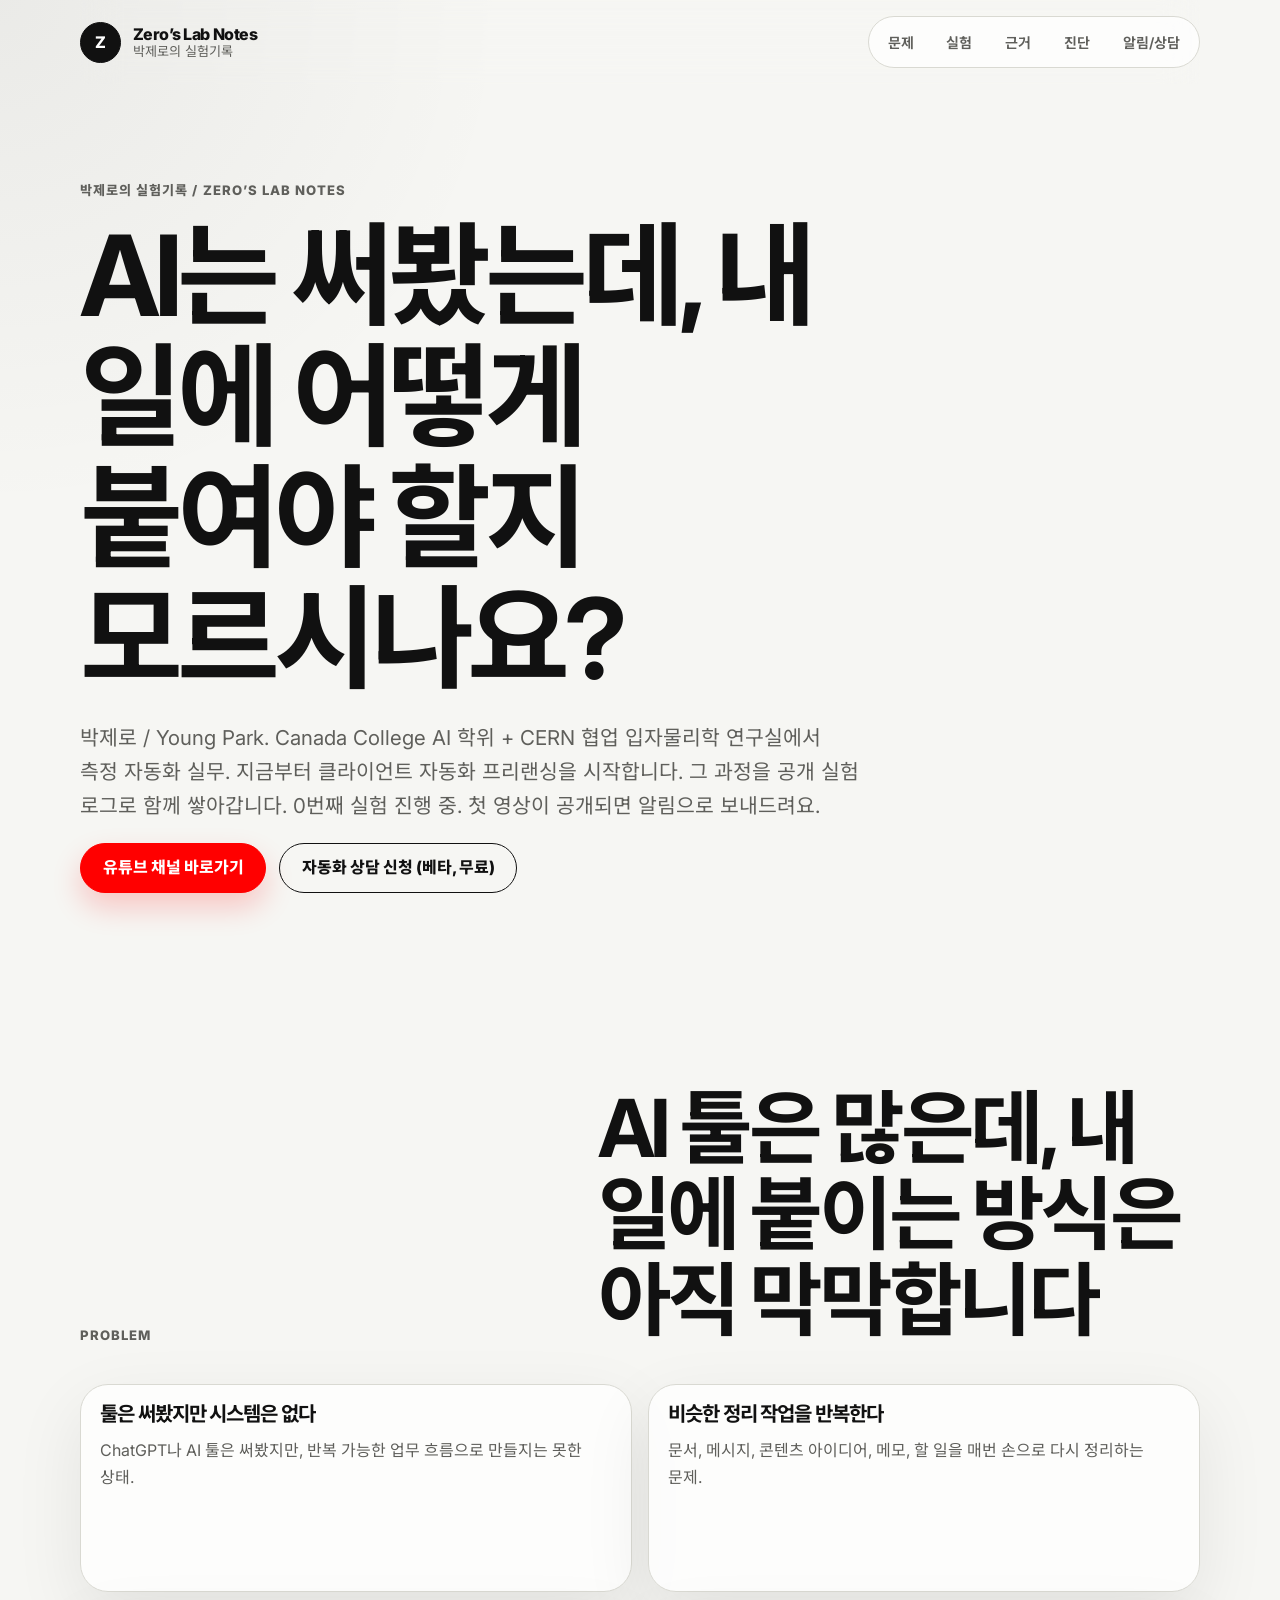
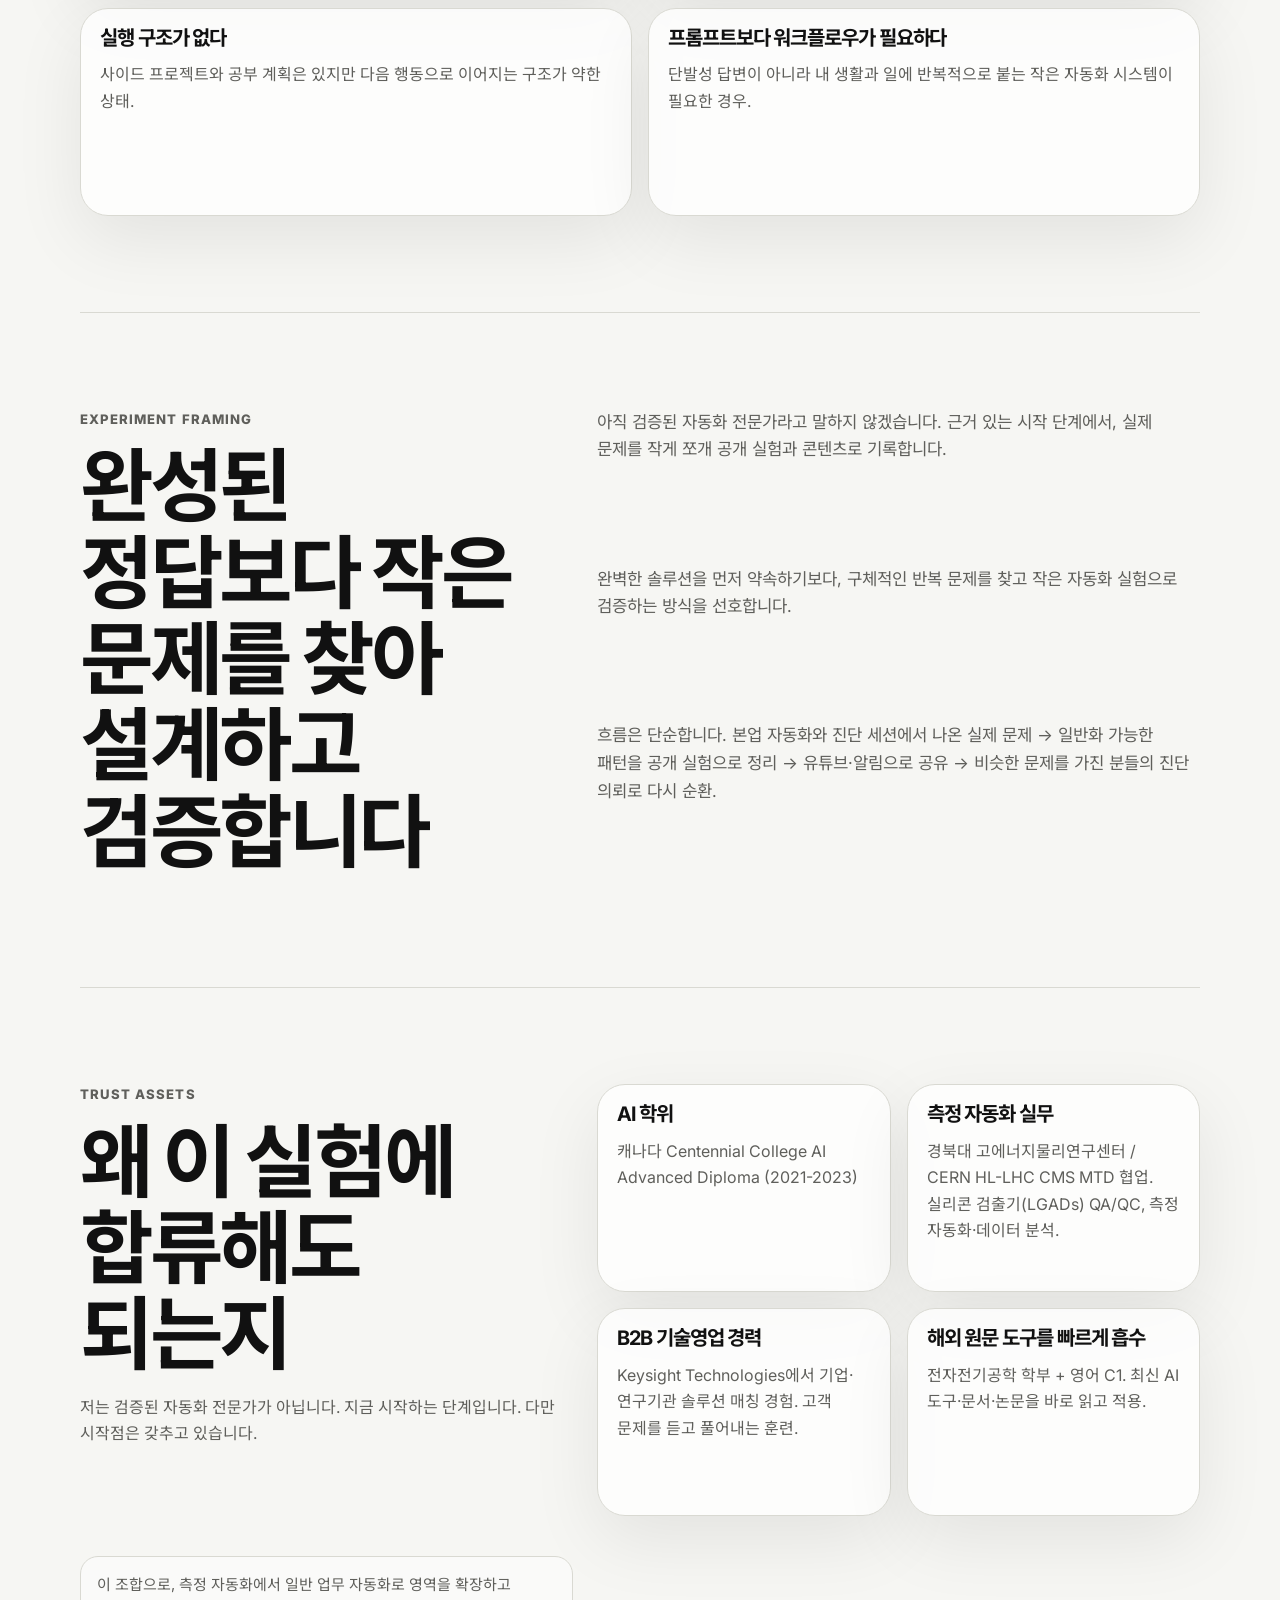
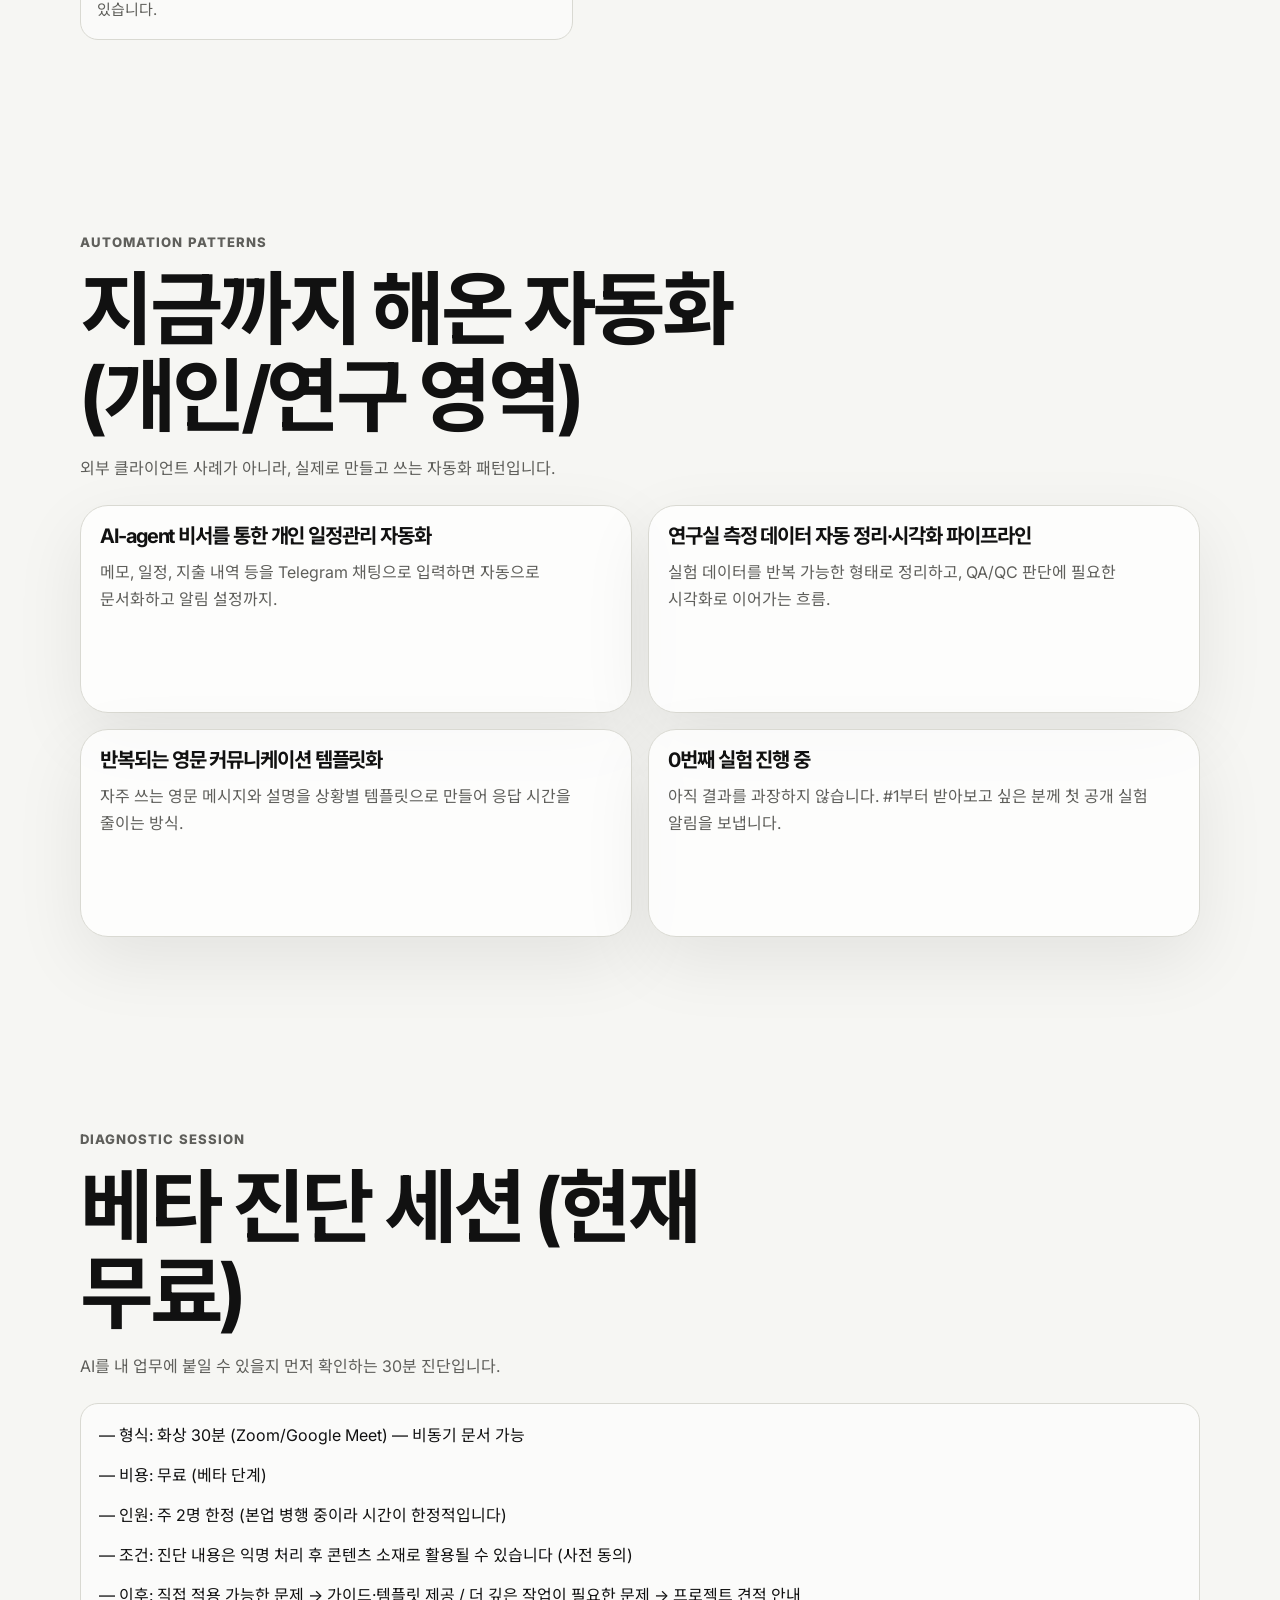
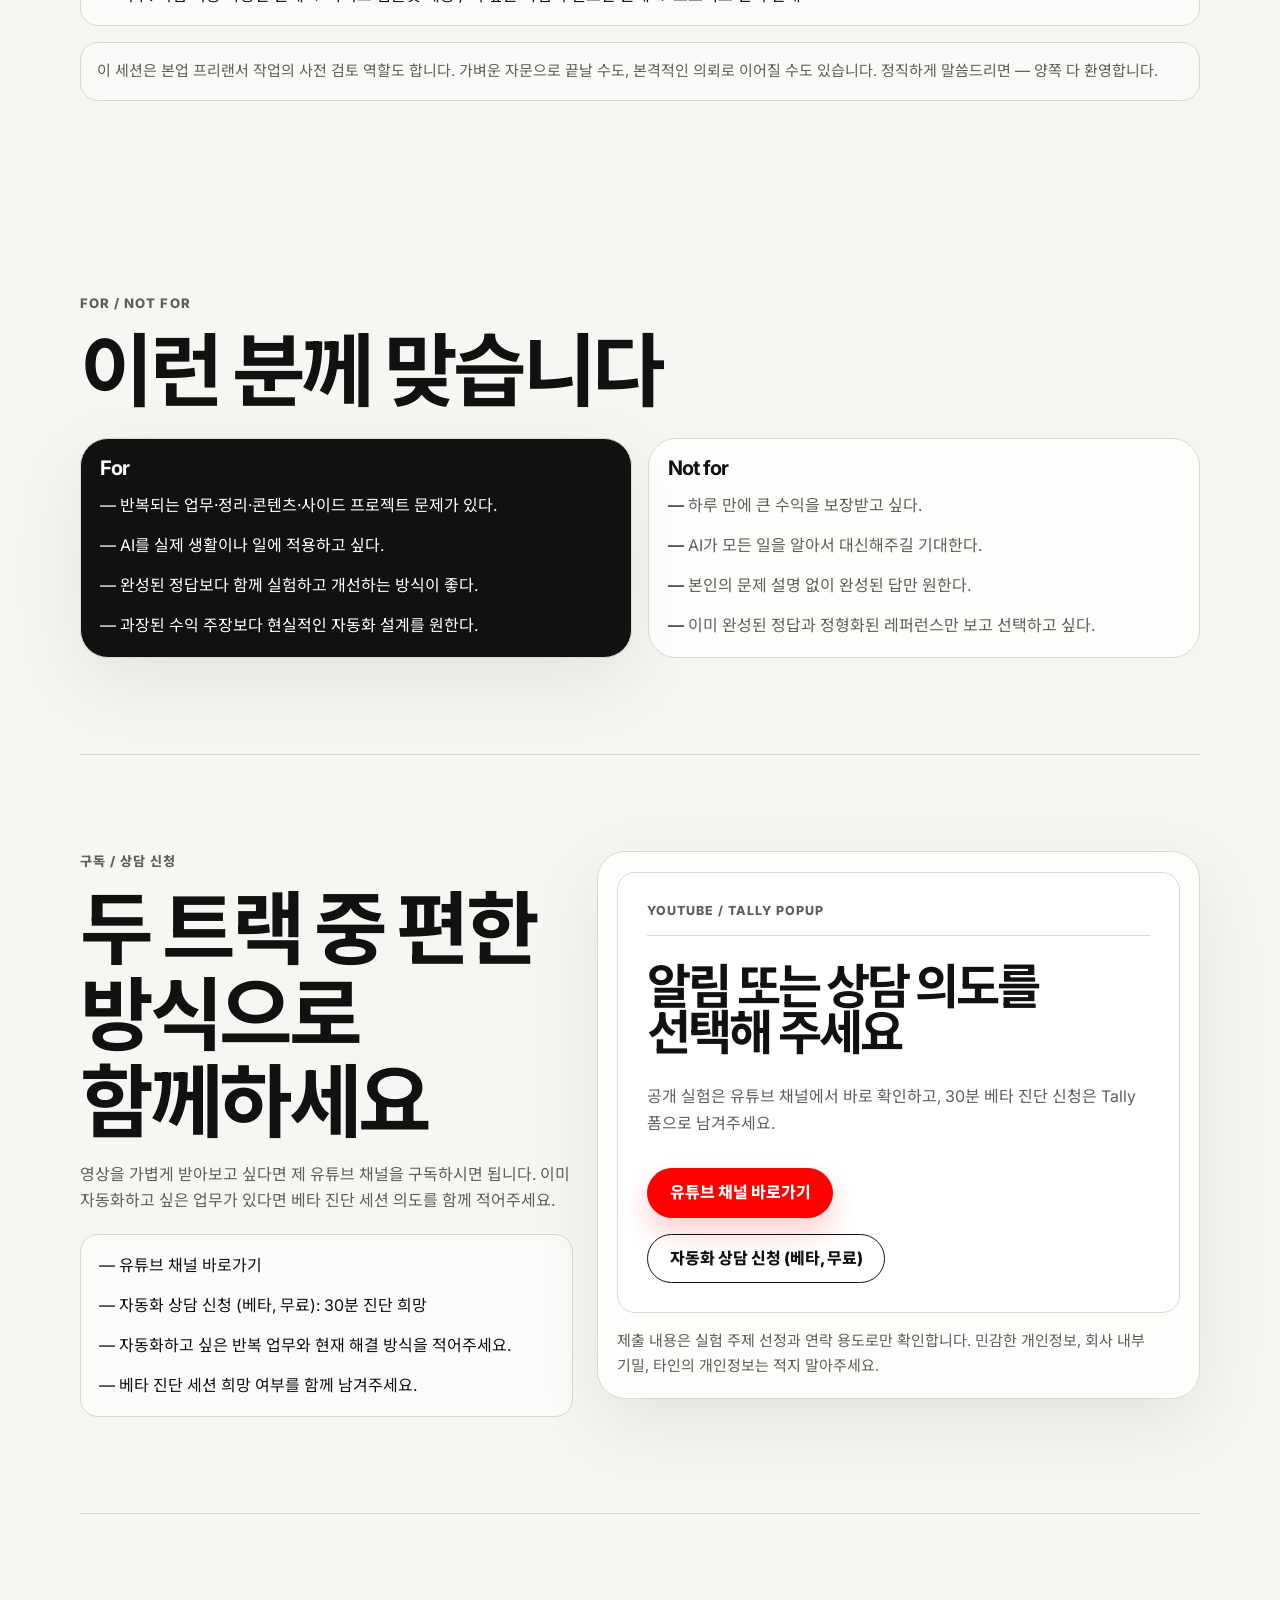
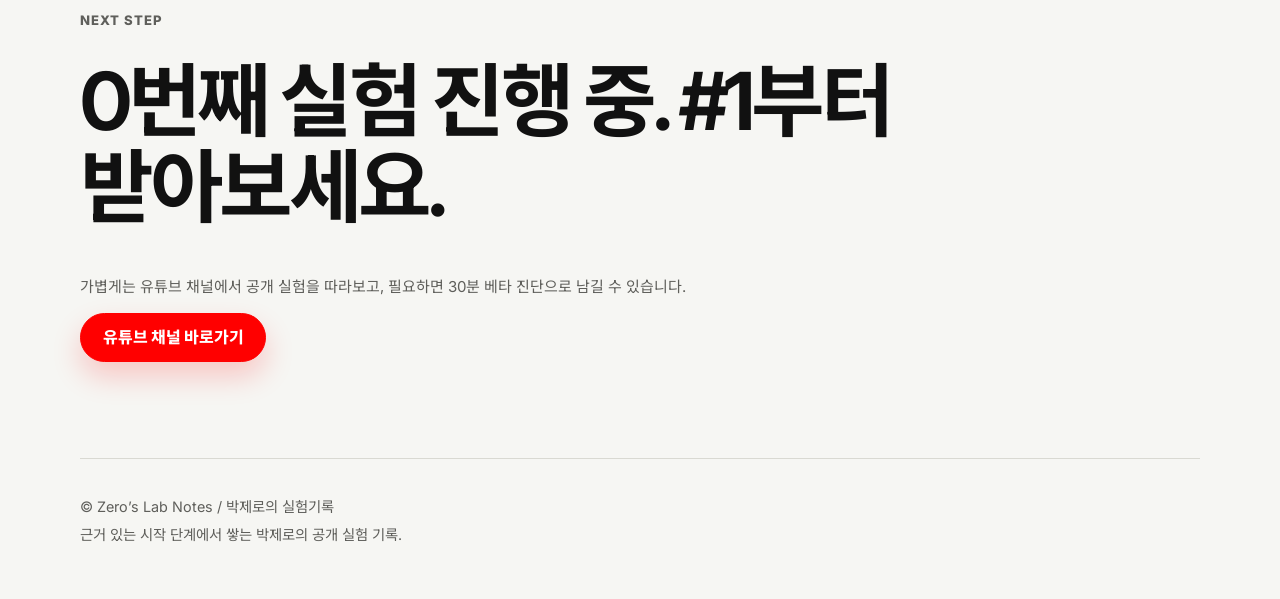
==== commit 3dfca184: "Update form text and headings in index.html" ====
--- a/site/index.html
+++ b/site/index.html
@@ -217,10 +217,10 @@
 
       <section class="section form-section" id="signal-form" aria-labelledby="form-title">
         <div class="form-copy">
-          <p class="kicker">알림 구독 / 상담 신청</p>
-          <h2 id="form-title">두 트랙 중 편한 방식으로 남겨주세요</h2>
-          <p>
-            첫 영상과 실험 노트를 가볍게 받아보고 싶다면 알림만 남기면 됩니다. 이미 자동화하고 싶은 업무가 있다면 베타 진단 세션 의도를 함께 적어주세요.
+          <p class="kicker"> 구독 / 상담 신청</p>
+          <h2 id="form-title">두 트랙 중 편한 방식으로 함께하세요</h2>
+          <p>
+            영상을 가볍게 받아보고 싶다면 제 유튜브 채널을 구독하시면 됩니다. 이미 자동화하고 싶은 업무가 있다면 베타 진단 세션 의도를 함께 적어주세요.
           </p>
           <ul class="question-preview" aria-label="추천 질문 미리보기">
             <li>유튜브 채널 바로가기</li>
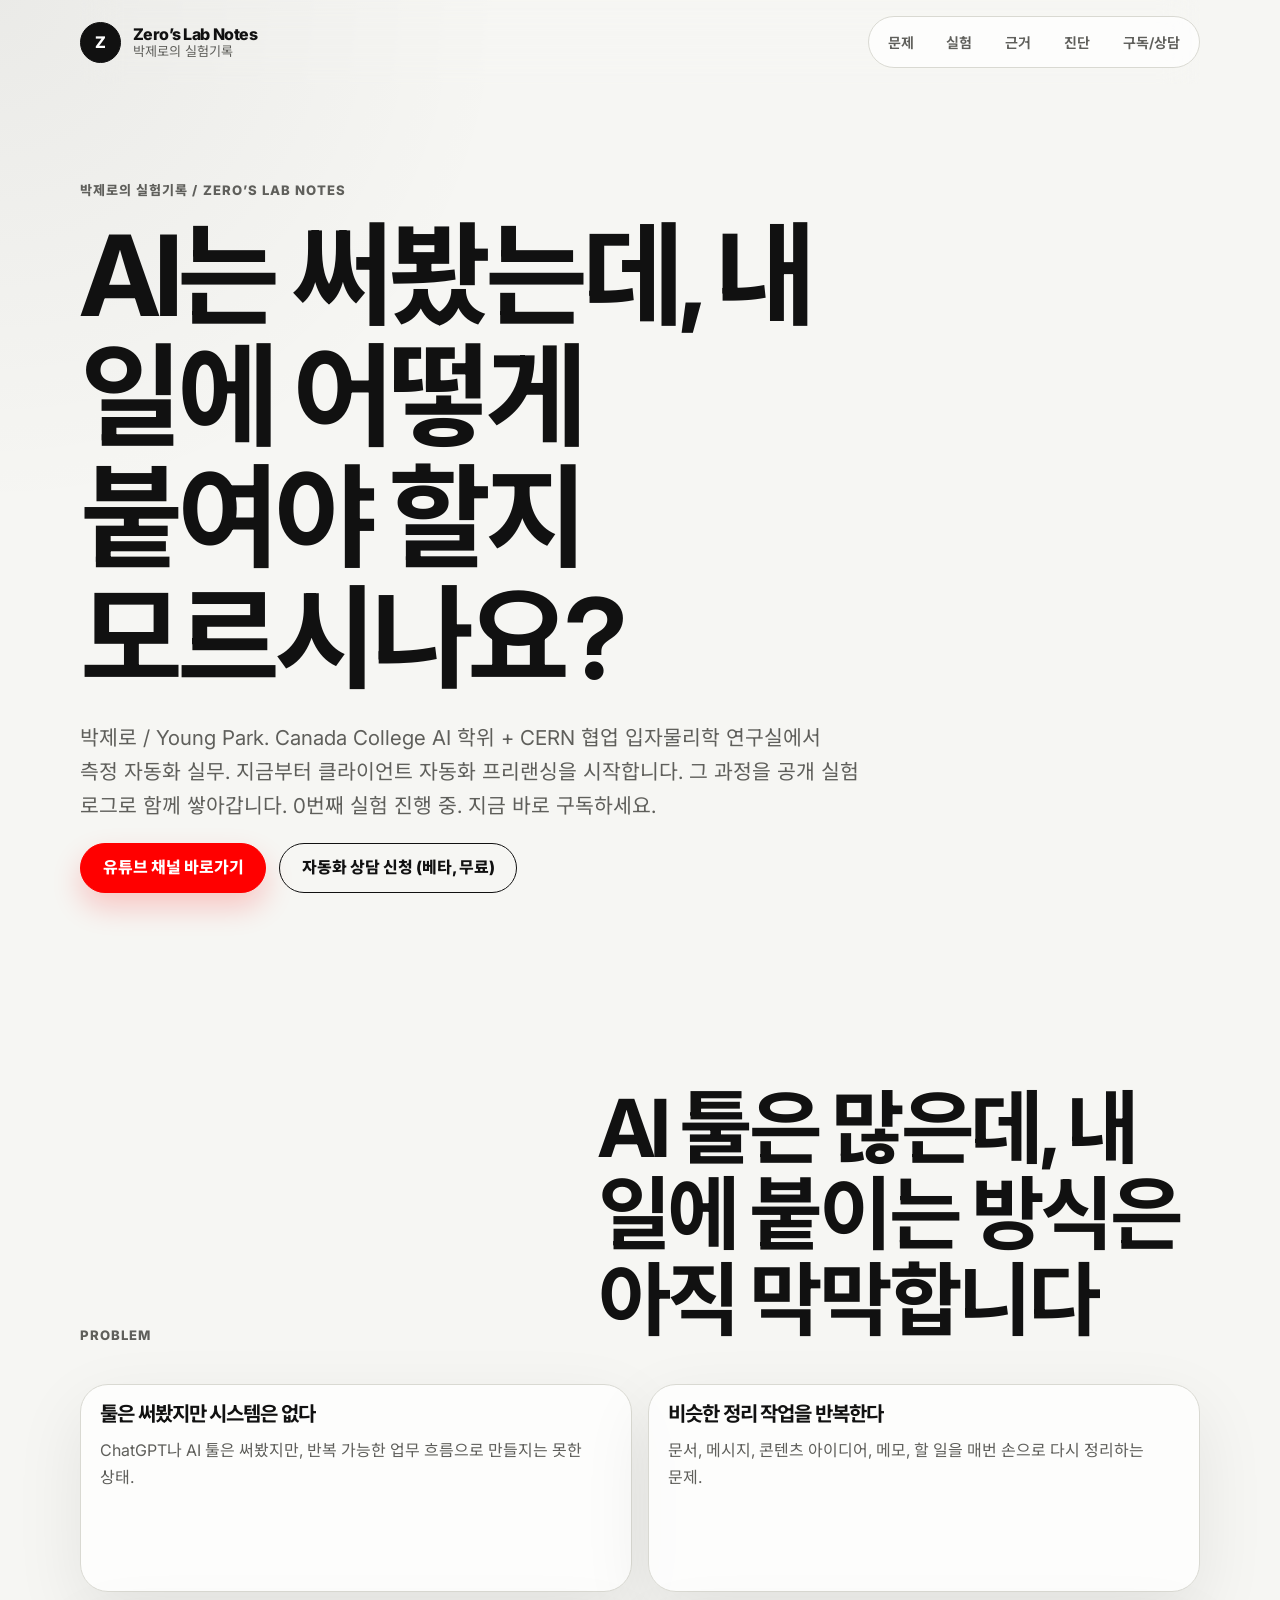
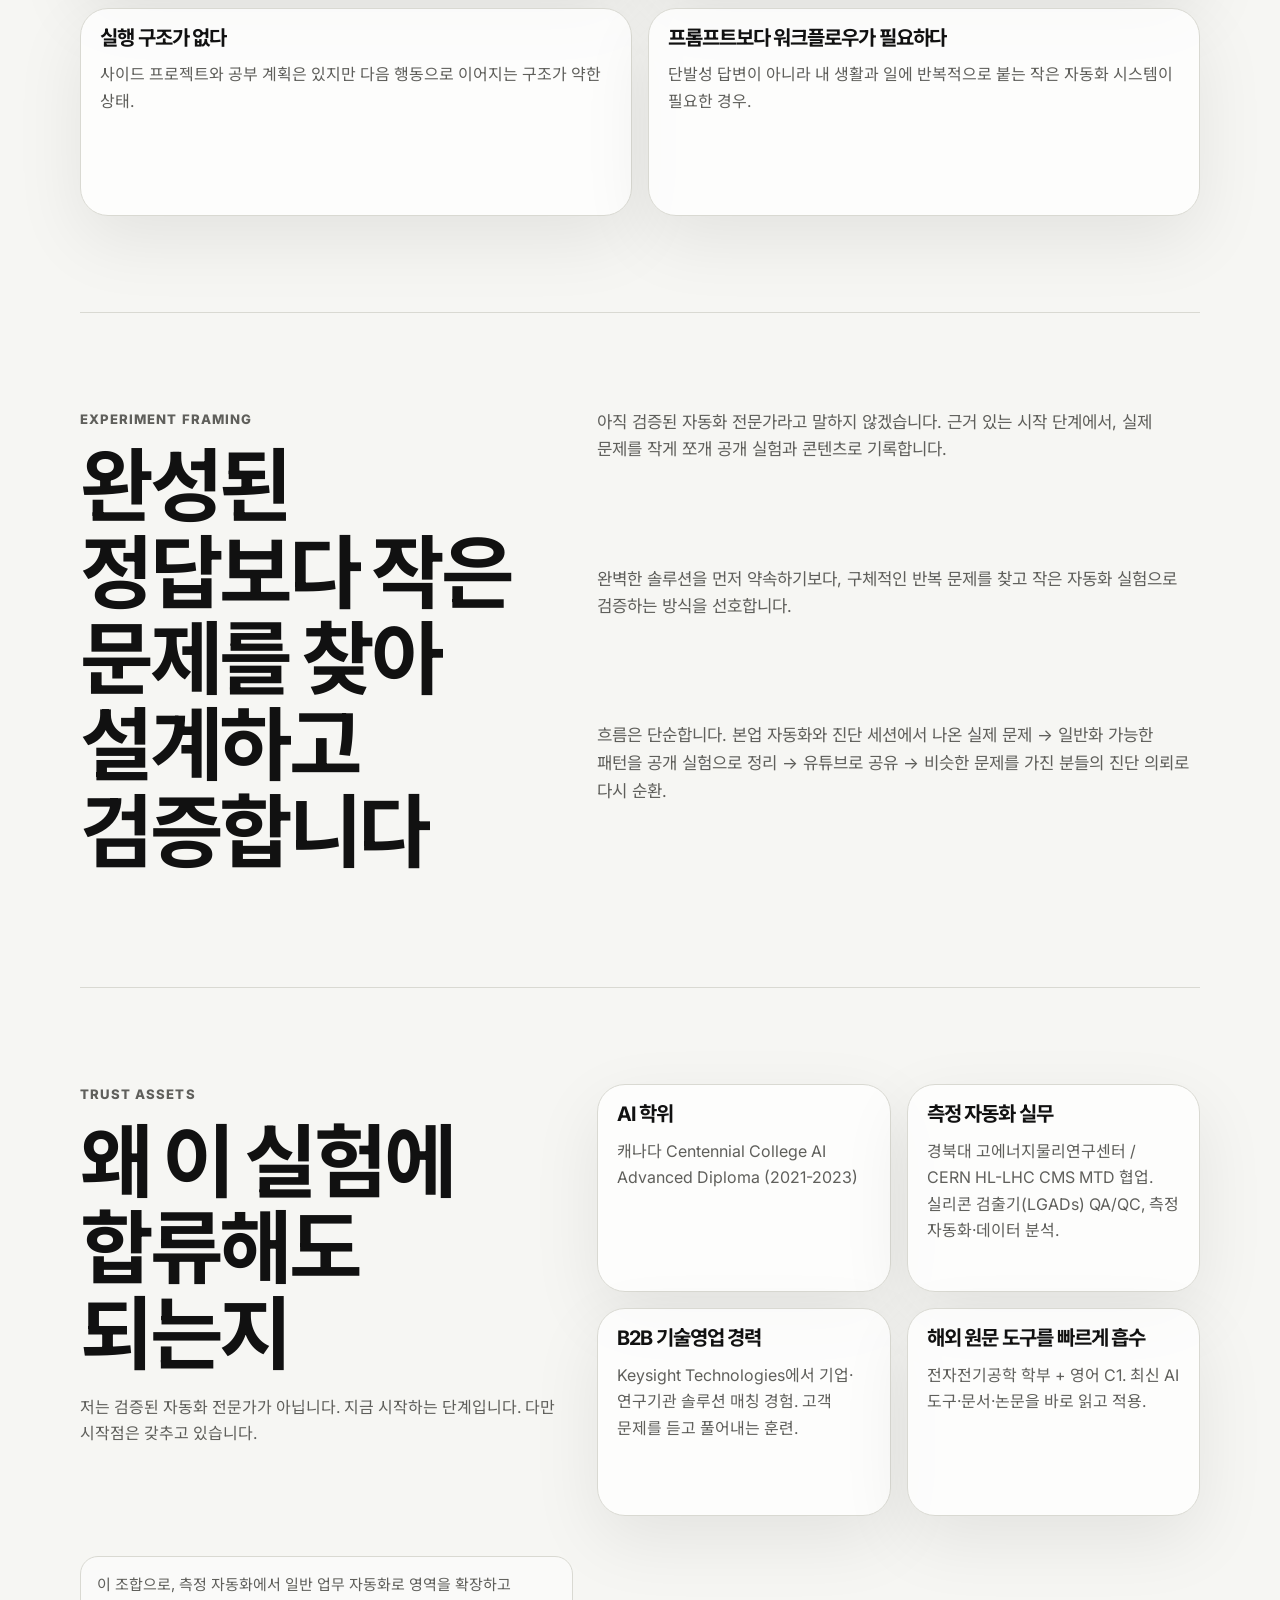
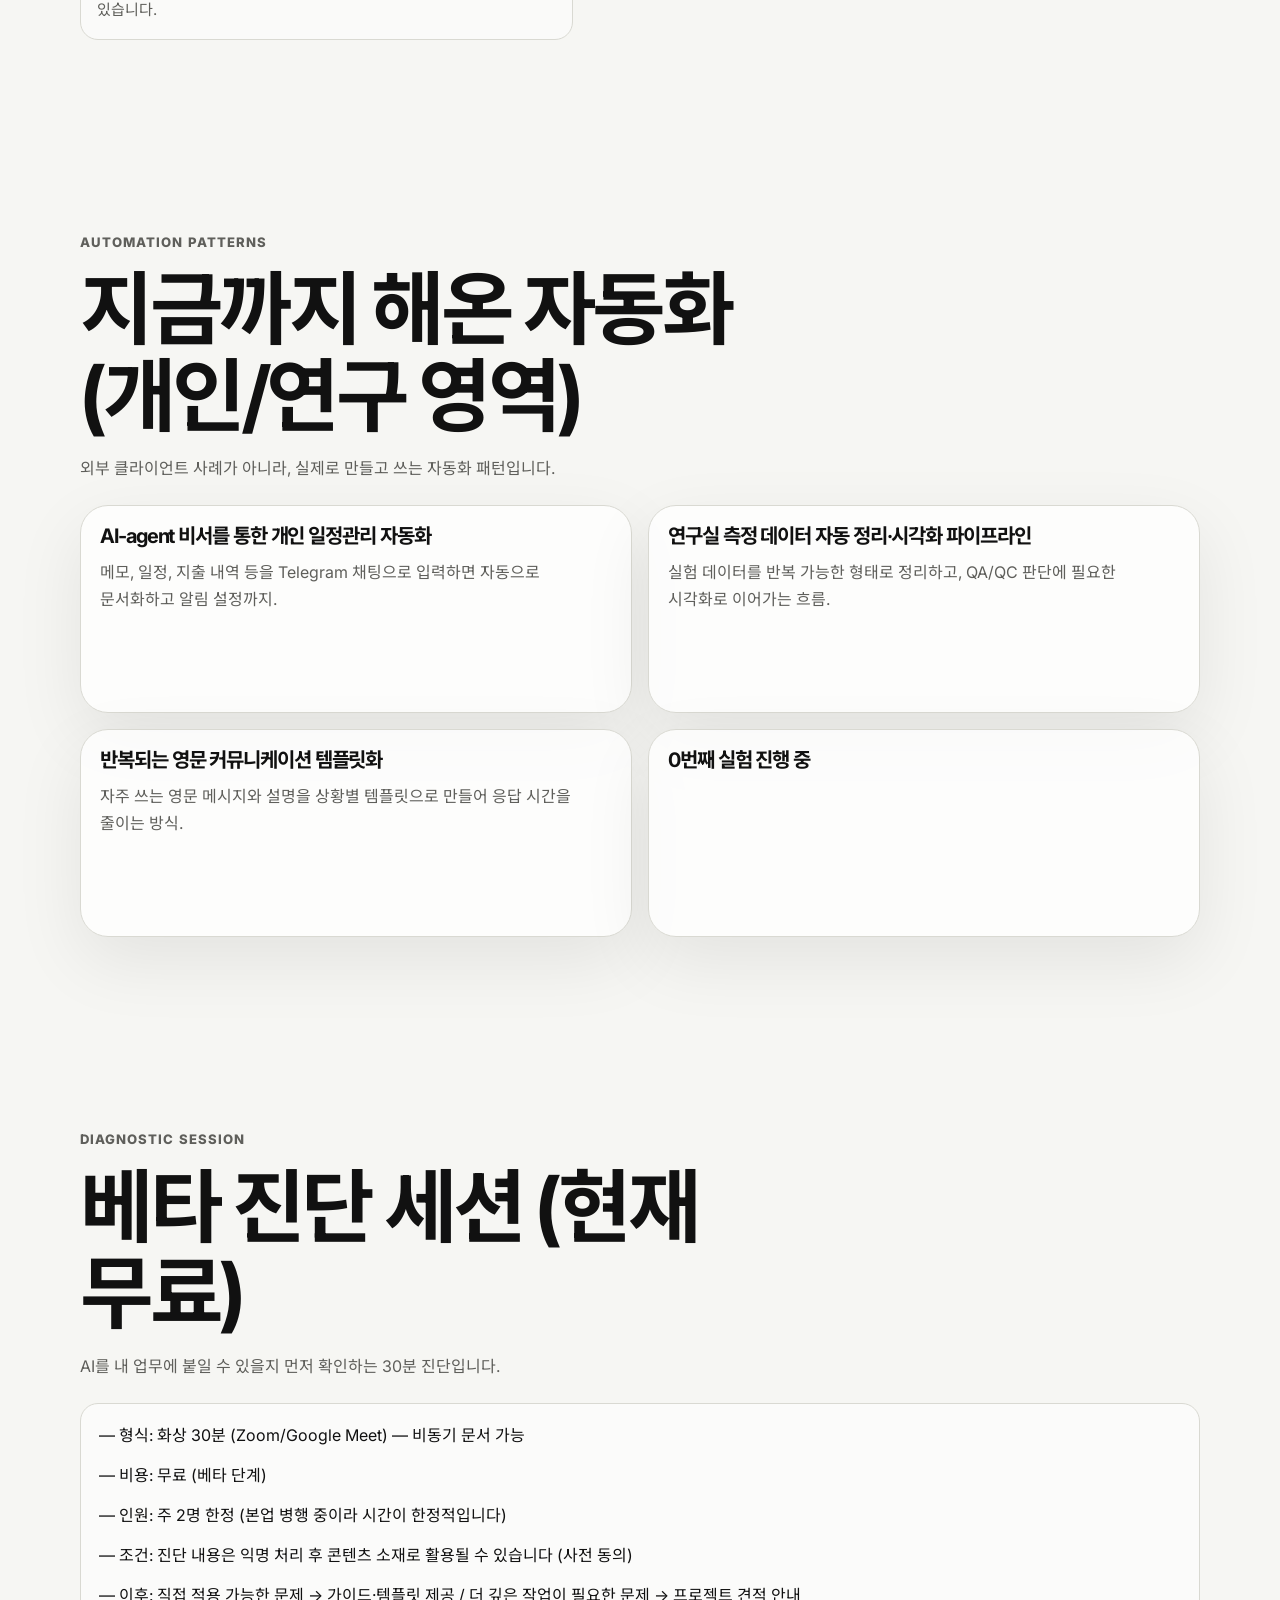
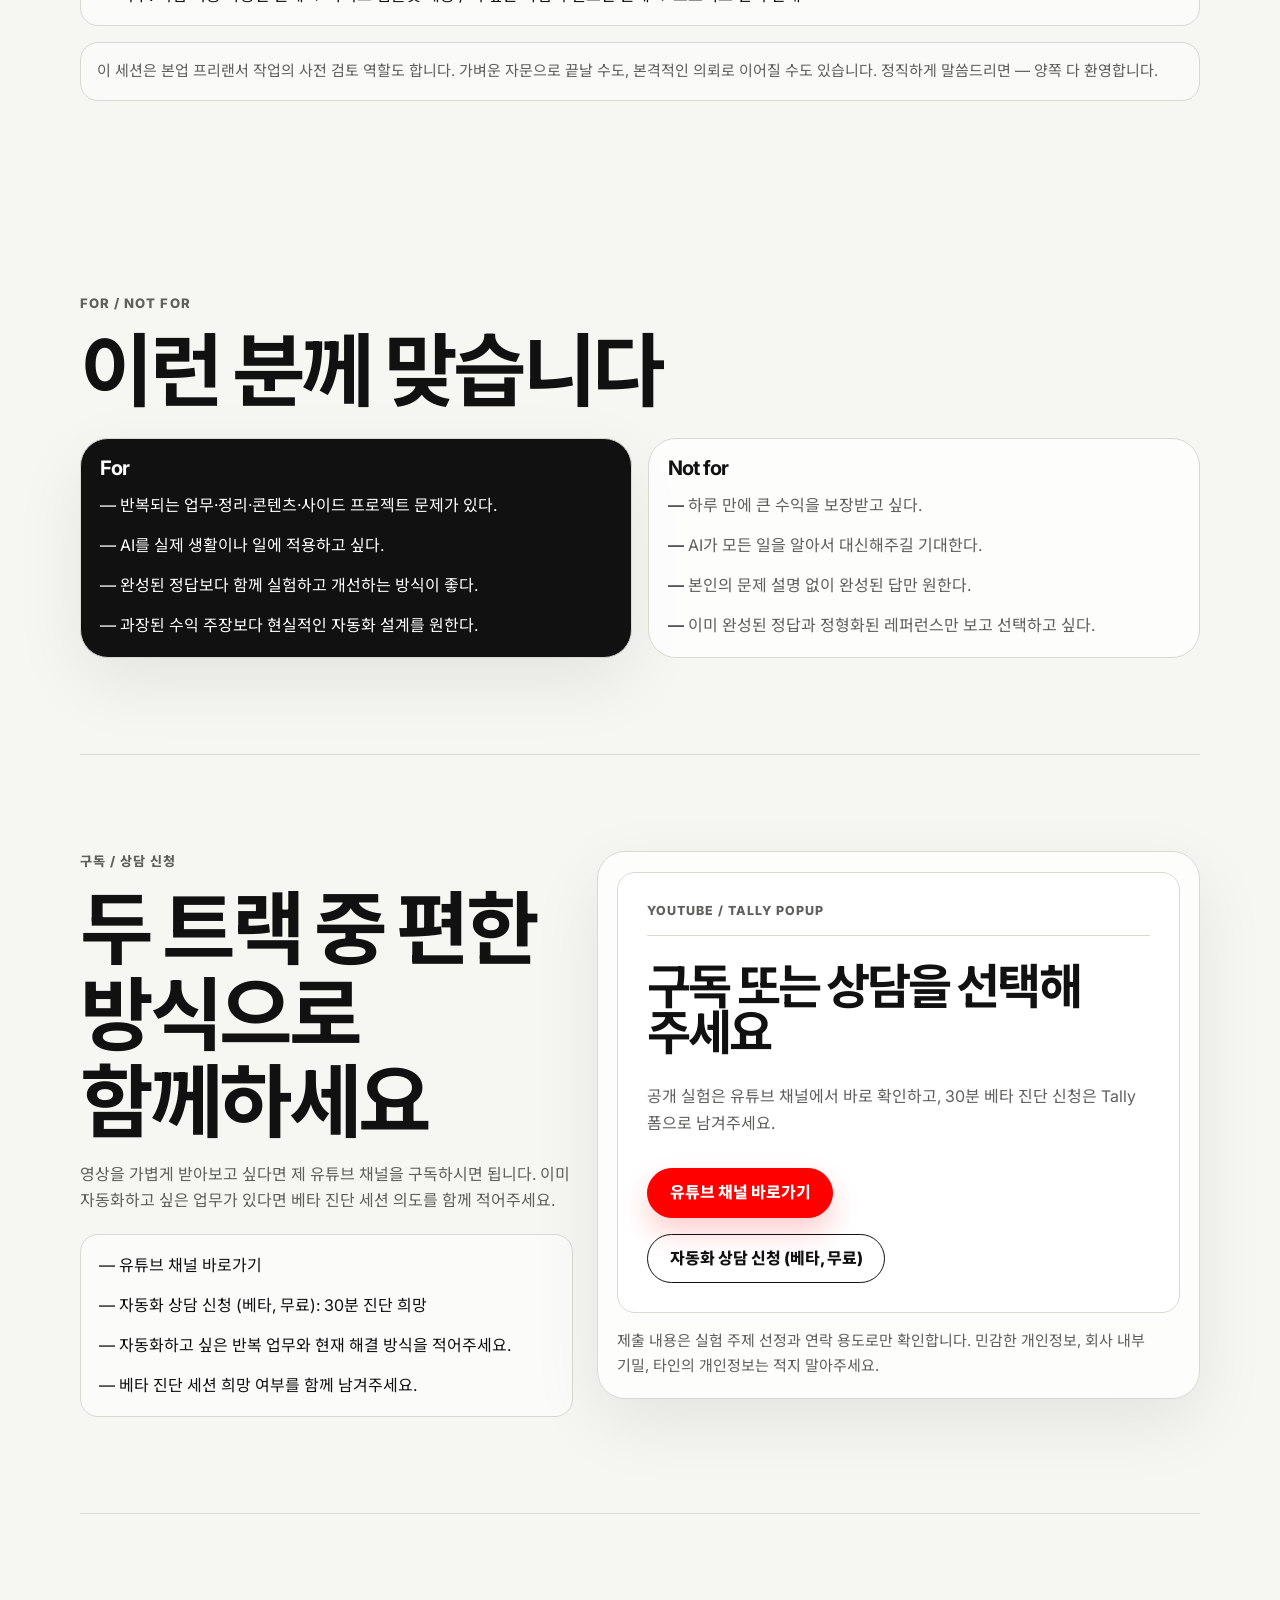
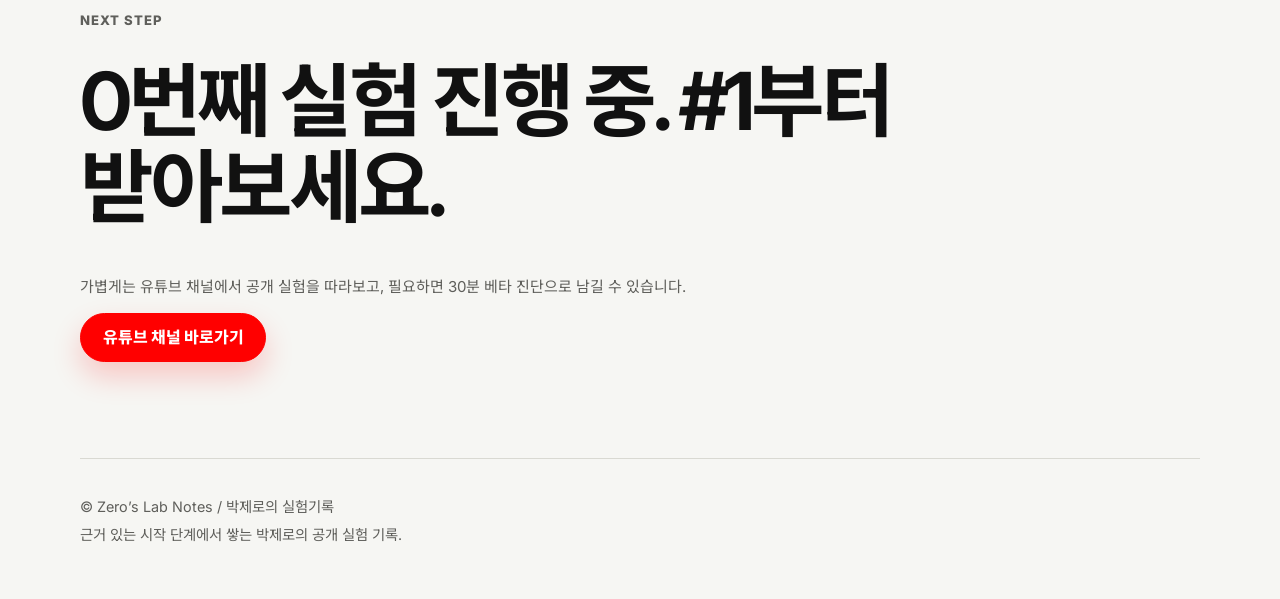
==== commit 0ec452eb: "Update navigation and text for subscription options" ====
--- a/site/index.html
+++ b/site/index.html
@@ -39,7 +39,7 @@
         <a href="#experiment">실험</a>
         <a href="#credibility">근거</a>
         <a href="#offer">진단</a>
-        <a href="#signal-form">알림/상담</a>
+        <a href="#signal-form">구독/상담</a>
       </nav>
     </header>
 
@@ -50,7 +50,7 @@
             <p class="kicker">박제로의 실험기록 / Zero’s Lab Notes</p>
             <h1 id="hero-title">AI는 써봤는데, 내 일에 어떻게 붙여야 할지 모르시나요?</h1>
             <p class="hero-lead">
-              박제로 / Young Park. Canada College AI 학위 + CERN 협업 입자물리학 연구실에서 측정 자동화 실무. 지금부터 클라이언트 자동화 프리랜싱을 시작합니다. 그 과정을 공개 실험 로그로 함께 쌓아갑니다. 0번째 실험 진행 중. 첫 영상이 공개되면 알림으로 보내드려요.
+              박제로 / Young Park. Canada College AI 학위 + CERN 협업 입자물리학 연구실에서 측정 자동화 실무. 지금부터 클라이언트 자동화 프리랜싱을 시작합니다. 그 과정을 공개 실험 로그로 함께 쌓아갑니다. 0번째 실험 진행 중. 지금 바로 구독하세요.
             </p>
             <div class="hero-actions" aria-label="주요 행동">
               <a
@@ -113,7 +113,7 @@
             완벽한 솔루션을 먼저 약속하기보다, 구체적인 반복 문제를 찾고 작은 자동화 실험으로 검증하는 방식을 선호합니다.
           </p>
           <p>
-            흐름은 단순합니다. 본업 자동화와 진단 세션에서 나온 실제 문제 → 일반화 가능한 패턴을 공개 실험으로 정리 → 유튜브·알림으로 공유 → 비슷한 문제를 가진 분들의 진단 의뢰로 다시 순환.
+            흐름은 단순합니다. 본업 자동화와 진단 세션에서 나온 실제 문제 → 일반화 가능한 패턴을 공개 실험으로 정리 → 유튜브로 공유 → 비슷한 문제를 가진 분들의 진단 의뢰로 다시 순환.
           </p>
         </div>
       </section>
@@ -167,7 +167,6 @@
           </article>
           <article class="soft-card">
             <h3>0번째 실험 진행 중</h3>
-            <p>아직 결과를 과장하지 않습니다. #1부터 받아보고 싶은 분께 첫 공개 실험 알림을 보냅니다.</p>
           </article>
         </div>
       </section>
@@ -233,7 +232,7 @@
         <div class="form-card tally-card" data-analytics-form="tally-popup">
           <div class="tally-invite">
             <p class="card-topline">YouTube / Tally Popup</p>
-            <h3>알림 또는 상담 의도를 선택해 주세요</h3>
+            <h3>구독 또는 상담을 선택해 주세요</h3>
             <p>
               공개 실험은 유튜브 채널에서 바로 확인하고, 30분 베타 진단 신청은 Tally 폼으로 남겨주세요.
             </p>
